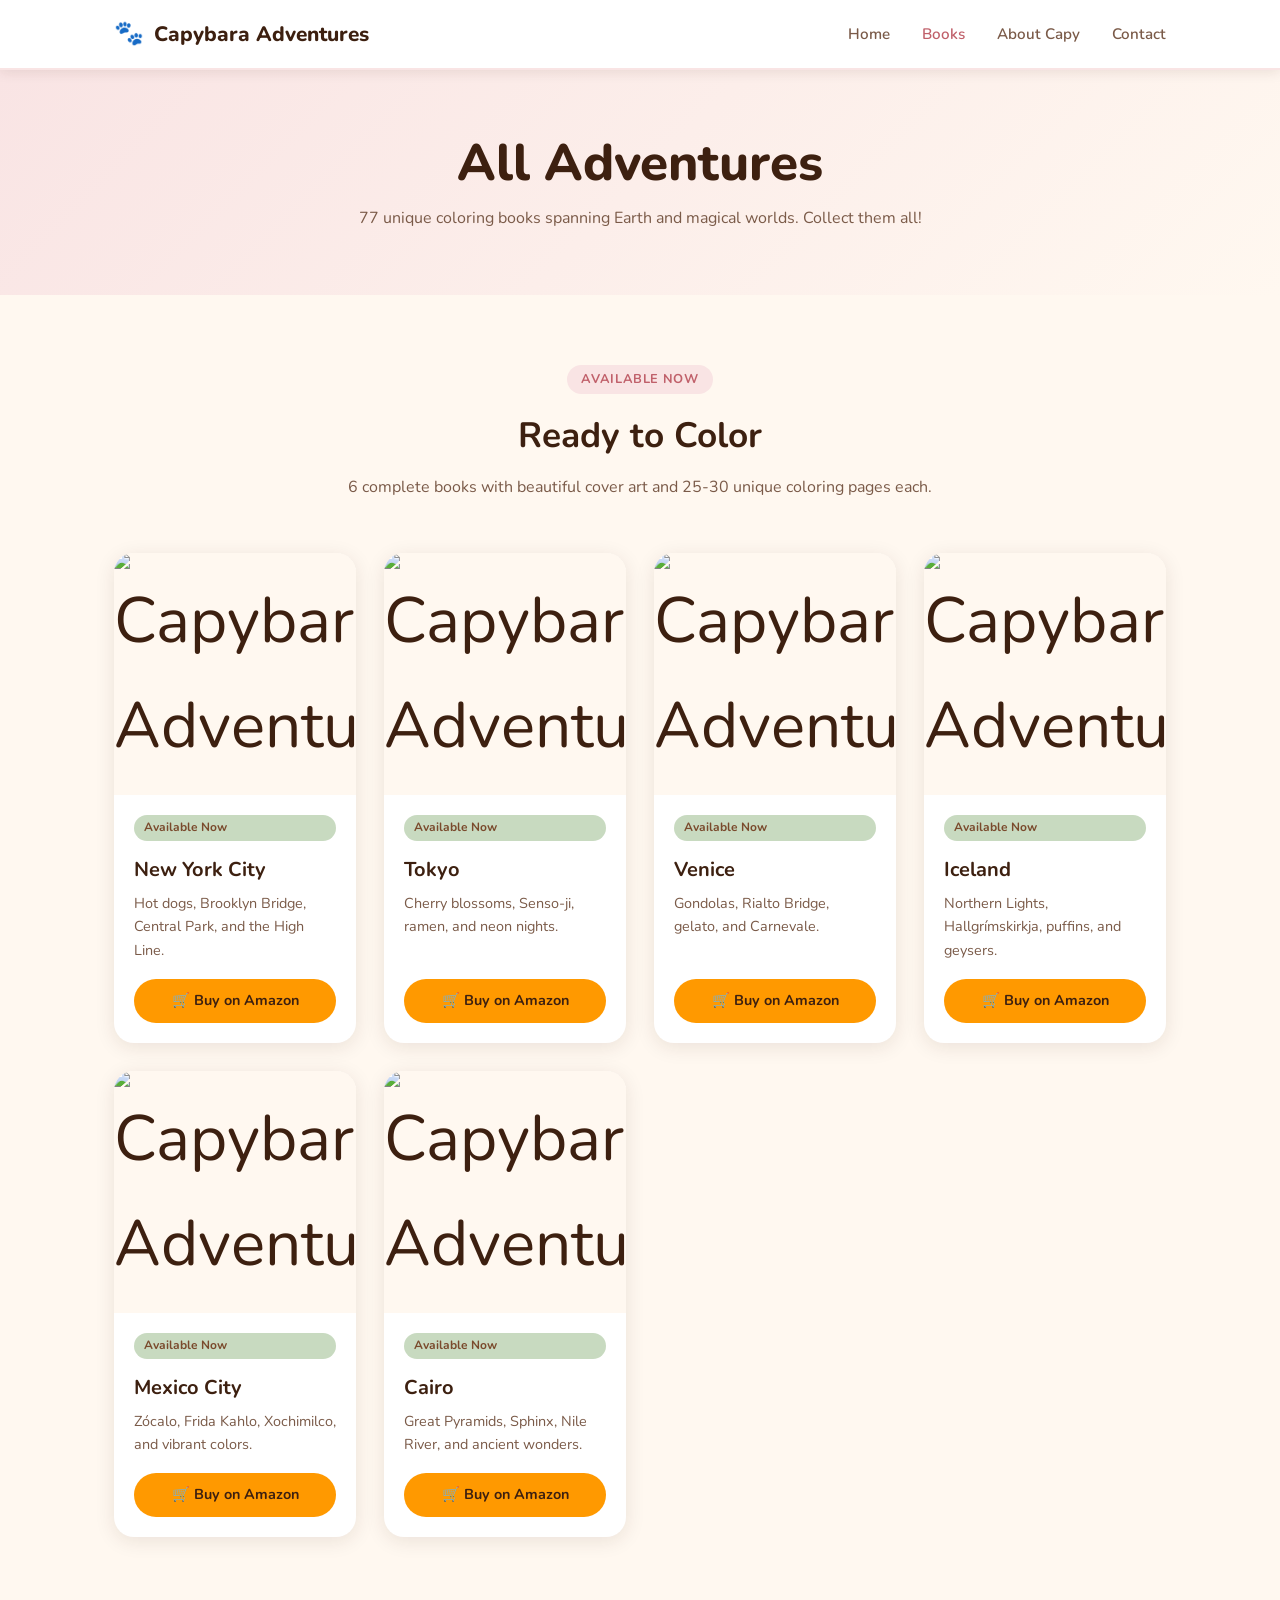
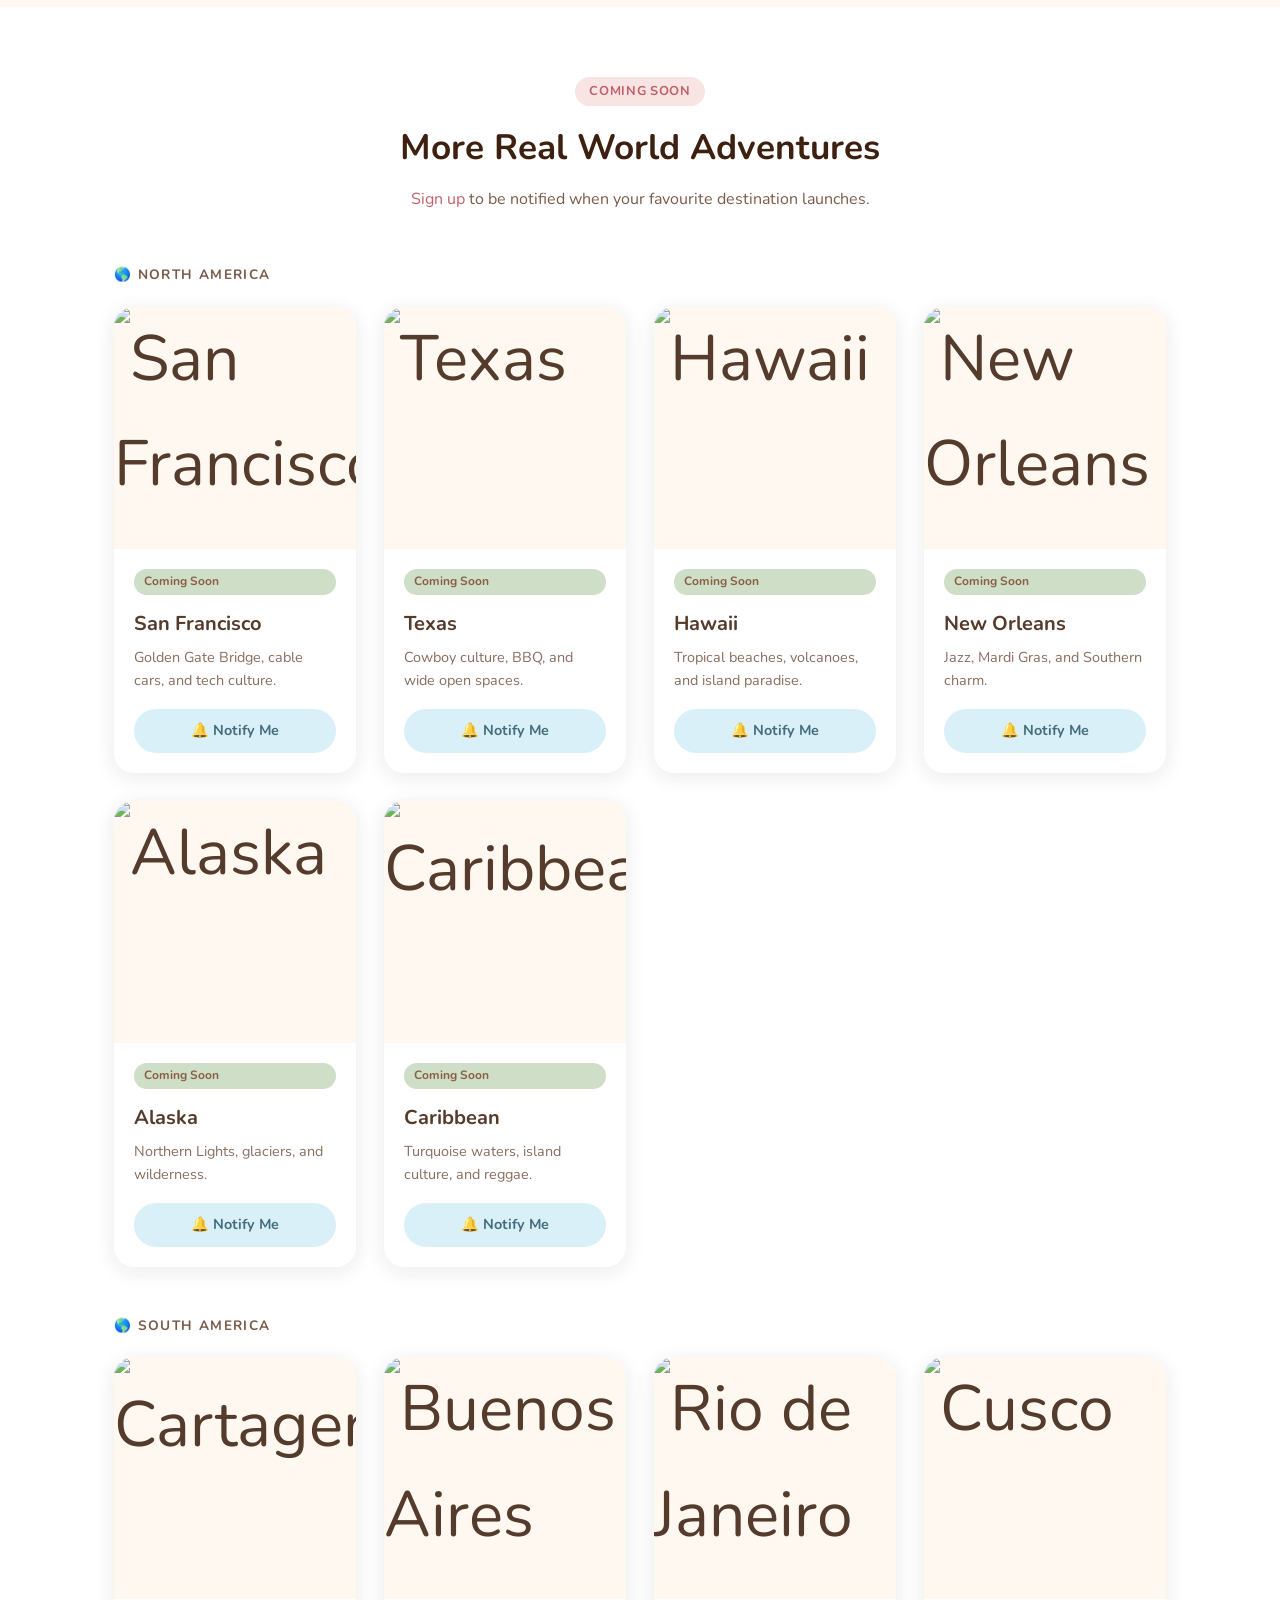
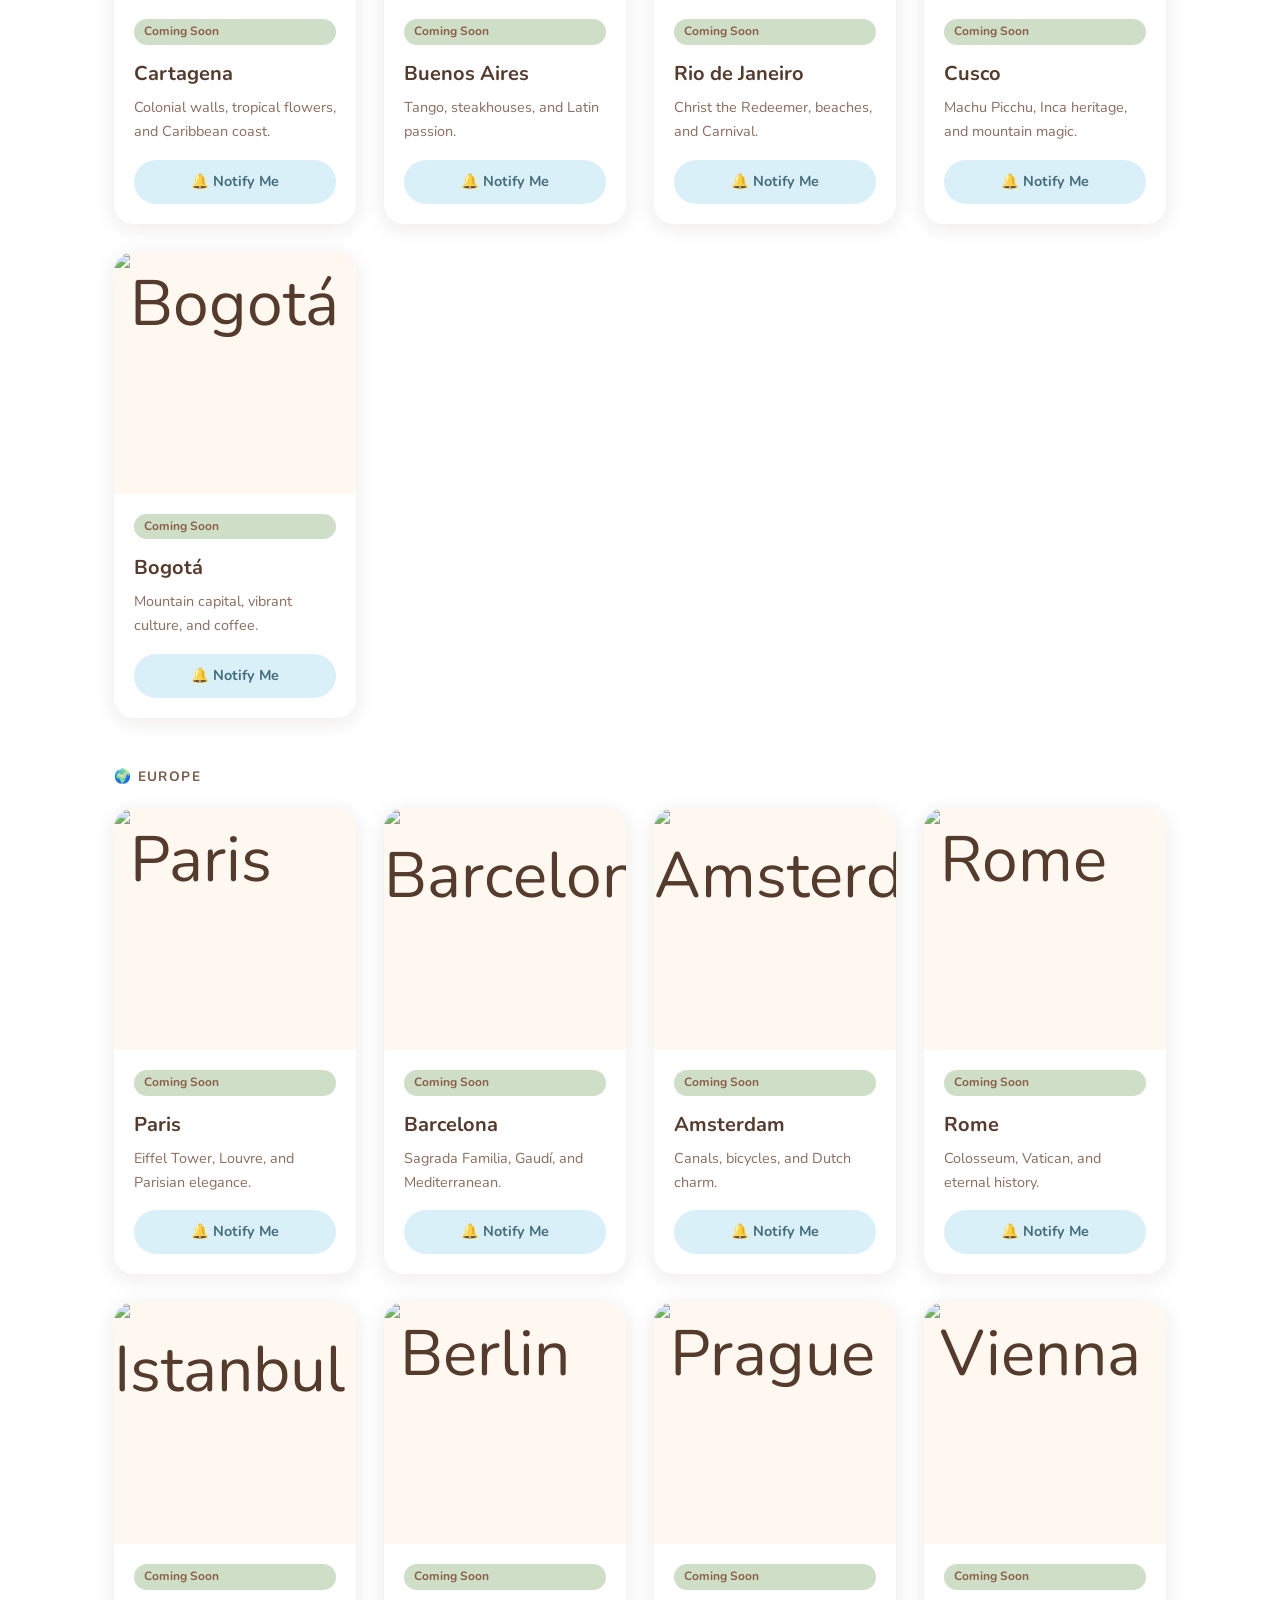
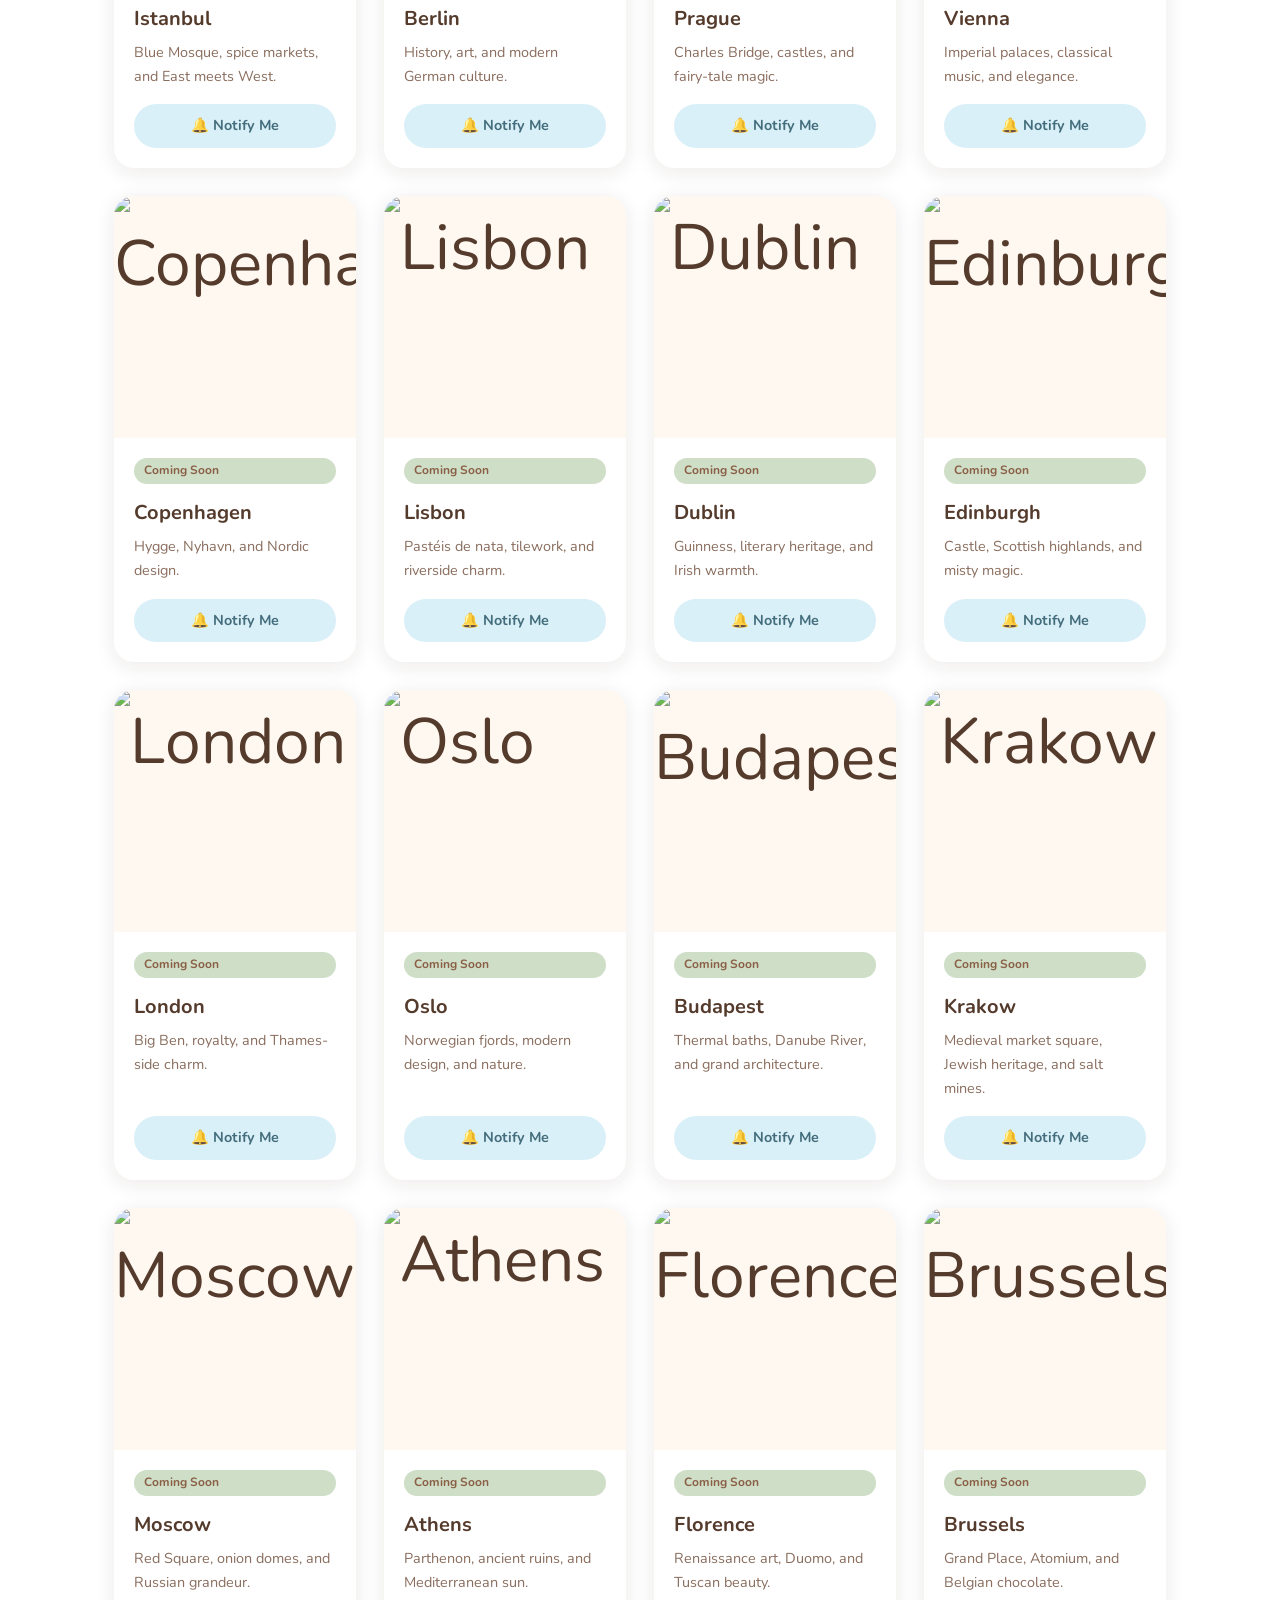
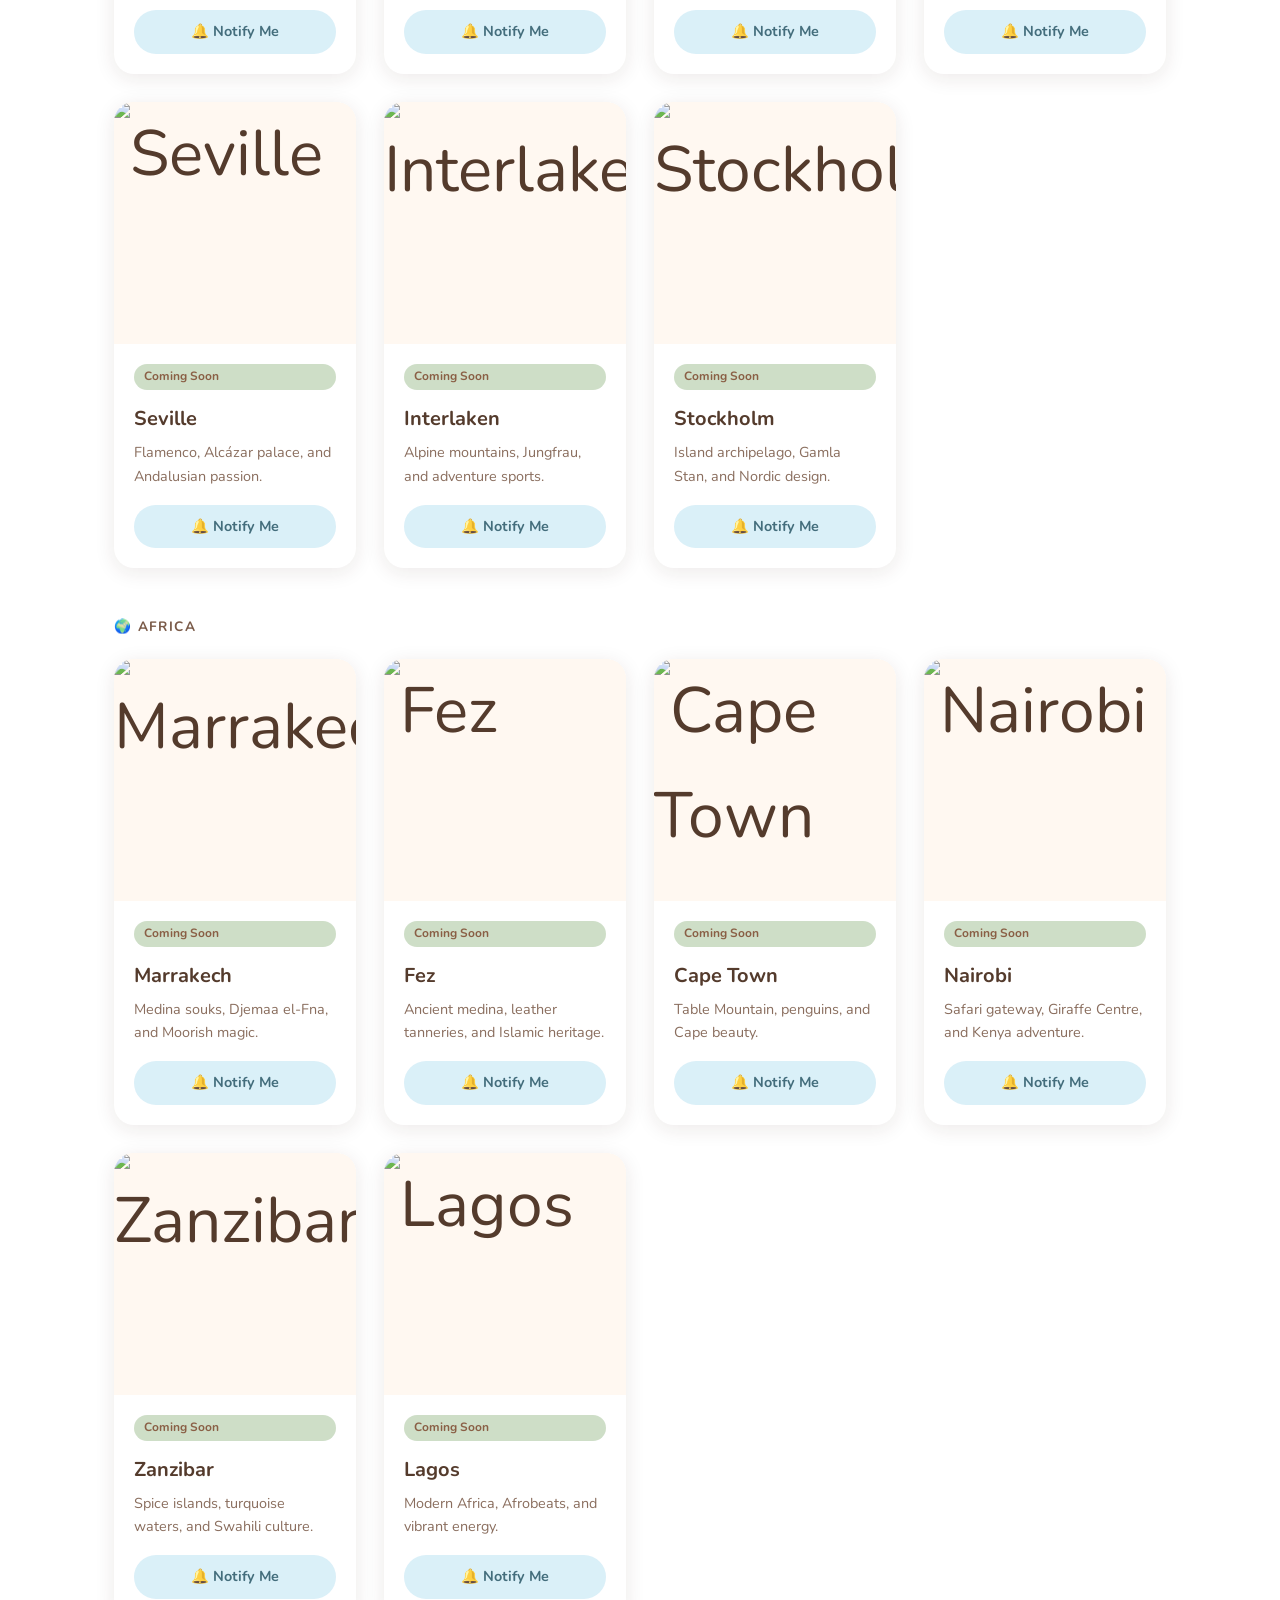
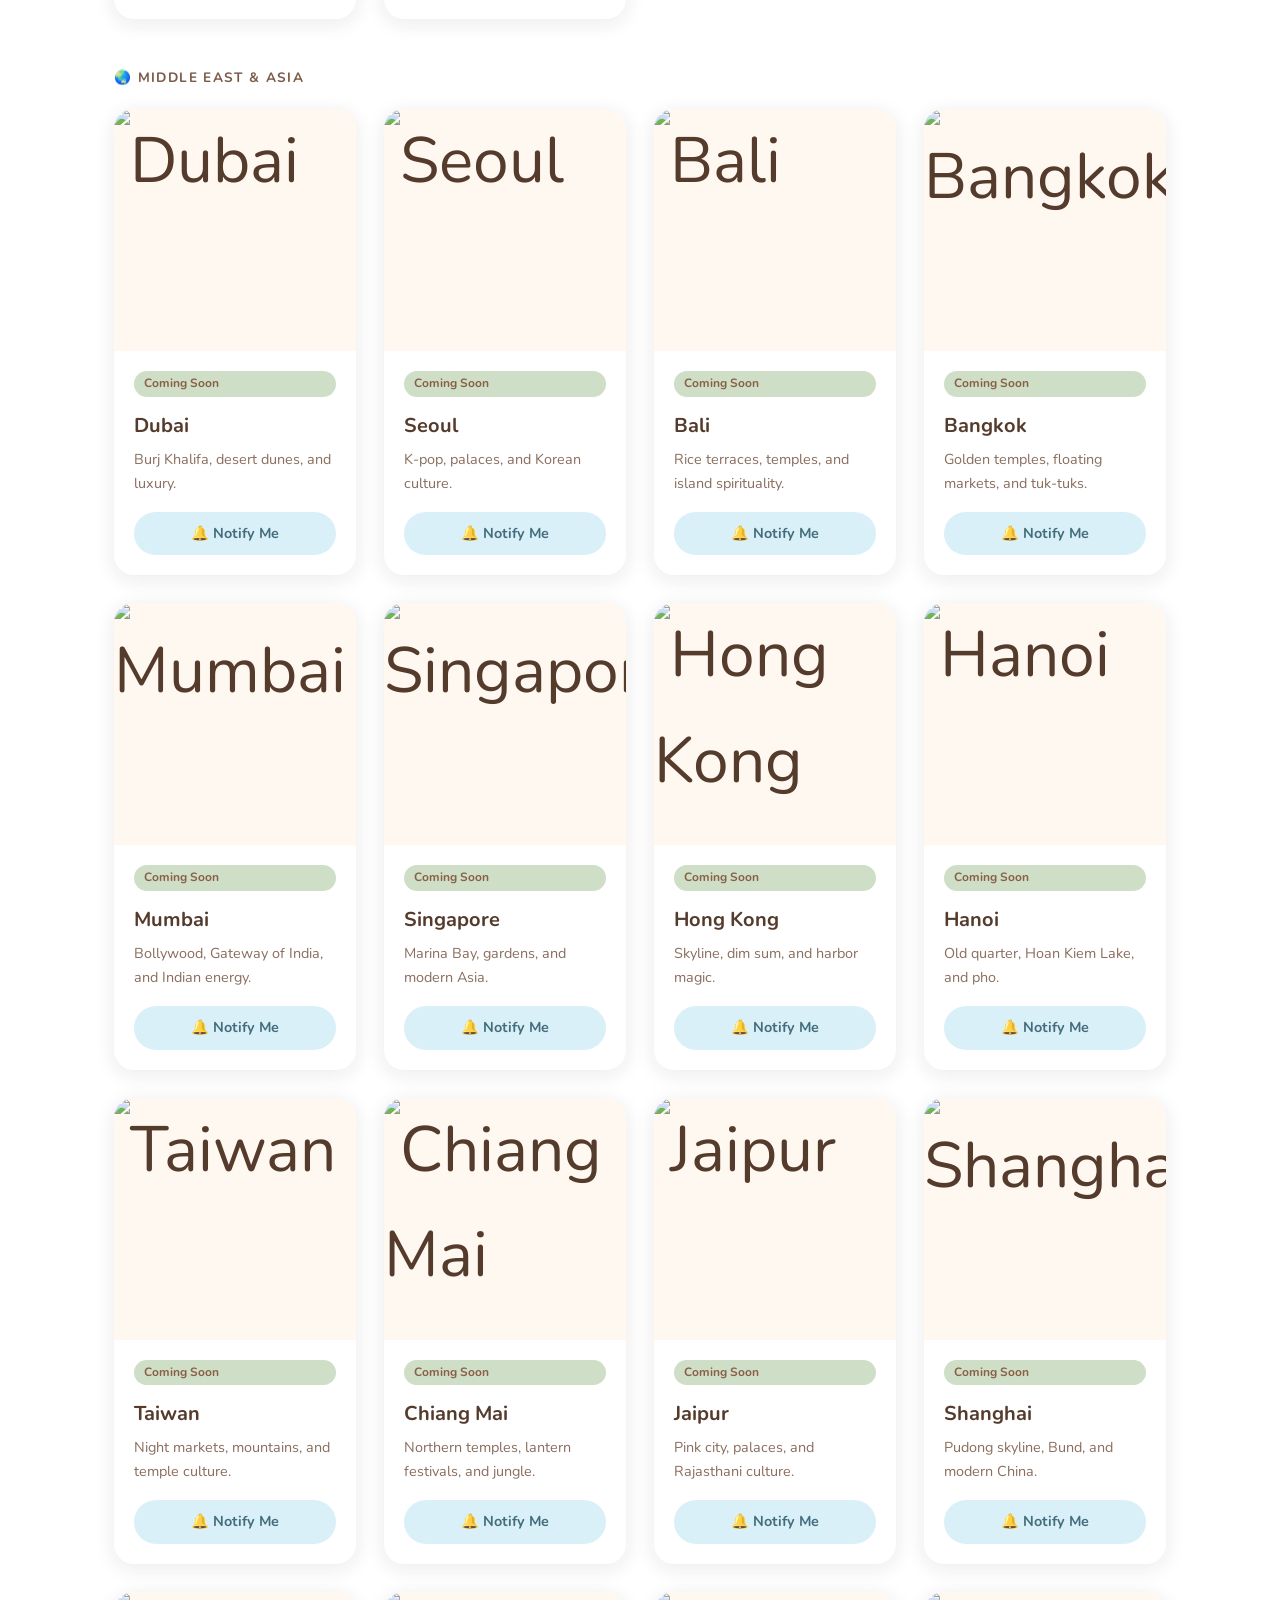
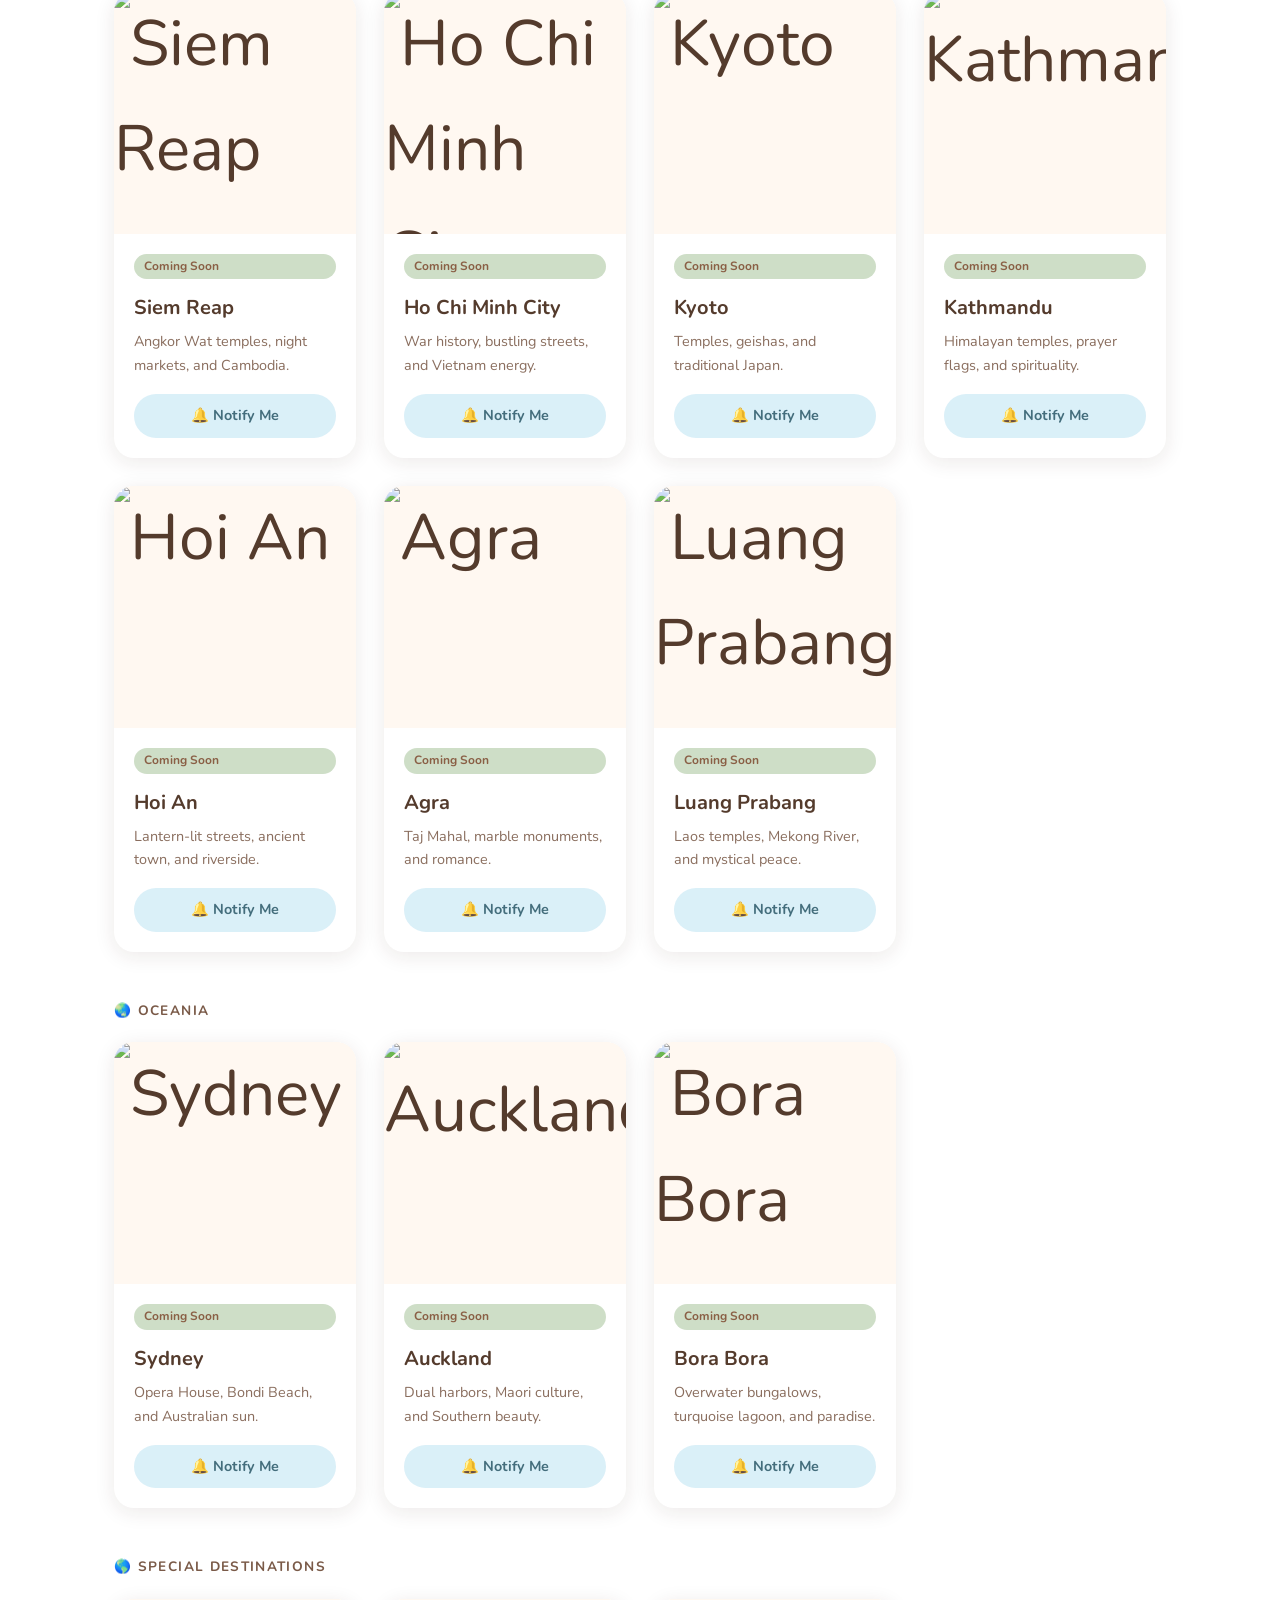
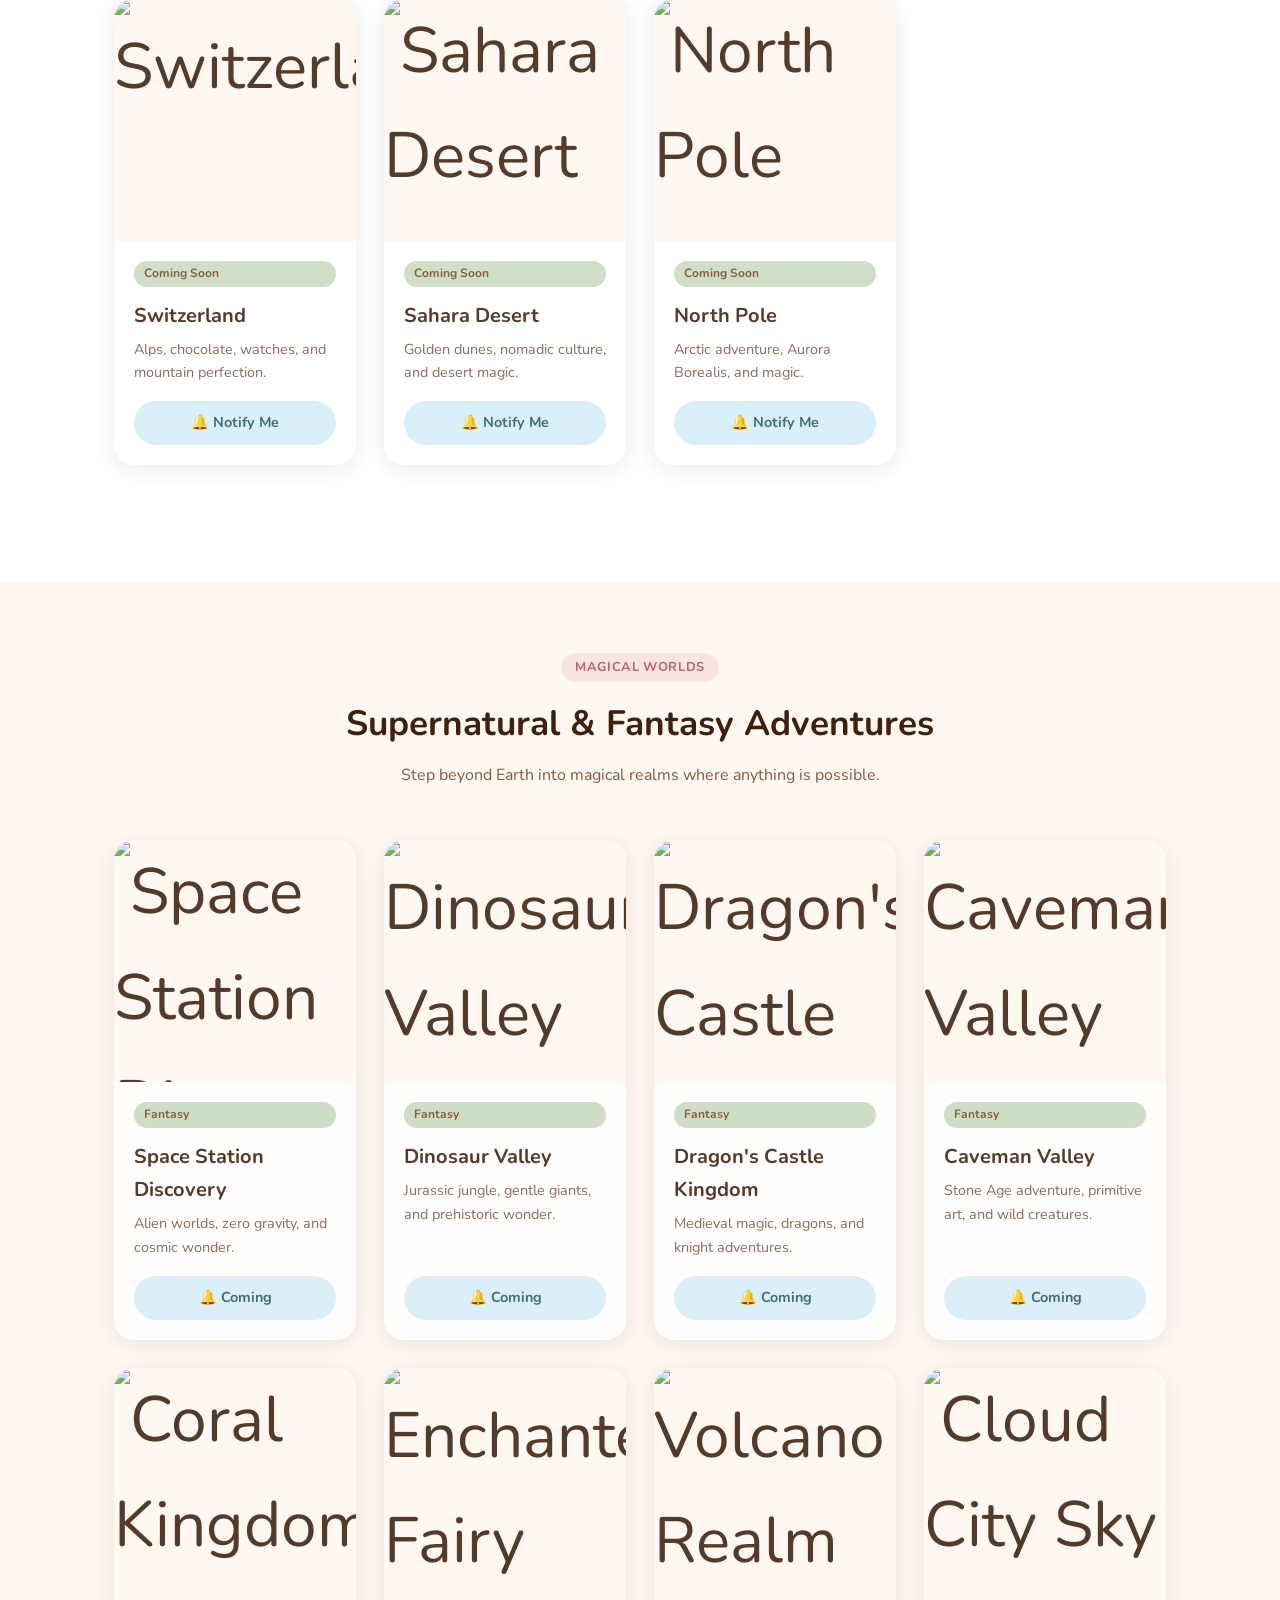
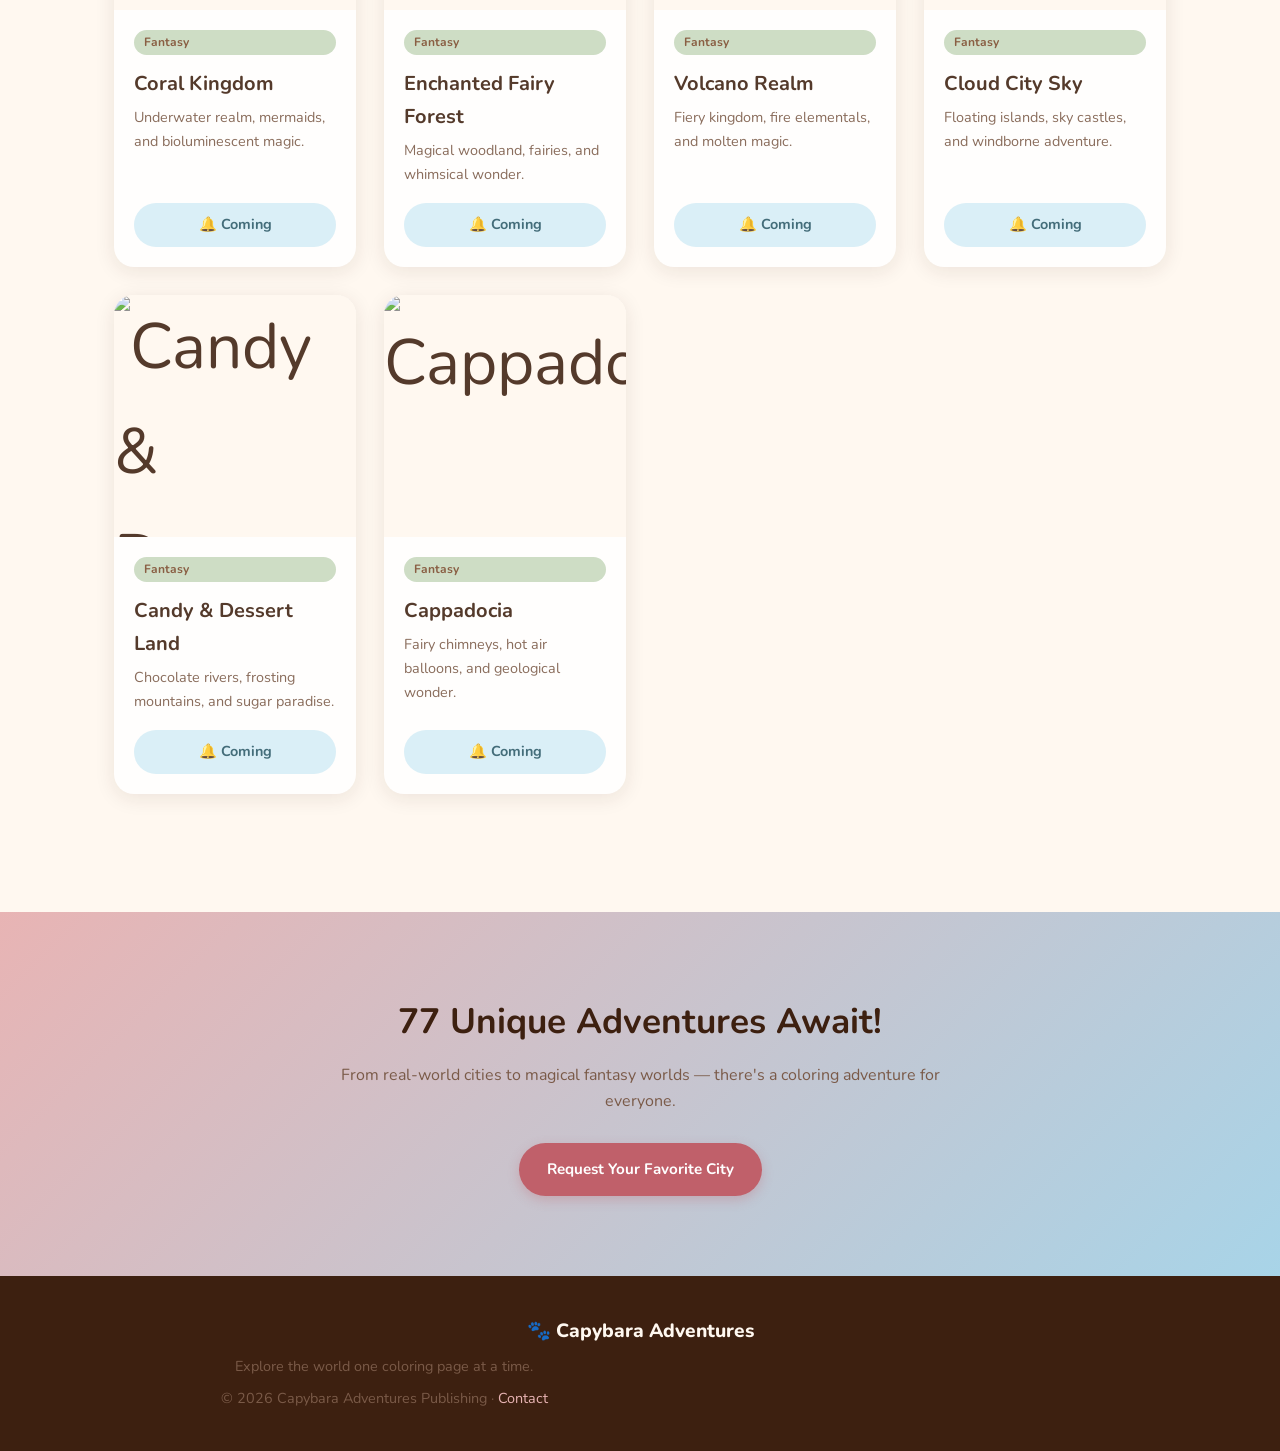
==== books.html @ a0d6f0d2 "Update website with 77 books and all cover images" ====
<!DOCTYPE html>
<html lang="en">
<head>
  <meta charset="UTF-8" />
  <meta name="viewport" content="width=device-width, initial-scale=1.0" />
  <title>All Books — Capybara Adventures Coloring Books</title>
  <meta name="description" content="Browse the full Capybara Adventures coloring book series. Real world destinations and magical fantasy worlds." />
  <link rel="preconnect" href="https://fonts.googleapis.com" />
  <link href="https://fonts.googleapis.com/css2?family=Nunito:wght@400;600;700;800&display=swap" rel="stylesheet" />
  <link rel="stylesheet" href="style.css" />
</head>
<body>

<nav>
  <div class="nav-inner">
    <div class="nav-logo"><span class="paw">🐾</span> Capybara Adventures</div>
    <button class="nav-toggle" onclick="document.querySelector('.nav-links').classList.toggle('open')">☰</button>
    <ul class="nav-links">
      <li><a href="index.html">Home</a></li>
      <li><a href="books.html" class="active">Books</a></li>
      <li><a href="about.html">About Capy</a></li>
      <li><a href="contact.html">Contact</a></li>
    </ul>
  </div>
</nav>

<section class="page-hero">
  <div class="container">
    <h1>All Adventures</h1>
    <p>77 unique coloring books spanning Earth and magical worlds. Collect them all!</p>
  </div>
</section>

<!-- ── AVAILABLE NOW ── -->
<section style="padding:70px 0; background:var(--cream);">
  <div class="container">
    <div class="section-header">
      <span class="pill">Available Now</span>
      <h2>Ready to Color</h2>
      <p>6 complete books with beautiful cover art and 25-30 unique coloring pages each.</p>
    </div>
    <div class="books-grid">
      <div class="book-card">
        <div class="book-cover"><img src="assets/images/nyc-cover.png" alt="Capybara Adventures: New York City" /></div>
        <div class="book-info">
          <span class="book-badge">Available Now</span>
          <h3>New York City</h3>
          <p>Hot dogs, Brooklyn Bridge, Central Park, and the High Line.</p>
          <a href="https://amazon.com" target="_blank" rel="noopener" class="amazon-btn">🛒 Buy on Amazon</a>
        </div>
      </div>
      <div class="book-card">
        <div class="book-cover"><img src="assets/images/tokyo-cover.png" alt="Capybara Adventures: Tokyo" /></div>
        <div class="book-info">
          <span class="book-badge">Available Now</span>
          <h3>Tokyo</h3>
          <p>Cherry blossoms, Senso-ji, ramen, and neon nights.</p>
          <a href="https://amazon.com" target="_blank" rel="noopener" class="amazon-btn">🛒 Buy on Amazon</a>
        </div>
      </div>
      <div class="book-card">
        <div class="book-cover"><img src="assets/images/venice-cover.png" alt="Capybara Adventures: Venice" /></div>
        <div class="book-info">
          <span class="book-badge">Available Now</span>
          <h3>Venice</h3>
          <p>Gondolas, Rialto Bridge, gelato, and Carnevale.</p>
          <a href="https://amazon.com" target="_blank" rel="noopener" class="amazon-btn">🛒 Buy on Amazon</a>
        </div>
      </div>
      <div class="book-card">
        <div class="book-cover"><img src="assets/images/iceland-cover.png" alt="Capybara Adventures: Iceland" /></div>
        <div class="book-info">
          <span class="book-badge">Available Now</span>
          <h3>Iceland</h3>
          <p>Northern Lights, Hallgrímskirkja, puffins, and geysers.</p>
          <a href="https://amazon.com" target="_blank" rel="noopener" class="amazon-btn">🛒 Buy on Amazon</a>
        </div>
      </div>
      <div class="book-card">
        <div class="book-cover"><img src="assets/images/mexico_city_cover.png" alt="Capybara Adventures: Mexico City" /></div>
        <div class="book-info">
          <span class="book-badge">Available Now</span>
          <h3>Mexico City</h3>
          <p>Zócalo, Frida Kahlo, Xochimilco, and vibrant colors.</p>
          <a href="https://amazon.com" target="_blank" rel="noopener" class="amazon-btn">🛒 Buy on Amazon</a>
        </div>
      </div>
      <div class="book-card">
        <div class="book-cover"><img src="assets/images/egypt_cover.png" alt="Capybara Adventures: Cairo" /></div>
        <div class="book-info">
          <span class="book-badge">Available Now</span>
          <h3>Cairo</h3>
          <p>Great Pyramids, Sphinx, Nile River, and ancient wonders.</p>
          <a href="https://amazon.com" target="_blank" rel="noopener" class="amazon-btn">🛒 Buy on Amazon</a>
        </div>
      </div>
    </div>
  </div>
</section>

<!-- ── COMING SOON: REAL WORLD ── -->
<section style="padding:70px 0; background:var(--white);">
  <div class="container">
    <div class="section-header">
      <span class="pill">Coming Soon</span>
      <h2>More Real World Adventures</h2>
      <p><a href="contact.html">Sign up</a> to be notified when your favourite destination launches.</p>
    </div>

    <!-- North America -->
    <h3 style="color:var(--text-mid); font-size:0.85rem; letter-spacing:.1em; text-transform:uppercase; margin-bottom:20px;">🌎 North America</h3>
    <div class="books-grid" style="margin-bottom:48px;">
      <div class="book-card" style="opacity:.88;"><div class="book-cover"><img src="assets/images/SanFrancisco-cover.png" alt="San Francisco" /></div><div class="book-info"><span class="book-badge">Coming Soon</span><h3>San Francisco</h3><p>Golden Gate Bridge, cable cars, and tech culture.</p><a href="contact.html" class="amazon-btn" style="background:var(--sky); color:#2a5a6a;">🔔 Notify Me</a></div></div>
      <div class="book-card" style="opacity:.88;"><div class="book-cover"><img src="assets/images/Texas-cover.png" alt="Texas" /></div><div class="book-info"><span class="book-badge">Coming Soon</span><h3>Texas</h3><p>Cowboy culture, BBQ, and wide open spaces.</p><a href="contact.html" class="amazon-btn" style="background:var(--sky); color:#2a5a6a;">🔔 Notify Me</a></div></div>
      <div class="book-card" style="opacity:.88;"><div class="book-cover"><img src="assets/images/Hawaii-cover.png" alt="Hawaii" /></div><div class="book-info"><span class="book-badge">Coming Soon</span><h3>Hawaii</h3><p>Tropical beaches, volcanoes, and island paradise.</p><a href="contact.html" class="amazon-btn" style="background:var(--sky); color:#2a5a6a;">🔔 Notify Me</a></div></div>
      <div class="book-card" style="opacity:.88;"><div class="book-cover"><img src="assets/images/NewOrleans-cover.png" alt="New Orleans" /></div><div class="book-info"><span class="book-badge">Coming Soon</span><h3>New Orleans</h3><p>Jazz, Mardi Gras, and Southern charm.</p><a href="contact.html" class="amazon-btn" style="background:var(--sky); color:#2a5a6a;">🔔 Notify Me</a></div></div>
      <div class="book-card" style="opacity:.88;"><div class="book-cover"><img src="assets/images/Alaska-cover.png" alt="Alaska" /></div><div class="book-info"><span class="book-badge">Coming Soon</span><h3>Alaska</h3><p>Northern Lights, glaciers, and wilderness.</p><a href="contact.html" class="amazon-btn" style="background:var(--sky); color:#2a5a6a;">🔔 Notify Me</a></div></div>
      <div class="book-card" style="opacity:.88;"><div class="book-cover"><img src="assets/images/Caribbean-cover.png" alt="Caribbean" /></div><div class="book-info"><span class="book-badge">Coming Soon</span><h3>Caribbean</h3><p>Turquoise waters, island culture, and reggae.</p><a href="contact.html" class="amazon-btn" style="background:var(--sky); color:#2a5a6a;">🔔 Notify Me</a></div></div>
    </div>

    <!-- South America -->
    <h3 style="color:var(--text-mid); font-size:0.85rem; letter-spacing:.1em; text-transform:uppercase; margin-bottom:20px;">🌎 South America</h3>
    <div class="books-grid" style="margin-bottom:48px;">
      <div class="book-card" style="opacity:.88;"><div class="book-cover"><img src="assets/images/Cartagena-cover.png" alt="Cartagena" /></div><div class="book-info"><span class="book-badge">Coming Soon</span><h3>Cartagena</h3><p>Colonial walls, tropical flowers, and Caribbean coast.</p><a href="contact.html" class="amazon-btn" style="background:var(--sky); color:#2a5a6a;">🔔 Notify Me</a></div></div>
      <div class="book-card" style="opacity:.88;"><div class="book-cover"><img src="assets/images/BuenosAires-cover.png" alt="Buenos Aires" /></div><div class="book-info"><span class="book-badge">Coming Soon</span><h3>Buenos Aires</h3><p>Tango, steakhouses, and Latin passion.</p><a href="contact.html" class="amazon-btn" style="background:var(--sky); color:#2a5a6a;">🔔 Notify Me</a></div></div>
      <div class="book-card" style="opacity:.88;"><div class="book-cover"><img src="assets/images/RiodeJaneiro-cover.png" alt="Rio de Janeiro" /></div><div class="book-info"><span class="book-badge">Coming Soon</span><h3>Rio de Janeiro</h3><p>Christ the Redeemer, beaches, and Carnival.</p><a href="contact.html" class="amazon-btn" style="background:var(--sky); color:#2a5a6a;">🔔 Notify Me</a></div></div>
      <div class="book-card" style="opacity:.88;"><div class="book-cover"><img src="assets/images/Cusco-cover.png" alt="Cusco" /></div><div class="book-info"><span class="book-badge">Coming Soon</span><h3>Cusco</h3><p>Machu Picchu, Inca heritage, and mountain magic.</p><a href="contact.html" class="amazon-btn" style="background:var(--sky); color:#2a5a6a;">🔔 Notify Me</a></div></div>
      <div class="book-card" style="opacity:.88;"><div class="book-cover"><img src="assets/images/Bogota-cover.png" alt="Bogotá" /></div><div class="book-info"><span class="book-badge">Coming Soon</span><h3>Bogotá</h3><p>Mountain capital, vibrant culture, and coffee.</p><a href="contact.html" class="amazon-btn" style="background:var(--sky); color:#2a5a6a;">🔔 Notify Me</a></div></div>
    </div>

    <!-- Europe -->
    <h3 style="color:var(--text-mid); font-size:0.85rem; letter-spacing:.1em; text-transform:uppercase; margin-bottom:20px;">🌍 Europe</h3>
    <div class="books-grid" style="margin-bottom:48px;">
      <div class="book-card" style="opacity:.88;"><div class="book-cover"><img src="assets/images/Paris-cover.png" alt="Paris" /></div><div class="book-info"><span class="book-badge">Coming Soon</span><h3>Paris</h3><p>Eiffel Tower, Louvre, and Parisian elegance.</p><a href="contact.html" class="amazon-btn" style="background:var(--sky); color:#2a5a6a;">🔔 Notify Me</a></div></div>
      <div class="book-card" style="opacity:.88;"><div class="book-cover"><img src="assets/images/Barcelona-cover.png" alt="Barcelona" /></div><div class="book-info"><span class="book-badge">Coming Soon</span><h3>Barcelona</h3><p>Sagrada Familia, Gaudí, and Mediterranean.</p><a href="contact.html" class="amazon-btn" style="background:var(--sky); color:#2a5a6a;">🔔 Notify Me</a></div></div>
      <div class="book-card" style="opacity:.88;"><div class="book-cover"><img src="assets/images/Amsterdam-cover.png" alt="Amsterdam" /></div><div class="book-info"><span class="book-badge">Coming Soon</span><h3>Amsterdam</h3><p>Canals, bicycles, and Dutch charm.</p><a href="contact.html" class="amazon-btn" style="background:var(--sky); color:#2a5a6a;">🔔 Notify Me</a></div></div>
      <div class="book-card" style="opacity:.88;"><div class="book-cover"><img src="assets/images/Rome-cover.png" alt="Rome" /></div><div class="book-info"><span class="book-badge">Coming Soon</span><h3>Rome</h3><p>Colosseum, Vatican, and eternal history.</p><a href="contact.html" class="amazon-btn" style="background:var(--sky); color:#2a5a6a;">🔔 Notify Me</a></div></div>
      <div class="book-card" style="opacity:.88;"><div class="book-cover"><img src="assets/images/Instanbul-cover.png" alt="Istanbul" /></div><div class="book-info"><span class="book-badge">Coming Soon</span><h3>Istanbul</h3><p>Blue Mosque, spice markets, and East meets West.</p><a href="contact.html" class="amazon-btn" style="background:var(--sky); color:#2a5a6a;">🔔 Notify Me</a></div></div>
      <div class="book-card" style="opacity:.88;"><div class="book-cover"><img src="assets/images/Berlin-cover.png" alt="Berlin" /></div><div class="book-info"><span class="book-badge">Coming Soon</span><h3>Berlin</h3><p>History, art, and modern German culture.</p><a href="contact.html" class="amazon-btn" style="background:var(--sky); color:#2a5a6a;">🔔 Notify Me</a></div></div>
      <div class="book-card" style="opacity:.88;"><div class="book-cover"><img src="assets/images/Prague-cover.png" alt="Prague" /></div><div class="book-info"><span class="book-badge">Coming Soon</span><h3>Prague</h3><p>Charles Bridge, castles, and fairy-tale magic.</p><a href="contact.html" class="amazon-btn" style="background:var(--sky); color:#2a5a6a;">🔔 Notify Me</a></div></div>
      <div class="book-card" style="opacity:.88;"><div class="book-cover"><img src="assets/images/Vienna-cover.png" alt="Vienna" /></div><div class="book-info"><span class="book-badge">Coming Soon</span><h3>Vienna</h3><p>Imperial palaces, classical music, and elegance.</p><a href="contact.html" class="amazon-btn" style="background:var(--sky); color:#2a5a6a;">🔔 Notify Me</a></div></div>
      <div class="book-card" style="opacity:.88;"><div class="book-cover"><img src="assets/images/Copenhagen-cover.png" alt="Copenhagen" /></div><div class="book-info"><span class="book-badge">Coming Soon</span><h3>Copenhagen</h3><p>Hygge, Nyhavn, and Nordic design.</p><a href="contact.html" class="amazon-btn" style="background:var(--sky); color:#2a5a6a;">🔔 Notify Me</a></div></div>
      <div class="book-card" style="opacity:.88;"><div class="book-cover"><img src="assets/images/Lisbon-cover.png" alt="Lisbon" /></div><div class="book-info"><span class="book-badge">Coming Soon</span><h3>Lisbon</h3><p>Pastéis de nata, tilework, and riverside charm.</p><a href="contact.html" class="amazon-btn" style="background:var(--sky); color:#2a5a6a;">🔔 Notify Me</a></div></div>
      <div class="book-card" style="opacity:.88;"><div class="book-cover"><img src="assets/images/Dublin-cover.png" alt="Dublin" /></div><div class="book-info"><span class="book-badge">Coming Soon</span><h3>Dublin</h3><p>Guinness, literary heritage, and Irish warmth.</p><a href="contact.html" class="amazon-btn" style="background:var(--sky); color:#2a5a6a;">🔔 Notify Me</a></div></div>
      <div class="book-card" style="opacity:.88;"><div class="book-cover"><img src="assets/images/Edinburgh-cover.png" alt="Edinburgh" /></div><div class="book-info"><span class="book-badge">Coming Soon</span><h3>Edinburgh</h3><p>Castle, Scottish highlands, and misty magic.</p><a href="contact.html" class="amazon-btn" style="background:var(--sky); color:#2a5a6a;">🔔 Notify Me</a></div></div>
      <div class="book-card" style="opacity:.88;"><div class="book-cover"><img src="assets/images/London-cover.png" alt="London" /></div><div class="book-info"><span class="book-badge">Coming Soon</span><h3>London</h3><p>Big Ben, royalty, and Thames-side charm.</p><a href="contact.html" class="amazon-btn" style="background:var(--sky); color:#2a5a6a;">🔔 Notify Me</a></div></div>
      <div class="book-card" style="opacity:.88;"><div class="book-cover"><img src="assets/images/Oslo-cover.png" alt="Oslo" /></div><div class="book-info"><span class="book-badge">Coming Soon</span><h3>Oslo</h3><p>Norwegian fjords, modern design, and nature.</p><a href="contact.html" class="amazon-btn" style="background:var(--sky); color:#2a5a6a;">🔔 Notify Me</a></div></div>
      <div class="book-card" style="opacity:.88;"><div class="book-cover"><img src="assets/images/Budapest-cover.png" alt="Budapest" /></div><div class="book-info"><span class="book-badge">Coming Soon</span><h3>Budapest</h3><p>Thermal baths, Danube River, and grand architecture.</p><a href="contact.html" class="amazon-btn" style="background:var(--sky); color:#2a5a6a;">🔔 Notify Me</a></div></div>
      <div class="book-card" style="opacity:.88;"><div class="book-cover"><img src="assets/images/Krakow-cover.png" alt="Krakow" /></div><div class="book-info"><span class="book-badge">Coming Soon</span><h3>Krakow</h3><p>Medieval market square, Jewish heritage, and salt mines.</p><a href="contact.html" class="amazon-btn" style="background:var(--sky); color:#2a5a6a;">🔔 Notify Me</a></div></div>
      <div class="book-card" style="opacity:.88;"><div class="book-cover"><img src="assets/images/Moscow-cover.png" alt="Moscow" /></div><div class="book-info"><span class="book-badge">Coming Soon</span><h3>Moscow</h3><p>Red Square, onion domes, and Russian grandeur.</p><a href="contact.html" class="amazon-btn" style="background:var(--sky); color:#2a5a6a;">🔔 Notify Me</a></div></div>
      <div class="book-card" style="opacity:.88;"><div class="book-cover"><img src="assets/images/Athens-cover.png" alt="Athens" /></div><div class="book-info"><span class="book-badge">Coming Soon</span><h3>Athens</h3><p>Parthenon, ancient ruins, and Mediterranean sun.</p><a href="contact.html" class="amazon-btn" style="background:var(--sky); color:#2a5a6a;">🔔 Notify Me</a></div></div>
      <div class="book-card" style="opacity:.88;"><div class="book-cover"><img src="assets/images/Florence-cover.png" alt="Florence" /></div><div class="book-info"><span class="book-badge">Coming Soon</span><h3>Florence</h3><p>Renaissance art, Duomo, and Tuscan beauty.</p><a href="contact.html" class="amazon-btn" style="background:var(--sky); color:#2a5a6a;">🔔 Notify Me</a></div></div>
      <div class="book-card" style="opacity:.88;"><div class="book-cover"><img src="assets/images/Brussels-cover.png" alt="Brussels" /></div><div class="book-info"><span class="book-badge">Coming Soon</span><h3>Brussels</h3><p>Grand Place, Atomium, and Belgian chocolate.</p><a href="contact.html" class="amazon-btn" style="background:var(--sky); color:#2a5a6a;">🔔 Notify Me</a></div></div>
      <div class="book-card" style="opacity:.88;"><div class="book-cover"><img src="assets/images/Seville-cover.png" alt="Seville" /></div><div class="book-info"><span class="book-badge">Coming Soon</span><h3>Seville</h3><p>Flamenco, Alcázar palace, and Andalusian passion.</p><a href="contact.html" class="amazon-btn" style="background:var(--sky); color:#2a5a6a;">🔔 Notify Me</a></div></div>
      <div class="book-card" style="opacity:.88;"><div class="book-cover"><img src="assets/images/Interlaken-cover.png" alt="Interlaken" /></div><div class="book-info"><span class="book-badge">Coming Soon</span><h3>Interlaken</h3><p>Alpine mountains, Jungfrau, and adventure sports.</p><a href="contact.html" class="amazon-btn" style="background:var(--sky); color:#2a5a6a;">🔔 Notify Me</a></div></div>
      <div class="book-card" style="opacity:.88;"><div class="book-cover"><img src="assets/images/Stockholm-cover.png" alt="Stockholm" /></div><div class="book-info"><span class="book-badge">Coming Soon</span><h3>Stockholm</h3><p>Island archipelago, Gamla Stan, and Nordic design.</p><a href="contact.html" class="amazon-btn" style="background:var(--sky); color:#2a5a6a;">🔔 Notify Me</a></div></div>
    </div>

    <!-- Africa -->
    <h3 style="color:var(--text-mid); font-size:0.85rem; letter-spacing:.1em; text-transform:uppercase; margin-bottom:20px;">🌍 Africa</h3>
    <div class="books-grid" style="margin-bottom:48px;">
      <div class="book-card" style="opacity:.88;"><div class="book-cover"><img src="assets/images/Marrakech-cover.png" alt="Marrakech" /></div><div class="book-info"><span class="book-badge">Coming Soon</span><h3>Marrakech</h3><p>Medina souks, Djemaa el-Fna, and Moorish magic.</p><a href="contact.html" class="amazon-btn" style="background:var(--sky); color:#2a5a6a;">🔔 Notify Me</a></div></div>
      <div class="book-card" style="opacity:.88;"><div class="book-cover"><img src="assets/images/Fez-cover.png" alt="Fez" /></div><div class="book-info"><span class="book-badge">Coming Soon</span><h3>Fez</h3><p>Ancient medina, leather tanneries, and Islamic heritage.</p><a href="contact.html" class="amazon-btn" style="background:var(--sky); color:#2a5a6a;">🔔 Notify Me</a></div></div>
      <div class="book-card" style="opacity:.88;"><div class="book-cover"><img src="assets/images/Capetown-cover.png" alt="Cape Town" /></div><div class="book-info"><span class="book-badge">Coming Soon</span><h3>Cape Town</h3><p>Table Mountain, penguins, and Cape beauty.</p><a href="contact.html" class="amazon-btn" style="background:var(--sky); color:#2a5a6a;">🔔 Notify Me</a></div></div>
      <div class="book-card" style="opacity:.88;"><div class="book-cover"><img src="assets/images/Nairobi-cover.png" alt="Nairobi" /></div><div class="book-info"><span class="book-badge">Coming Soon</span><h3>Nairobi</h3><p>Safari gateway, Giraffe Centre, and Kenya adventure.</p><a href="contact.html" class="amazon-btn" style="background:var(--sky); color:#2a5a6a;">🔔 Notify Me</a></div></div>
      <div class="book-card" style="opacity:.88;"><div class="book-cover"><img src="assets/images/Zanzibar-cover.png" alt="Zanzibar" /></div><div class="book-info"><span class="book-badge">Coming Soon</span><h3>Zanzibar</h3><p>Spice islands, turquoise waters, and Swahili culture.</p><a href="contact.html" class="amazon-btn" style="background:var(--sky); color:#2a5a6a;">🔔 Notify Me</a></div></div>
      <div class="book-card" style="opacity:.88;"><div class="book-cover"><img src="assets/images/Lagos-cover.png" alt="Lagos" /></div><div class="book-info"><span class="book-badge">Coming Soon</span><h3>Lagos</h3><p>Modern Africa, Afrobeats, and vibrant energy.</p><a href="contact.html" class="amazon-btn" style="background:var(--sky); color:#2a5a6a;">🔔 Notify Me</a></div></div>
    </div>

    <!-- Middle East & Asia -->
    <h3 style="color:var(--text-mid); font-size:0.85rem; letter-spacing:.1em; text-transform:uppercase; margin-bottom:20px;">🌏 Middle East & Asia</h3>
    <div class="books-grid" style="margin-bottom:48px;">
      <div class="book-card" style="opacity:.88;"><div class="book-cover"><img src="assets/images/Dubai-cover.png" alt="Dubai" /></div><div class="book-info"><span class="book-badge">Coming Soon</span><h3>Dubai</h3><p>Burj Khalifa, desert dunes, and luxury.</p><a href="contact.html" class="amazon-btn" style="background:var(--sky); color:#2a5a6a;">🔔 Notify Me</a></div></div>
      <div class="book-card" style="opacity:.88;"><div class="book-cover"><img src="assets/images/Seoul-cover.png" alt="Seoul" /></div><div class="book-info"><span class="book-badge">Coming Soon</span><h3>Seoul</h3><p>K-pop, palaces, and Korean culture.</p><a href="contact.html" class="amazon-btn" style="background:var(--sky); color:#2a5a6a;">🔔 Notify Me</a></div></div>
      <div class="book-card" style="opacity:.88;"><div class="book-cover"><img src="assets/images/Bali-cover.png" alt="Bali" /></div><div class="book-info"><span class="book-badge">Coming Soon</span><h3>Bali</h3><p>Rice terraces, temples, and island spirituality.</p><a href="contact.html" class="amazon-btn" style="background:var(--sky); color:#2a5a6a;">🔔 Notify Me</a></div></div>
      <div class="book-card" style="opacity:.88;"><div class="book-cover"><img src="assets/images/Bangkok-cover.png" alt="Bangkok" /></div><div class="book-info"><span class="book-badge">Coming Soon</span><h3>Bangkok</h3><p>Golden temples, floating markets, and tuk-tuks.</p><a href="contact.html" class="amazon-btn" style="background:var(--sky); color:#2a5a6a;">🔔 Notify Me</a></div></div>
      <div class="book-card" style="opacity:.88;"><div class="book-cover"><img src="assets/images/Mumbai-cover.png" alt="Mumbai" /></div><div class="book-info"><span class="book-badge">Coming Soon</span><h3>Mumbai</h3><p>Bollywood, Gateway of India, and Indian energy.</p><a href="contact.html" class="amazon-btn" style="background:var(--sky); color:#2a5a6a;">🔔 Notify Me</a></div></div>
      <div class="book-card" style="opacity:.88;"><div class="book-cover"><img src="assets/images/Singapore-cover.png" alt="Singapore" /></div><div class="book-info"><span class="book-badge">Coming Soon</span><h3>Singapore</h3><p>Marina Bay, gardens, and modern Asia.</p><a href="contact.html" class="amazon-btn" style="background:var(--sky); color:#2a5a6a;">🔔 Notify Me</a></div></div>
      <div class="book-card" style="opacity:.88;"><div class="book-cover"><img src="assets/images/HongKong-cover.png" alt="Hong Kong" /></div><div class="book-info"><span class="book-badge">Coming Soon</span><h3>Hong Kong</h3><p>Skyline, dim sum, and harbor magic.</p><a href="contact.html" class="amazon-btn" style="background:var(--sky); color:#2a5a6a;">🔔 Notify Me</a></div></div>
      <div class="book-card" style="opacity:.88;"><div class="book-cover"><img src="assets/images/Hanoi-cover.png" alt="Hanoi" /></div><div class="book-info"><span class="book-badge">Coming Soon</span><h3>Hanoi</h3><p>Old quarter, Hoan Kiem Lake, and pho.</p><a href="contact.html" class="amazon-btn" style="background:var(--sky); color:#2a5a6a;">🔔 Notify Me</a></div></div>
      <div class="book-card" style="opacity:.88;"><div class="book-cover"><img src="assets/images/Taiwan-cover.png" alt="Taiwan" /></div><div class="book-info"><span class="book-badge">Coming Soon</span><h3>Taiwan</h3><p>Night markets, mountains, and temple culture.</p><a href="contact.html" class="amazon-btn" style="background:var(--sky); color:#2a5a6a;">🔔 Notify Me</a></div></div>
      <div class="book-card" style="opacity:.88;"><div class="book-cover"><img src="assets/images/ChiangMai-cover.png" alt="Chiang Mai" /></div><div class="book-info"><span class="book-badge">Coming Soon</span><h3>Chiang Mai</h3><p>Northern temples, lantern festivals, and jungle.</p><a href="contact.html" class="amazon-btn" style="background:var(--sky); color:#2a5a6a;">🔔 Notify Me</a></div></div>
      <div class="book-card" style="opacity:.88;"><div class="book-cover"><img src="assets/images/Jaipur-cover.png" alt="Jaipur" /></div><div class="book-info"><span class="book-badge">Coming Soon</span><h3>Jaipur</h3><p>Pink city, palaces, and Rajasthani culture.</p><a href="contact.html" class="amazon-btn" style="background:var(--sky); color:#2a5a6a;">🔔 Notify Me</a></div></div>
      <div class="book-card" style="opacity:.88;"><div class="book-cover"><img src="assets/images/Shanghai-cover.png" alt="Shanghai" /></div><div class="book-info"><span class="book-badge">Coming Soon</span><h3>Shanghai</h3><p>Pudong skyline, Bund, and modern China.</p><a href="contact.html" class="amazon-btn" style="background:var(--sky); color:#2a5a6a;">🔔 Notify Me</a></div></div>
      <div class="book-card" style="opacity:.88;"><div class="book-cover"><img src="assets/images/SiemReap-cover.png" alt="Siem Reap" /></div><div class="book-info"><span class="book-badge">Coming Soon</span><h3>Siem Reap</h3><p>Angkor Wat temples, night markets, and Cambodia.</p><a href="contact.html" class="amazon-btn" style="background:var(--sky); color:#2a5a6a;">🔔 Notify Me</a></div></div>
      <div class="book-card" style="opacity:.88;"><div class="book-cover"><img src="assets/images/HoChiMinhCity-cover.png" alt="Ho Chi Minh City" /></div><div class="book-info"><span class="book-badge">Coming Soon</span><h3>Ho Chi Minh City</h3><p>War history, bustling streets, and Vietnam energy.</p><a href="contact.html" class="amazon-btn" style="background:var(--sky); color:#2a5a6a;">🔔 Notify Me</a></div></div>
      <div class="book-card" style="opacity:.88;"><div class="book-cover"><img src="assets/images/Kyoto-cover.png" alt="Kyoto" /></div><div class="book-info"><span class="book-badge">Coming Soon</span><h3>Kyoto</h3><p>Temples, geishas, and traditional Japan.</p><a href="contact.html" class="amazon-btn" style="background:var(--sky); color:#2a5a6a;">🔔 Notify Me</a></div></div>
      <div class="book-card" style="opacity:.88;"><div class="book-cover"><img src="assets/images/Kathmandu-cover.png" alt="Kathmandu" /></div><div class="book-info"><span class="book-badge">Coming Soon</span><h3>Kathmandu</h3><p>Himalayan temples, prayer flags, and spirituality.</p><a href="contact.html" class="amazon-btn" style="background:var(--sky); color:#2a5a6a;">🔔 Notify Me</a></div></div>
      <div class="book-card" style="opacity:.88;"><div class="book-cover"><img src="assets/images/HoiAn-cover.png" alt="Hoi An" /></div><div class="book-info"><span class="book-badge">Coming Soon</span><h3>Hoi An</h3><p>Lantern-lit streets, ancient town, and riverside.</p><a href="contact.html" class="amazon-btn" style="background:var(--sky); color:#2a5a6a;">🔔 Notify Me</a></div></div>
      <div class="book-card" style="opacity:.88;"><div class="book-cover"><img src="assets/images/Agra-cover.png" alt="Agra" /></div><div class="book-info"><span class="book-badge">Coming Soon</span><h3>Agra</h3><p>Taj Mahal, marble monuments, and romance.</p><a href="contact.html" class="amazon-btn" style="background:var(--sky); color:#2a5a6a;">🔔 Notify Me</a></div></div>
      <div class="book-card" style="opacity:.88;"><div class="book-cover"><img src="assets/images/LuangPrabang-cover.png" alt="Luang Prabang" /></div><div class="book-info"><span class="book-badge">Coming Soon</span><h3>Luang Prabang</h3><p>Laos temples, Mekong River, and mystical peace.</p><a href="contact.html" class="amazon-btn" style="background:var(--sky); color:#2a5a6a;">🔔 Notify Me</a></div></div>
    </div>

    <!-- Oceania -->
    <h3 style="color:var(--text-mid); font-size:0.85rem; letter-spacing:.1em; text-transform:uppercase; margin-bottom:20px;">🌏 Oceania</h3>
    <div class="books-grid" style="margin-bottom:48px;">
      <div class="book-card" style="opacity:.88;"><div class="book-cover"><img src="assets/images/Sydney-cover.png" alt="Sydney" /></div><div class="book-info"><span class="book-badge">Coming Soon</span><h3>Sydney</h3><p>Opera House, Bondi Beach, and Australian sun.</p><a href="contact.html" class="amazon-btn" style="background:var(--sky); color:#2a5a6a;">🔔 Notify Me</a></div></div>
      <div class="book-card" style="opacity:.88;"><div class="book-cover"><img src="assets/images/Auckland-cover.png" alt="Auckland" /></div><div class="book-info"><span class="book-badge">Coming Soon</span><h3>Auckland</h3><p>Dual harbors, Maori culture, and Southern beauty.</p><a href="contact.html" class="amazon-btn" style="background:var(--sky); color:#2a5a6a;">🔔 Notify Me</a></div></div>
      <div class="book-card" style="opacity:.88;"><div class="book-cover"><img src="assets/images/BoraBora-cover.png" alt="Bora Bora" /></div><div class="book-info"><span class="book-badge">Coming Soon</span><h3>Bora Bora</h3><p>Overwater bungalows, turquoise lagoon, and paradise.</p><a href="contact.html" class="amazon-btn" style="background:var(--sky); color:#2a5a6a;">🔔 Notify Me</a></div></div>
    </div>

    <!-- Special Locations -->
    <h3 style="color:var(--text-mid); font-size:0.85rem; letter-spacing:.1em; text-transform:uppercase; margin-bottom:20px;">🌎 Special Destinations</h3>
    <div class="books-grid" style="margin-bottom:48px;">
      <div class="book-card" style="opacity:.88;"><div class="book-cover"><img src="assets/images/Switzerland-cover.png" alt="Switzerland" /></div><div class="book-info"><span class="book-badge">Coming Soon</span><h3>Switzerland</h3><p>Alps, chocolate, watches, and mountain perfection.</p><a href="contact.html" class="amazon-btn" style="background:var(--sky); color:#2a5a6a;">🔔 Notify Me</a></div></div>
      <div class="book-card" style="opacity:.88;"><div class="book-cover"><img src="assets/images/SaharaDesert-cover.png" alt="Sahara Desert" /></div><div class="book-info"><span class="book-badge">Coming Soon</span><h3>Sahara Desert</h3><p>Golden dunes, nomadic culture, and desert magic.</p><a href="contact.html" class="amazon-btn" style="background:var(--sky); color:#2a5a6a;">🔔 Notify Me</a></div></div>
      <div class="book-card" style="opacity:.88;"><div class="book-cover"><img src="assets/images/NorthPole-cover.png" alt="North Pole" /></div><div class="book-info"><span class="book-badge">Coming Soon</span><h3>North Pole</h3><p>Arctic adventure, Aurora Borealis, and magic.</p><a href="contact.html" class="amazon-btn" style="background:var(--sky); color:#2a5a6a;">🔔 Notify Me</a></div></div>
    </div>
  </div>
</section>

<!-- ── FANTASY WORLDS ── -->
<section style="padding:70px 0; background:var(--cream);">
  <div class="container">
    <div class="section-header">
      <span class="pill">Magical Worlds</span>
      <h2>Supernatural & Fantasy Adventures</h2>
      <p>Step beyond Earth into magical realms where anything is possible.</p>
    </div>

    <div class="books-grid" style="margin-bottom:48px;">
      <div class="book-card" style="opacity:.88;"><div class="book-cover"><img src="assets/images/Space-cover.png" alt="Space Station Discovery" /></div><div class="book-info"><span class="book-badge">Fantasy</span><h3>Space Station Discovery</h3><p>Alien worlds, zero gravity, and cosmic wonder.</p><a href="contact.html" class="amazon-btn" style="background:var(--sky); color:#2a5a6a;">🔔 Coming</a></div></div>
      <div class="book-card" style="opacity:.88;"><div class="book-cover"><img src="assets/images/Dinosaur-cover.png" alt="Dinosaur Valley" /></div><div class="book-info"><span class="book-badge">Fantasy</span><h3>Dinosaur Valley</h3><p>Jurassic jungle, gentle giants, and prehistoric wonder.</p><a href="contact.html" class="amazon-btn" style="background:var(--sky); color:#2a5a6a;">🔔 Coming</a></div></div>
      <div class="book-card" style="opacity:.88;"><div class="book-cover"><img src="assets/images/Dragon-cover.png" alt="Dragon's Castle Kingdom" /></div><div class="book-info"><span class="book-badge">Fantasy</span><h3>Dragon's Castle Kingdom</h3><p>Medieval magic, dragons, and knight adventures.</p><a href="contact.html" class="amazon-btn" style="background:var(--sky); color:#2a5a6a;">🔔 Coming</a></div></div>
      <div class="book-card" style="opacity:.88;"><div class="book-cover"><img src="assets/images/Caveman-cover.png" alt="Caveman Valley" /></div><div class="book-info"><span class="book-badge">Fantasy</span><h3>Caveman Valley</h3><p>Stone Age adventure, primitive art, and wild creatures.</p><a href="contact.html" class="amazon-btn" style="background:var(--sky); color:#2a5a6a;">🔔 Coming</a></div></div>
      <div class="book-card" style="opacity:.88;"><div class="book-cover"><img src="assets/images/CoralKingdom-cover.png" alt="Coral Kingdom" /></div><div class="book-info"><span class="book-badge">Fantasy</span><h3>Coral Kingdom</h3><p>Underwater realm, mermaids, and bioluminescent magic.</p><a href="contact.html" class="amazon-btn" style="background:var(--sky); color:#2a5a6a;">🔔 Coming</a></div></div>
      <div class="book-card" style="opacity:.88;"><div class="book-cover"><img src="assets/images/EnchantedForest-cover.png" alt="Enchanted Fairy Forest" /></div><div class="book-info"><span class="book-badge">Fantasy</span><h3>Enchanted Fairy Forest</h3><p>Magical woodland, fairies, and whimsical wonder.</p><a href="contact.html" class="amazon-btn" style="background:var(--sky); color:#2a5a6a;">🔔 Coming</a></div></div>
      <div class="book-card" style="opacity:.88;"><div class="book-cover"><img src="assets/images/Volcano-cover.png" alt="Volcano Realm" /></div><div class="book-info"><span class="book-badge">Fantasy</span><h3>Volcano Realm</h3><p>Fiery kingdom, fire elementals, and molten magic.</p><a href="contact.html" class="amazon-btn" style="background:var(--sky); color:#2a5a6a;">🔔 Coming</a></div></div>
      <div class="book-card" style="opacity:.88;"><div class="book-cover"><img src="assets/images/CloudCity-cover.png" alt="Cloud City Sky" /></div><div class="book-info"><span class="book-badge">Fantasy</span><h3>Cloud City Sky</h3><p>Floating islands, sky castles, and windborne adventure.</p><a href="contact.html" class="amazon-btn" style="background:var(--sky); color:#2a5a6a;">🔔 Coming</a></div></div>
      <div class="book-card" style="opacity:.88;"><div class="book-cover"><img src="assets/images/Candy-cover.png" alt="Candy & Dessert Land" /></div><div class="book-info"><span class="book-badge">Fantasy</span><h3>Candy & Dessert Land</h3><p>Chocolate rivers, frosting mountains, and sugar paradise.</p><a href="contact.html" class="amazon-btn" style="background:var(--sky); color:#2a5a6a;">🔔 Coming</a></div></div>
      <div class="book-card" style="opacity:.88;"><div class="book-cover"><img src="assets/images/Cappadocia-cover.png" alt="Cappadocia" /></div><div class="book-info"><span class="book-badge">Fantasy</span><h3>Cappadocia</h3><p>Fairy chimneys, hot air balloons, and geological wonder.</p><a href="contact.html" class="amazon-btn" style="background:var(--sky); color:#2a5a6a;">🔔 Coming</a></div></div>
    </div>
  </div>
</section>

<section class="cta-section">
  <div class="container">
    <h2>77 Unique Adventures Await!</h2>
    <p>From real-world cities to magical fantasy worlds — there's a coloring adventure for everyone.</p>
    <a href="contact.html" class="btn btn-primary">Request Your Favorite City</a>
  </div>
</section>

<footer>
  <div class="container">
    <div class="footer-logo">🐾 Capybara Adventures</div>
    <p>Explore the world one coloring page at a time.</p>
    <p style="margin-top:8px;">© 2026 Capybara Adventures Publishing · <a href="contact.html">Contact</a></p>
  </div>
</footer>

</body>
</html>
---- style.css ----
/* Capybara Adventures — Global Styles */

:root {
  --cream: #FFF8F0;
  --soft-pink: #F9E4E4;
  --dusty-pink: #E8B4B4;
  --rose: #C0606A;
  --sky: #D6EEF8;
  --soft-blue: #A8D4E8;
  --sage: #C8DAC0;
  --warm-brown: #7A4A2C;
  --dark-brown: #3D2010;
  --text: #3D2010;
  --text-mid: #7A5A48;
  --text-light: #B09080;
  --white: #FFFFFF;
  --shadow: rgba(61,32,16,0.10);
  --radius: 20px;
  --radius-sm: 10px;
}

* { box-sizing: border-box; margin: 0; padding: 0; }

html { scroll-behavior: smooth; }

body {
  font-family: 'Nunito', 'Segoe UI', Tahoma, sans-serif;
  background: var(--cream);
  color: var(--text);
  line-height: 1.65;
  font-size: 16px;
}

/* ── Typography ─────────────────────────────────────── */

h1 { font-size: clamp(2rem, 5vw, 3.2rem); font-weight: 800; line-height: 1.15; }
h2 { font-size: clamp(1.5rem, 3.5vw, 2.2rem); font-weight: 700; }
h3 { font-size: 1.25rem; font-weight: 700; }
p  { color: var(--text-mid); max-width: 60ch; }

a { color: var(--rose); text-decoration: none; }
a:hover { text-decoration: underline; }

/* ── Layout ──────────────────────────────────────────── */

.container { max-width: 1100px; margin: 0 auto; padding: 0 24px; }

section { padding: 80px 0; }

/* ── Navigation ──────────────────────────────────────── */

nav {
  background: var(--white);
  border-bottom: 2px solid var(--soft-pink);
  position: sticky; top: 0; z-index: 100;
  box-shadow: 0 2px 12px var(--shadow);
}

.nav-inner {
  max-width: 1100px; margin: 0 auto; padding: 0 24px;
  display: flex; align-items: center; justify-content: space-between;
  height: 68px;
}

.nav-logo {
  font-size: 1.3rem; font-weight: 800; color: var(--dark-brown);
  display: flex; align-items: center; gap: 10px;
}

.nav-logo .paw { font-size: 1.5rem; }

.nav-links { display: flex; gap: 32px; list-style: none; }
.nav-links a { color: var(--text-mid); font-weight: 600; font-size: 0.95rem; transition: color .2s; }
.nav-links a:hover, .nav-links a.active { color: var(--rose); text-decoration: none; }

.nav-toggle { display: none; background: none; border: none; cursor: pointer; font-size: 1.5rem; }

@media (max-width: 640px) {
  .nav-links { display: none; flex-direction: column; position: absolute; top: 68px; left: 0; right: 0;
    background: var(--white); border-bottom: 2px solid var(--soft-pink); padding: 20px 24px; gap: 16px; }
  .nav-links.open { display: flex; }
  .nav-toggle { display: block; }
}

/* ── Buttons ─────────────────────────────────────────── */

.btn {
  display: inline-block; padding: 14px 28px; border-radius: 50px;
  font-weight: 700; font-size: 0.95rem; cursor: pointer; transition: all .2s;
  border: none;
}

.btn-primary {
  background: var(--rose); color: var(--white);
  box-shadow: 0 4px 12px rgba(192,96,106,0.30);
}
.btn-primary:hover { background: #a84f58; transform: translateY(-2px); text-decoration: none; }

.btn-outline {
  background: transparent; color: var(--rose);
  border: 2px solid var(--rose);
}
.btn-outline:hover { background: var(--rose); color: var(--white); text-decoration: none; }

/* ── Hero ────────────────────────────────────────────── */

.hero {
  background: linear-gradient(135deg, var(--soft-pink) 0%, var(--cream) 60%, var(--sky) 100%);
  padding: 100px 0 80px;
  text-align: center;
  position: relative; overflow: hidden;
}

.hero-emoji { font-size: 5rem; margin-bottom: 20px; display: block; animation: float 3s ease-in-out infinite; }

@keyframes float { 0%,100% { transform: translateY(0); } 50% { transform: translateY(-12px); } }

.hero h1 { color: var(--dark-brown); margin-bottom: 16px; }

.hero .tagline {
  font-size: 1.25rem; color: var(--text-mid); margin: 0 auto 36px; max-width: 50ch;
}

.hero-dots {
  display: flex; justify-content: center; gap: 12px; margin-top: 40px;
}
.hero-dots span { width: 10px; height: 10px; border-radius: 50%; background: var(--dusty-pink); }
.hero-dots span:nth-child(2) { background: var(--soft-blue); }
.hero-dots span:nth-child(3) { background: var(--sage); }

/* ── Section headers ─────────────────────────────────── */

.section-header { text-align: center; margin-bottom: 52px; }
.section-header h2 { color: var(--dark-brown); margin-bottom: 10px; }
.section-header p { margin: 0 auto; }
.pill {
  display: inline-block; background: var(--soft-pink); color: var(--rose);
  padding: 4px 14px; border-radius: 50px; font-size: 0.8rem; font-weight: 700;
  letter-spacing: .05em; text-transform: uppercase; margin-bottom: 12px;
}

/* ── Book grid ───────────────────────────────────────── */

.books-grid {
  display: grid;
  grid-template-columns: repeat(auto-fill, minmax(240px, 1fr));
  gap: 28px;
}

.book-card {
  background: var(--white); border-radius: var(--radius);
  overflow: hidden; box-shadow: 0 4px 20px var(--shadow);
  transition: transform .2s, box-shadow .2s;
  display: flex; flex-direction: column;
}

.book-card:hover { transform: translateY(-6px); box-shadow: 0 10px 32px var(--shadow); }

.book-cover {
  width: 100%;
  aspect-ratio: 1 / 1;
  background: var(--cream);
  display: flex; align-items: center; justify-content: center;
  font-size: 4rem;
  overflow: hidden;
}

.book-cover img {
  width: 100%;
  height: 100%;
  object-fit: contain;   /* show full cover without cropping */
  background: var(--cream);
}

.book-info { padding: 20px; flex: 1; display: flex; flex-direction: column; }
.book-info h3 { color: var(--dark-brown); margin-bottom: 6px; }
.book-info p { font-size: 0.9rem; margin-bottom: 16px; flex: 1; }

.book-badge {
  display: inline-block; background: var(--sage); color: var(--warm-brown);
  padding: 3px 10px; border-radius: 50px; font-size: 0.75rem; font-weight: 700;
  margin-bottom: 12px;
}

.amazon-btn {
  display: flex; align-items: center; justify-content: center; gap: 8px;
  background: #FF9900; color: var(--dark-brown); padding: 10px 20px;
  border-radius: 50px; font-weight: 700; font-size: 0.9rem;
  transition: background .2s; text-decoration: none;
}
.amazon-btn:hover { background: #e68900; text-decoration: none; }

/* ── Feature strip ───────────────────────────────────── */

.features {
  background: var(--white);
  padding: 60px 0;
}

.features-grid {
  display: grid;
  grid-template-columns: repeat(auto-fit, minmax(200px, 1fr));
  gap: 32px; text-align: center;
}

.feature-item { padding: 20px; }
.feature-icon { font-size: 2.5rem; margin-bottom: 12px; display: block; }
.feature-item h3 { color: var(--dark-brown); margin-bottom: 8px; }
.feature-item p { font-size: 0.9rem; margin: 0 auto; }

/* ── About ───────────────────────────────────────────── */

.about-layout {
  display: grid; grid-template-columns: 1fr 1fr; gap: 60px; align-items: center;
}

@media (max-width: 768px) { .about-layout { grid-template-columns: 1fr; } }

.about-visual {
  background: linear-gradient(135deg, var(--soft-pink), var(--sky));
  border-radius: var(--radius); aspect-ratio: 1/1;
  display: flex; align-items: center; justify-content: center;
  font-size: 8rem;
}

.about-text h2 { color: var(--dark-brown); margin-bottom: 16px; }
.about-text p { margin-bottom: 16px; }

/* ── Newsletter / CTA ────────────────────────────────── */

.cta-section {
  background: linear-gradient(135deg, var(--dusty-pink), var(--soft-blue));
  text-align: center; padding: 80px 0;
}

.cta-section h2 { color: var(--dark-brown); margin-bottom: 12px; }
.cta-section p { margin: 0 auto 28px; }

/* ── Contact form ────────────────────────────────────── */

.contact-layout {
  display: grid; grid-template-columns: 1fr 1fr; gap: 60px;
}
@media (max-width: 768px) { .contact-layout { grid-template-columns: 1fr; } }

.form-group { margin-bottom: 20px; }
.form-group label { display: block; font-weight: 600; margin-bottom: 6px; font-size: 0.9rem; color: var(--text-mid); }
.form-group input, .form-group textarea, .form-group select {
  width: 100%; padding: 12px 16px; border: 2px solid var(--soft-pink);
  border-radius: var(--radius-sm); font-size: 0.95rem; font-family: inherit;
  background: var(--white); color: var(--text); transition: border-color .2s;
  outline: none;
}
.form-group input:focus, .form-group textarea:focus { border-color: var(--rose); }
.form-group textarea { min-height: 140px; resize: vertical; }

.social-links { display: flex; flex-direction: column; gap: 14px; margin-top: 24px; }
.social-link {
  display: flex; align-items: center; gap: 14px;
  padding: 14px 20px; background: var(--white); border-radius: var(--radius-sm);
  border: 2px solid var(--soft-pink); font-weight: 600; color: var(--text-mid);
  transition: border-color .2s, color .2s;
}
.social-link:hover { border-color: var(--rose); color: var(--rose); text-decoration: none; }
.social-link .icon { font-size: 1.4rem; }

/* ── Hero page-specific ──────────────────────────────── */

.page-hero {
  background: linear-gradient(135deg, var(--soft-pink) 0%, var(--cream) 100%);
  padding: 64px 0; text-align: center;
}
.page-hero h1 { color: var(--dark-brown); margin-bottom: 12px; }
.page-hero p { margin: 0 auto; }

/* ── About page capybara intro ───────────────────────── */

.capy-intro {
  background: var(--white); border-radius: var(--radius);
  padding: 40px; box-shadow: 0 4px 20px var(--shadow);
  display: flex; gap: 32px; align-items: flex-start;
}
@media (max-width: 600px) { .capy-intro { flex-direction: column; } }

.capy-avatar { font-size: 5rem; flex-shrink: 0; }

.values-grid {
  display: grid; grid-template-columns: repeat(auto-fit, minmax(180px, 1fr));
  gap: 20px; margin-top: 40px;
}

.value-card {
  background: var(--white); border-radius: var(--radius-sm);
  padding: 24px 20px; text-align: center;
  box-shadow: 0 2px 12px var(--shadow);
}
.value-card .icon { font-size: 2rem; margin-bottom: 10px; display: block; }
.value-card h3 { font-size: 1rem; color: var(--dark-brown); }

/* ── Footer ──────────────────────────────────────────── */

footer {
  background: var(--dark-brown); color: rgba(255,248,240,0.7);
  padding: 40px 0; text-align: center; font-size: 0.9rem;
}
footer a { color: var(--dusty-pink); }
footer .footer-logo { font-size: 1.2rem; font-weight: 800; color: var(--cream); margin-bottom: 8px; }
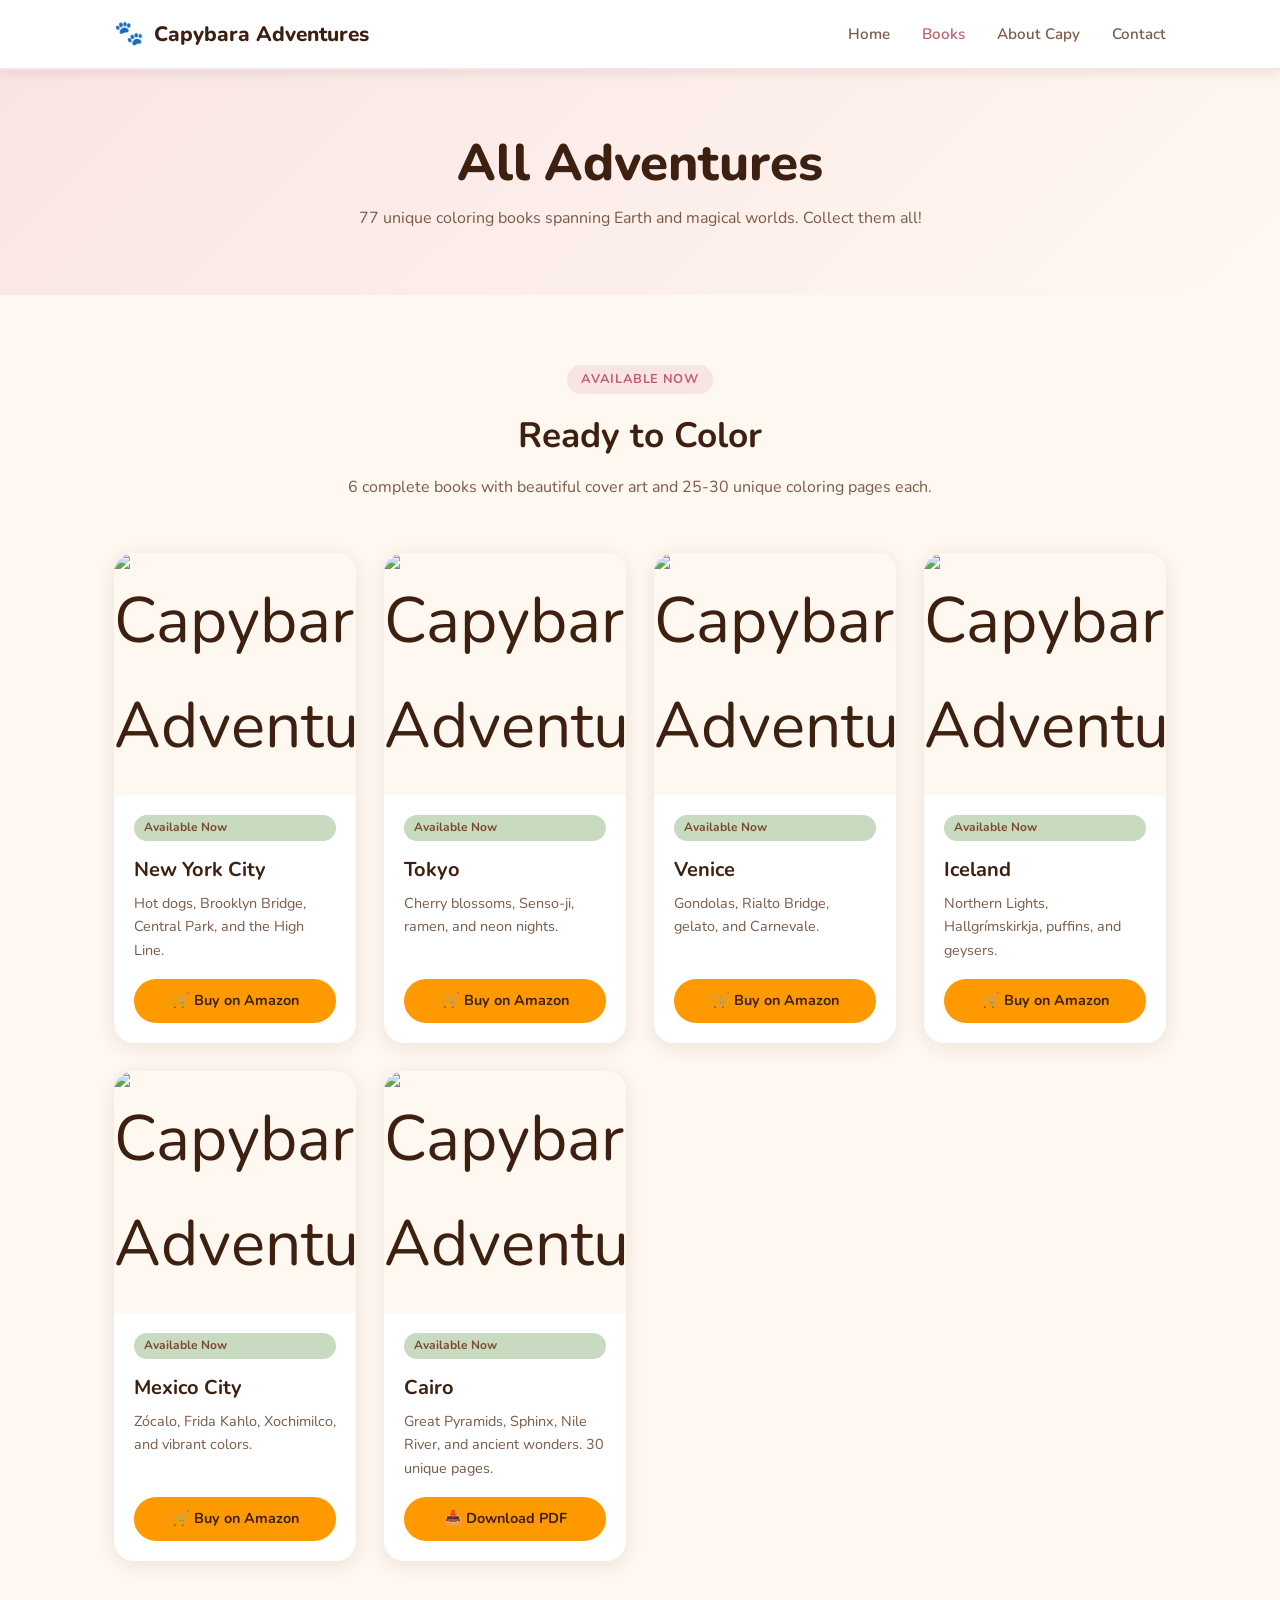
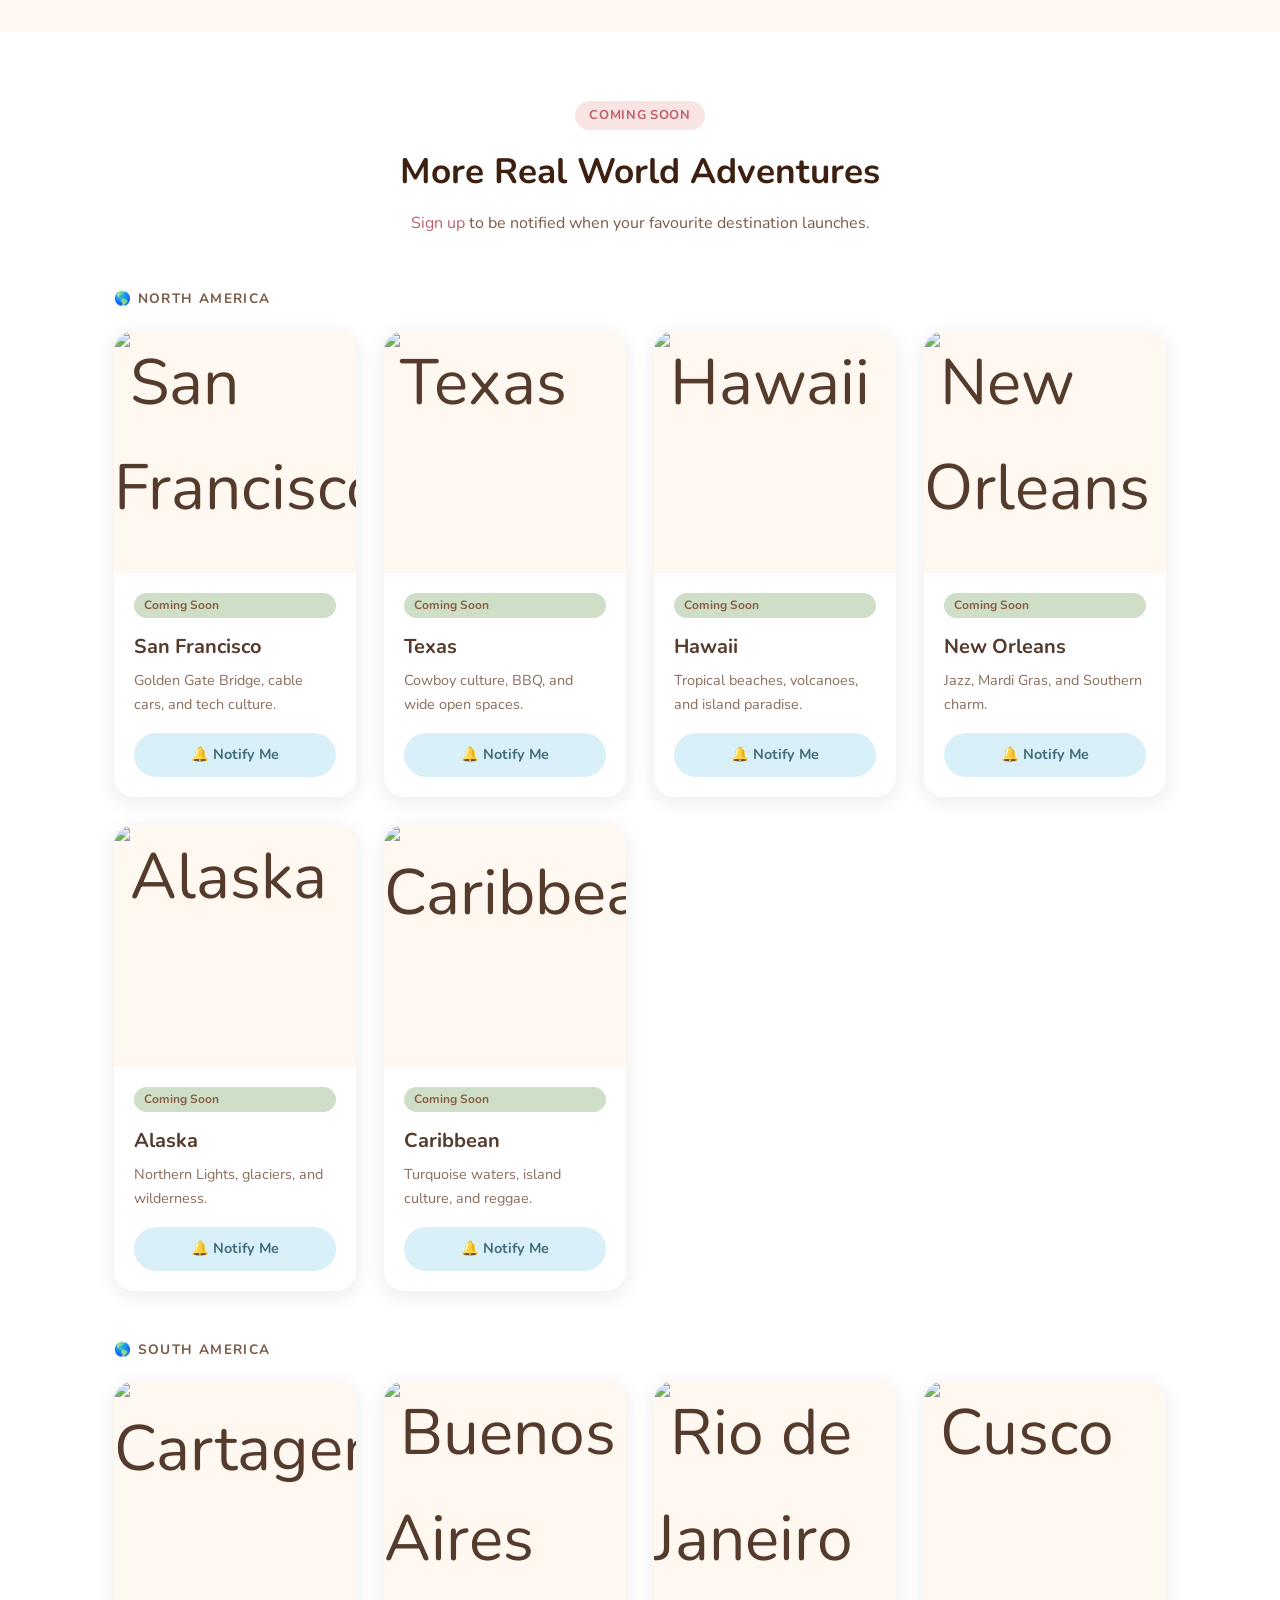
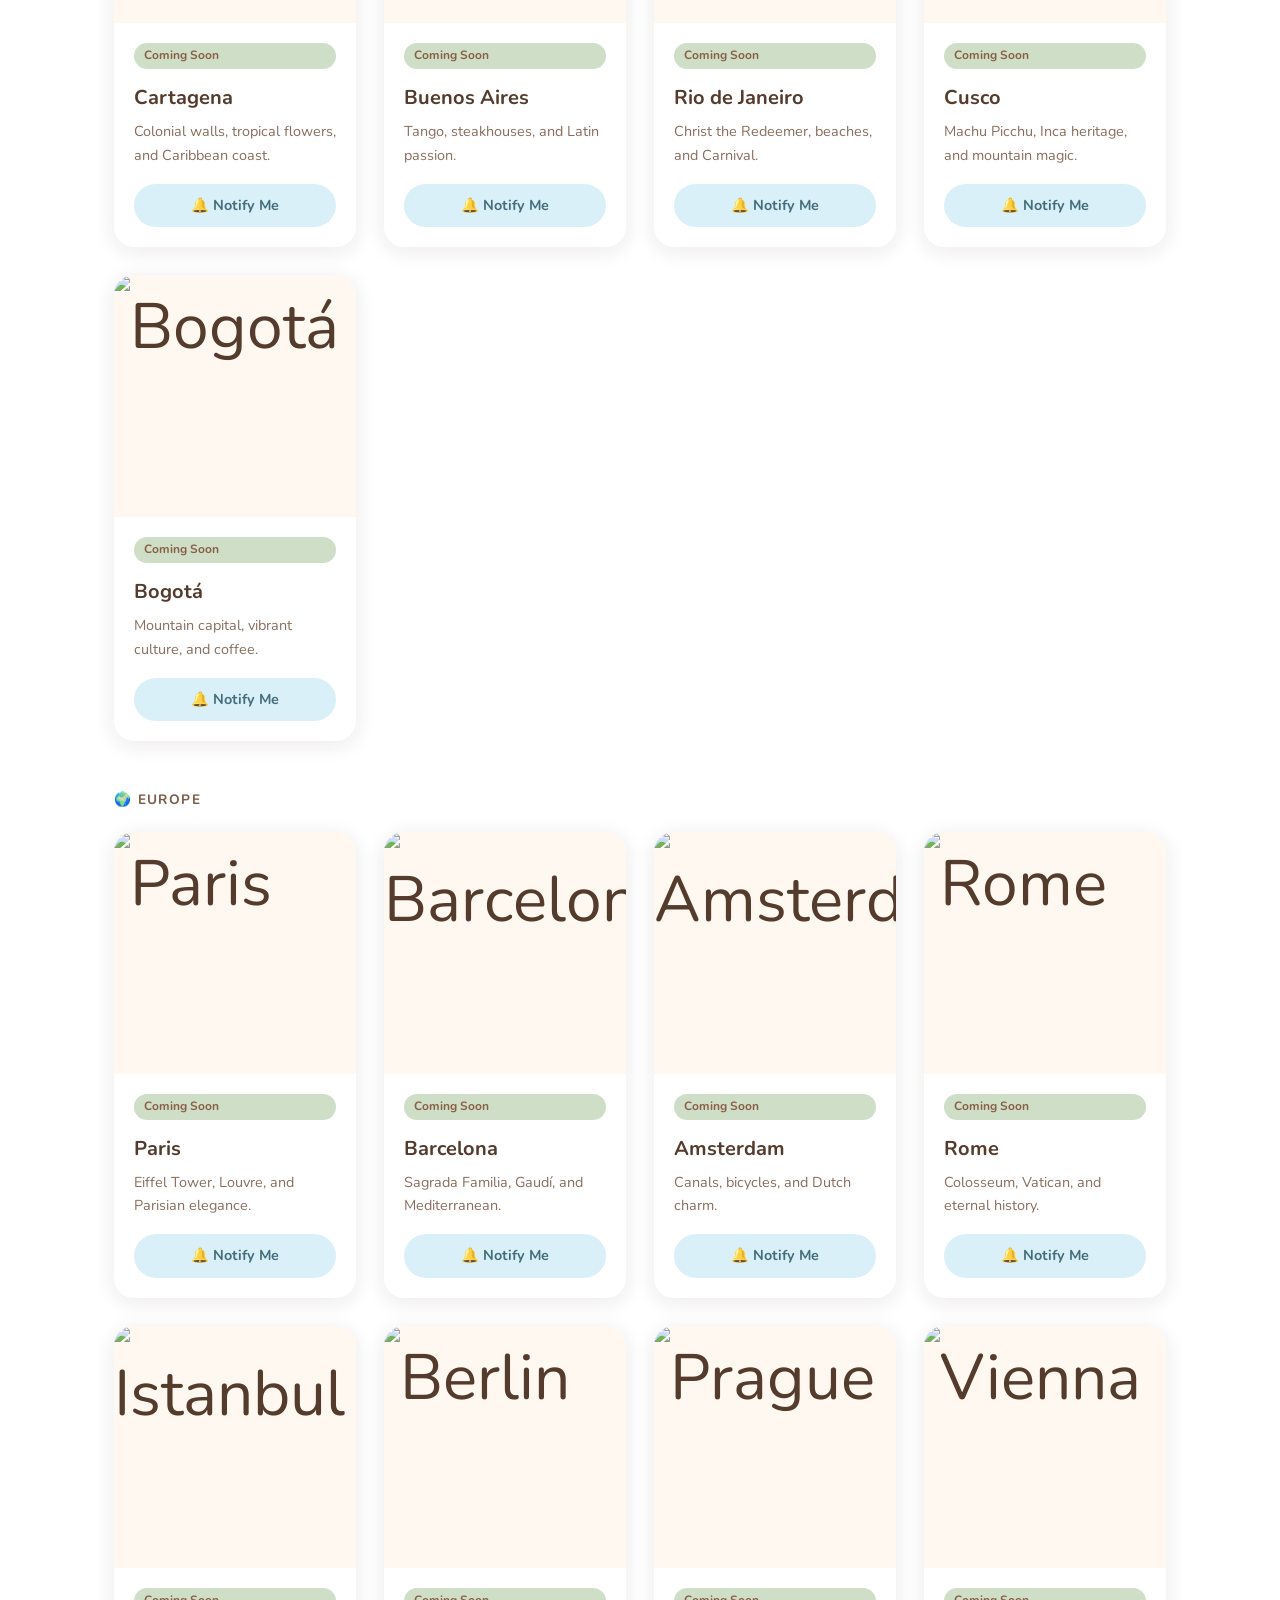
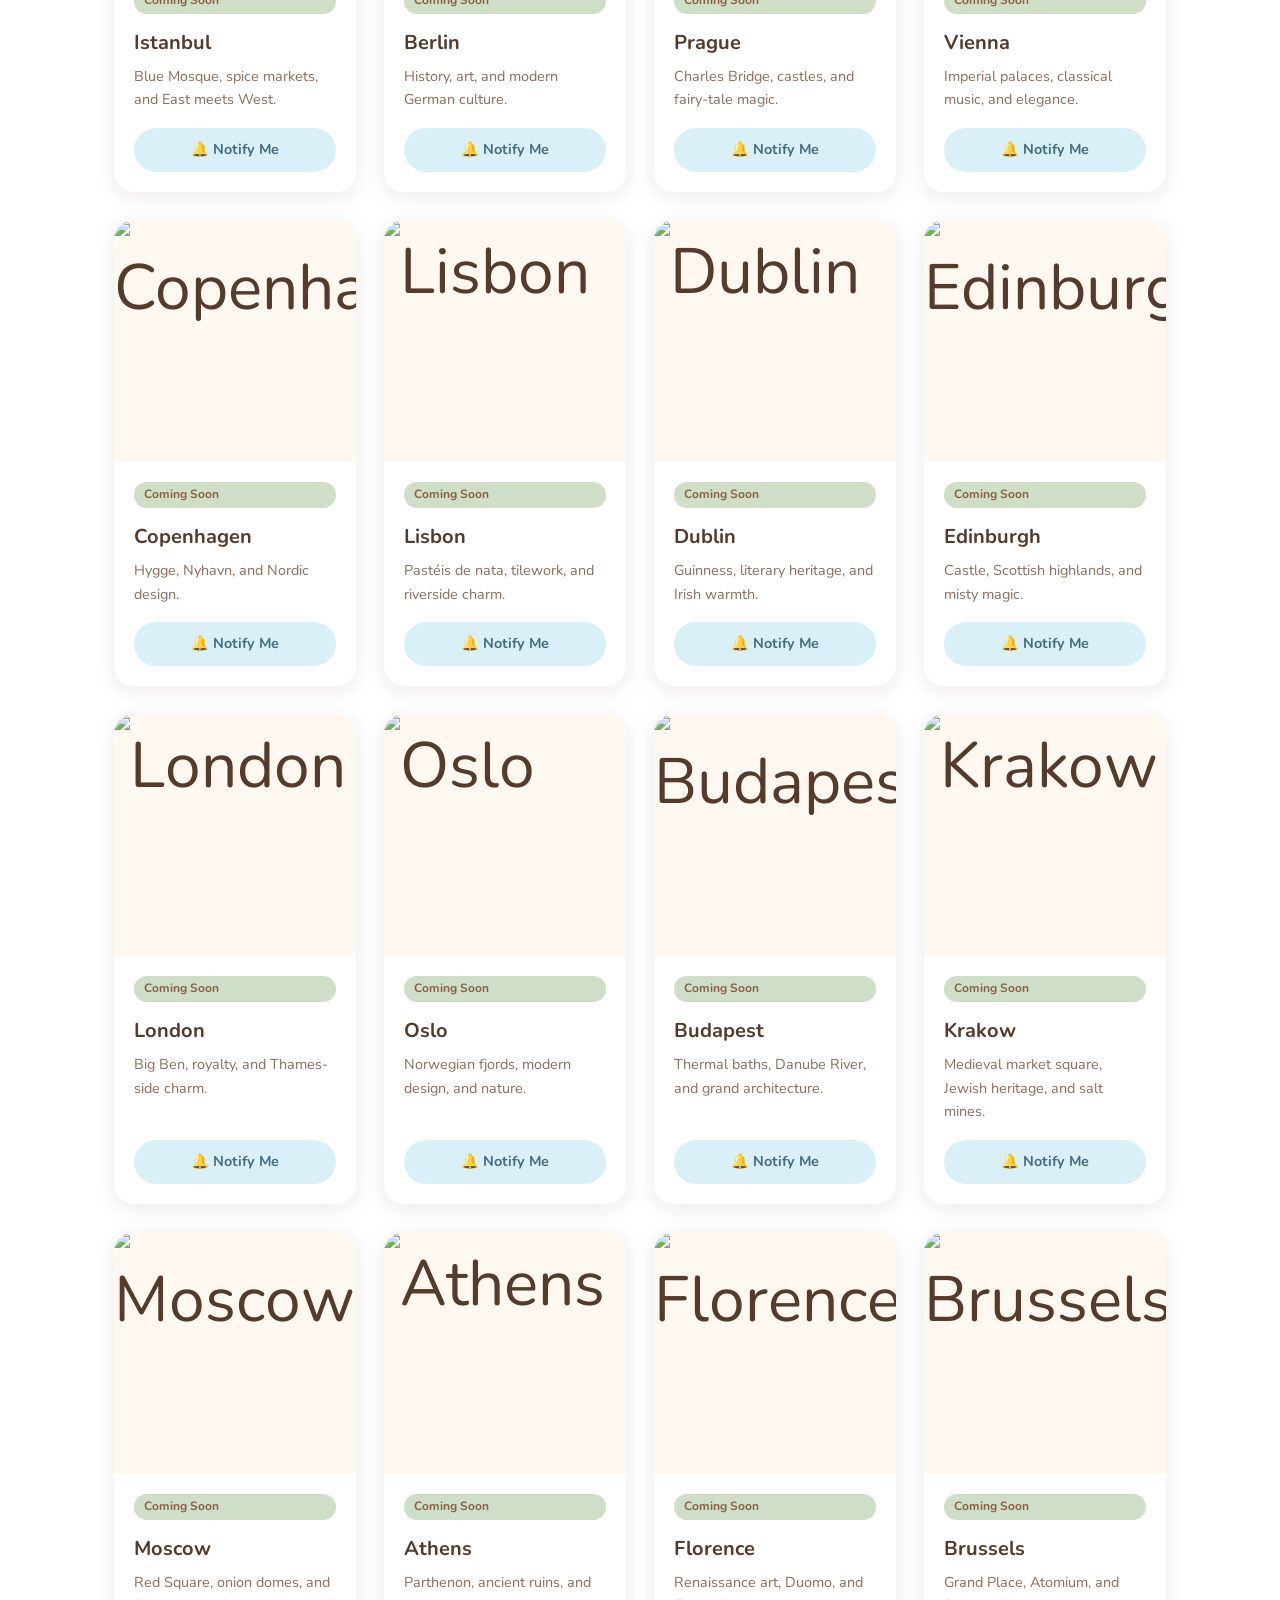
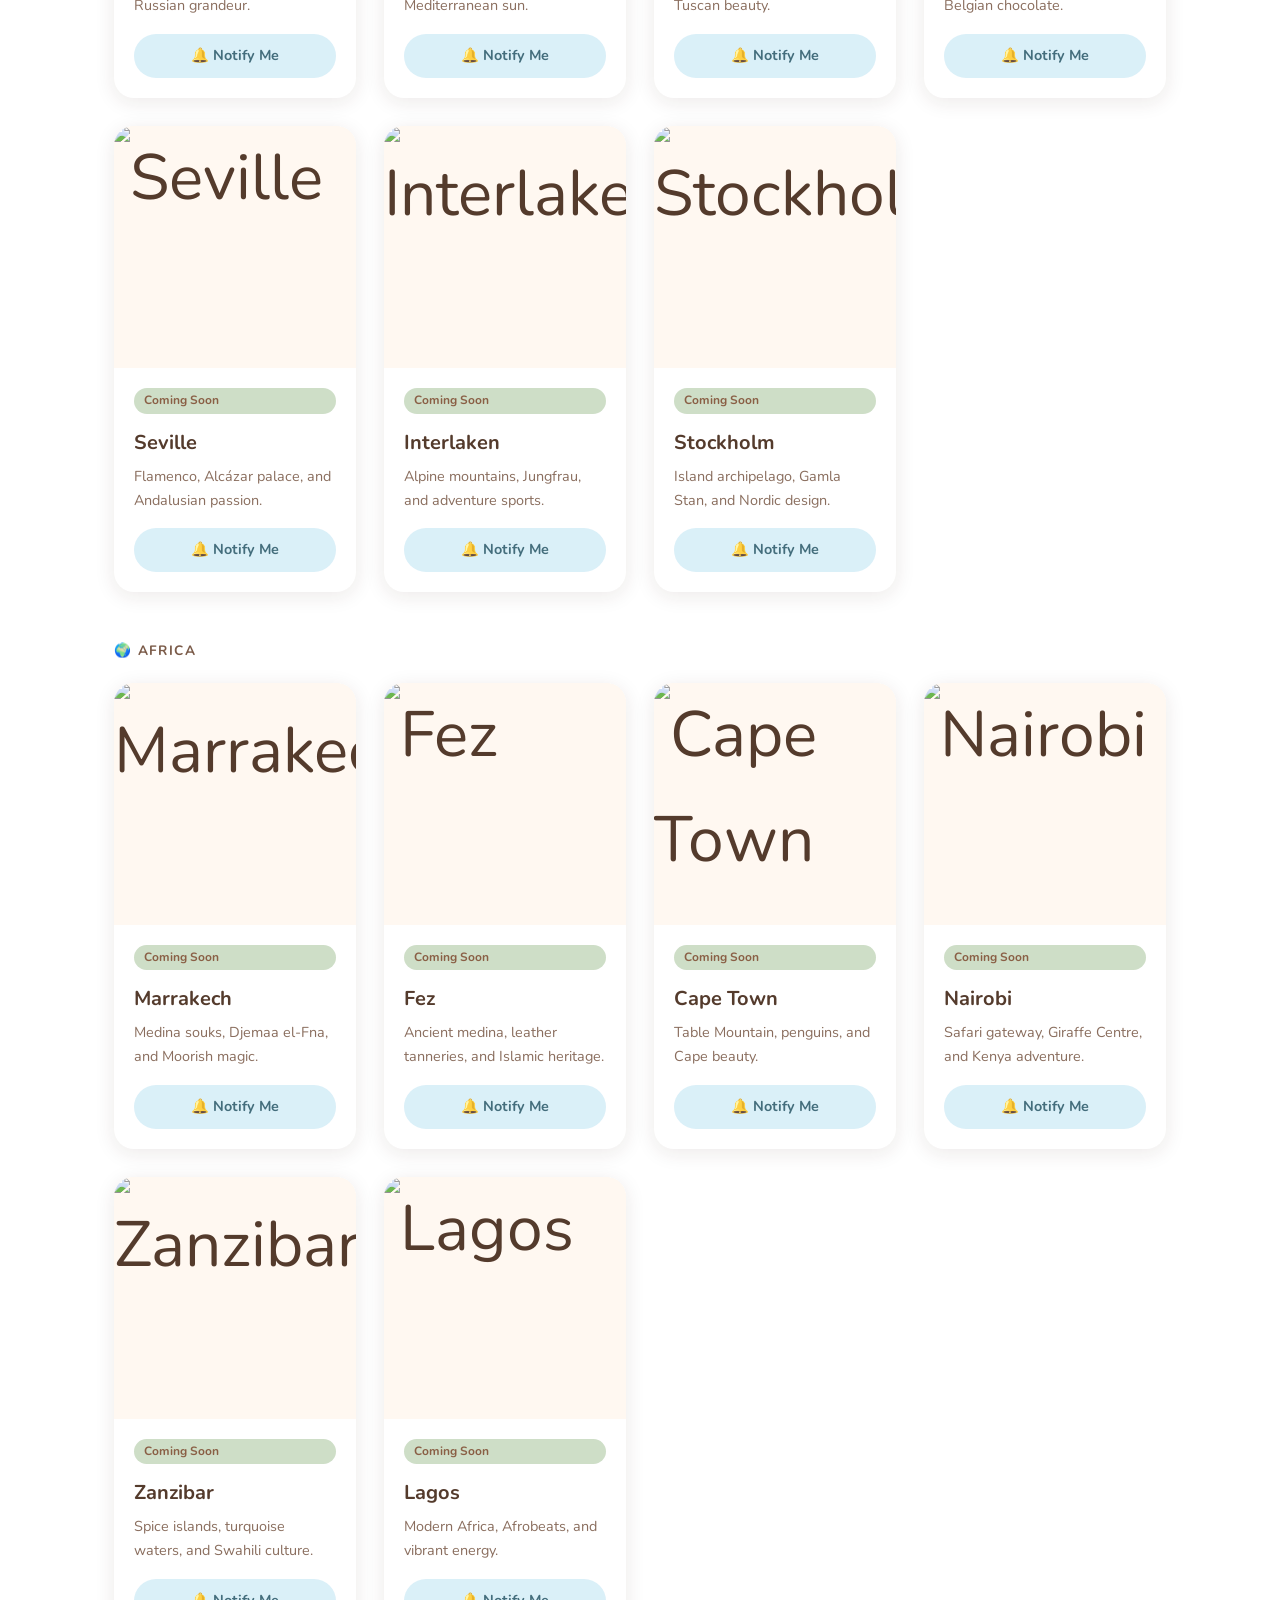
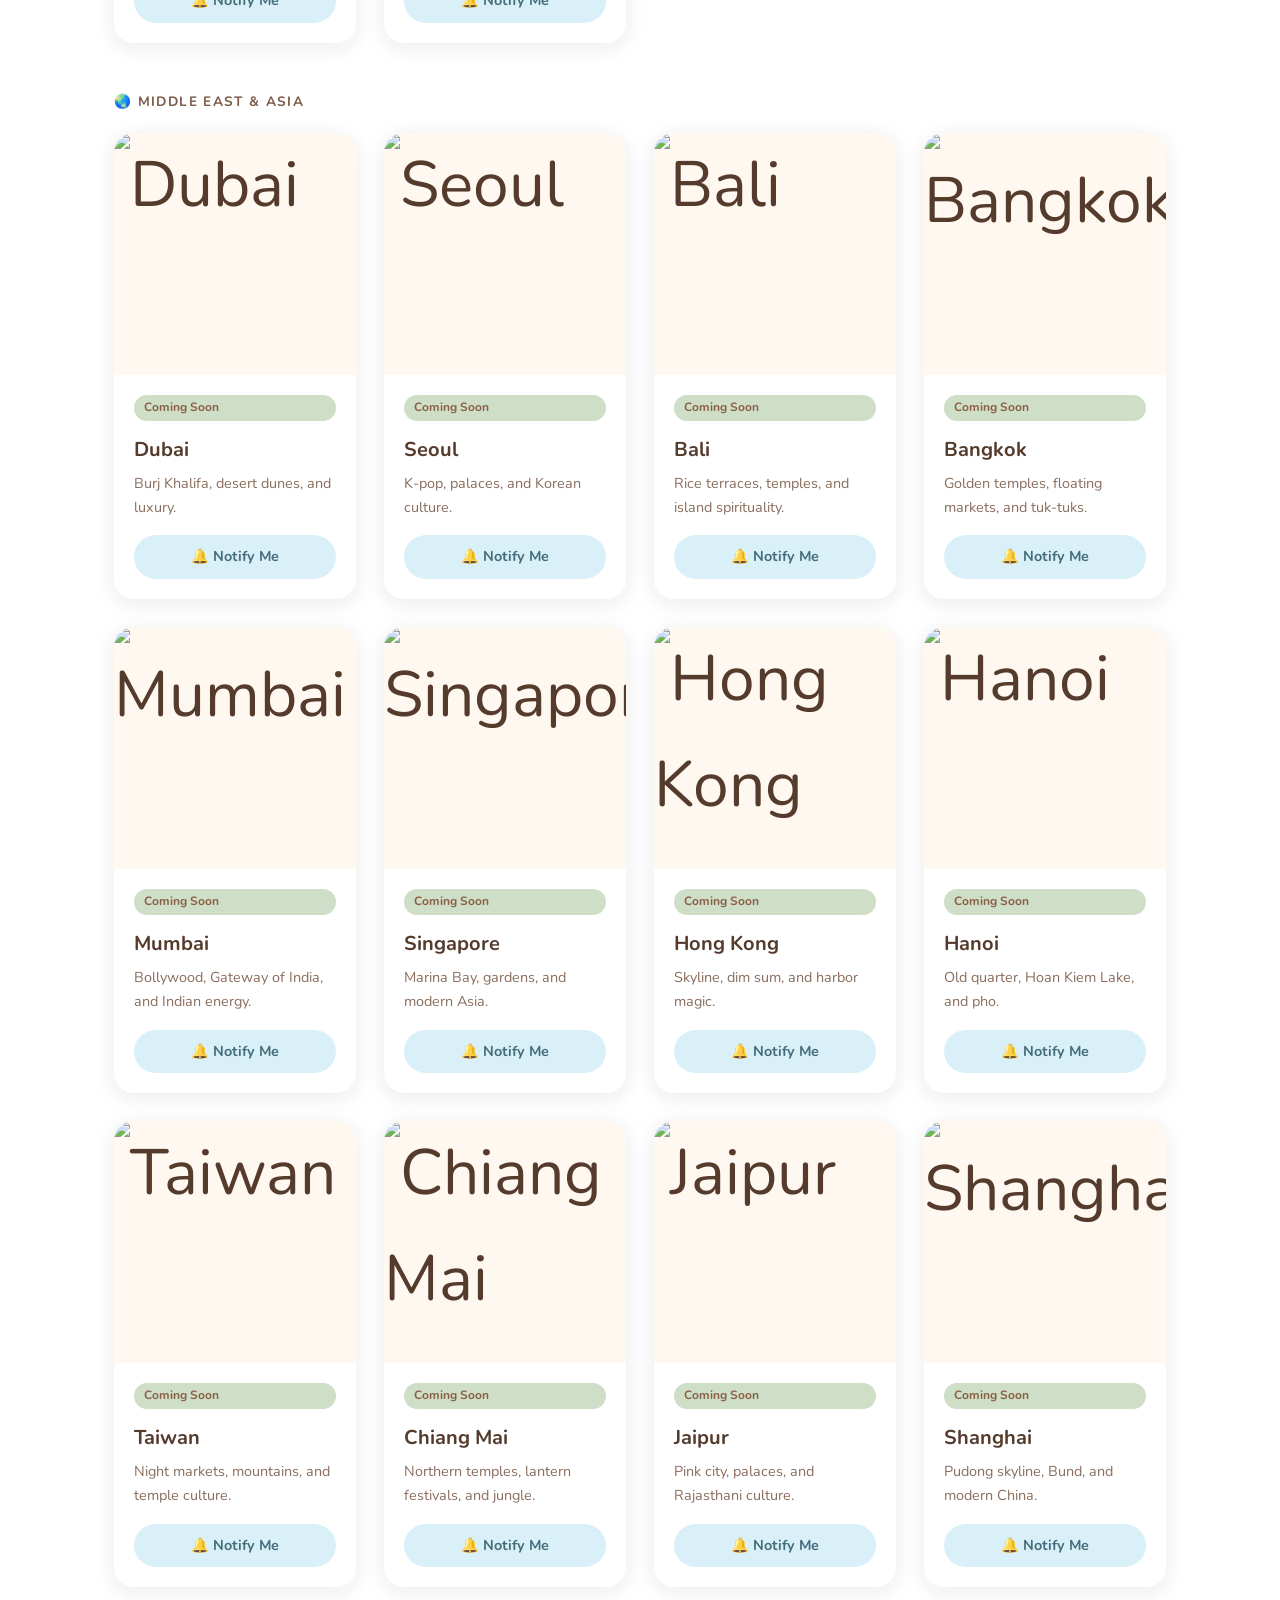
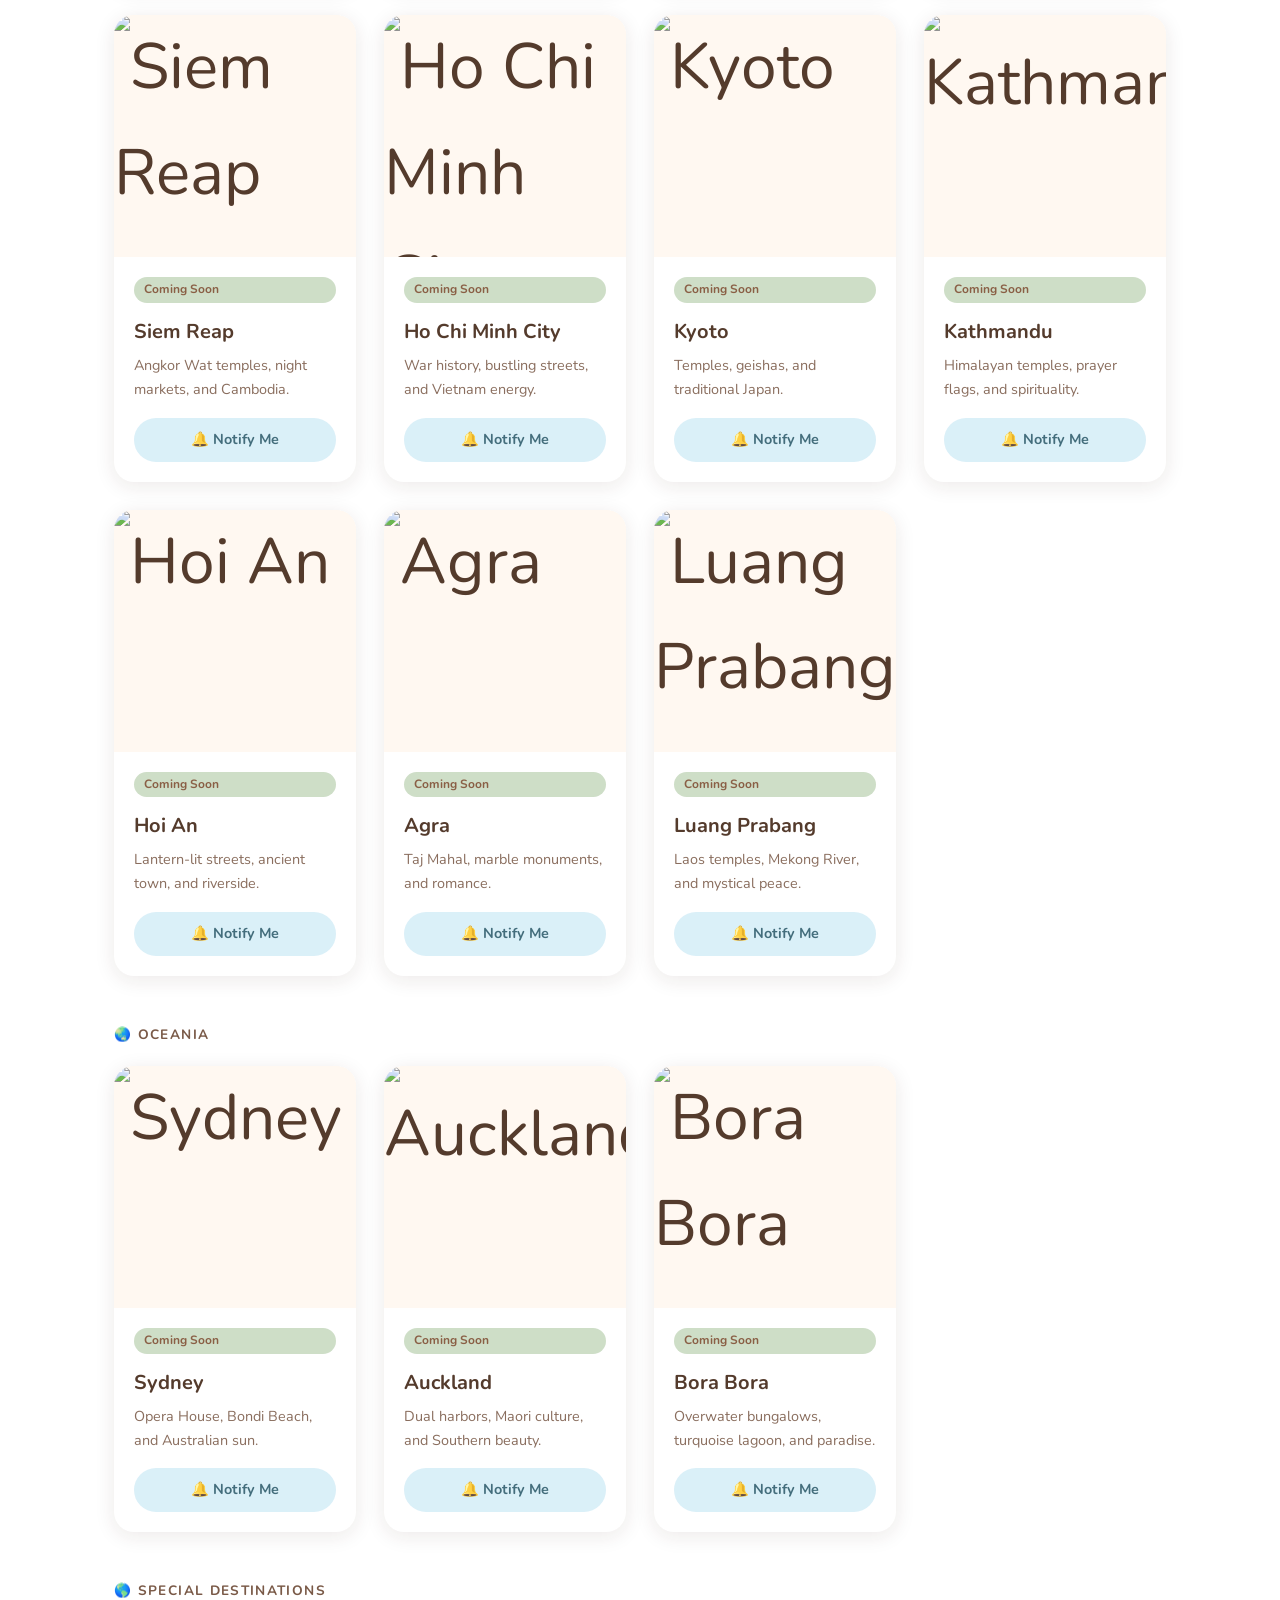
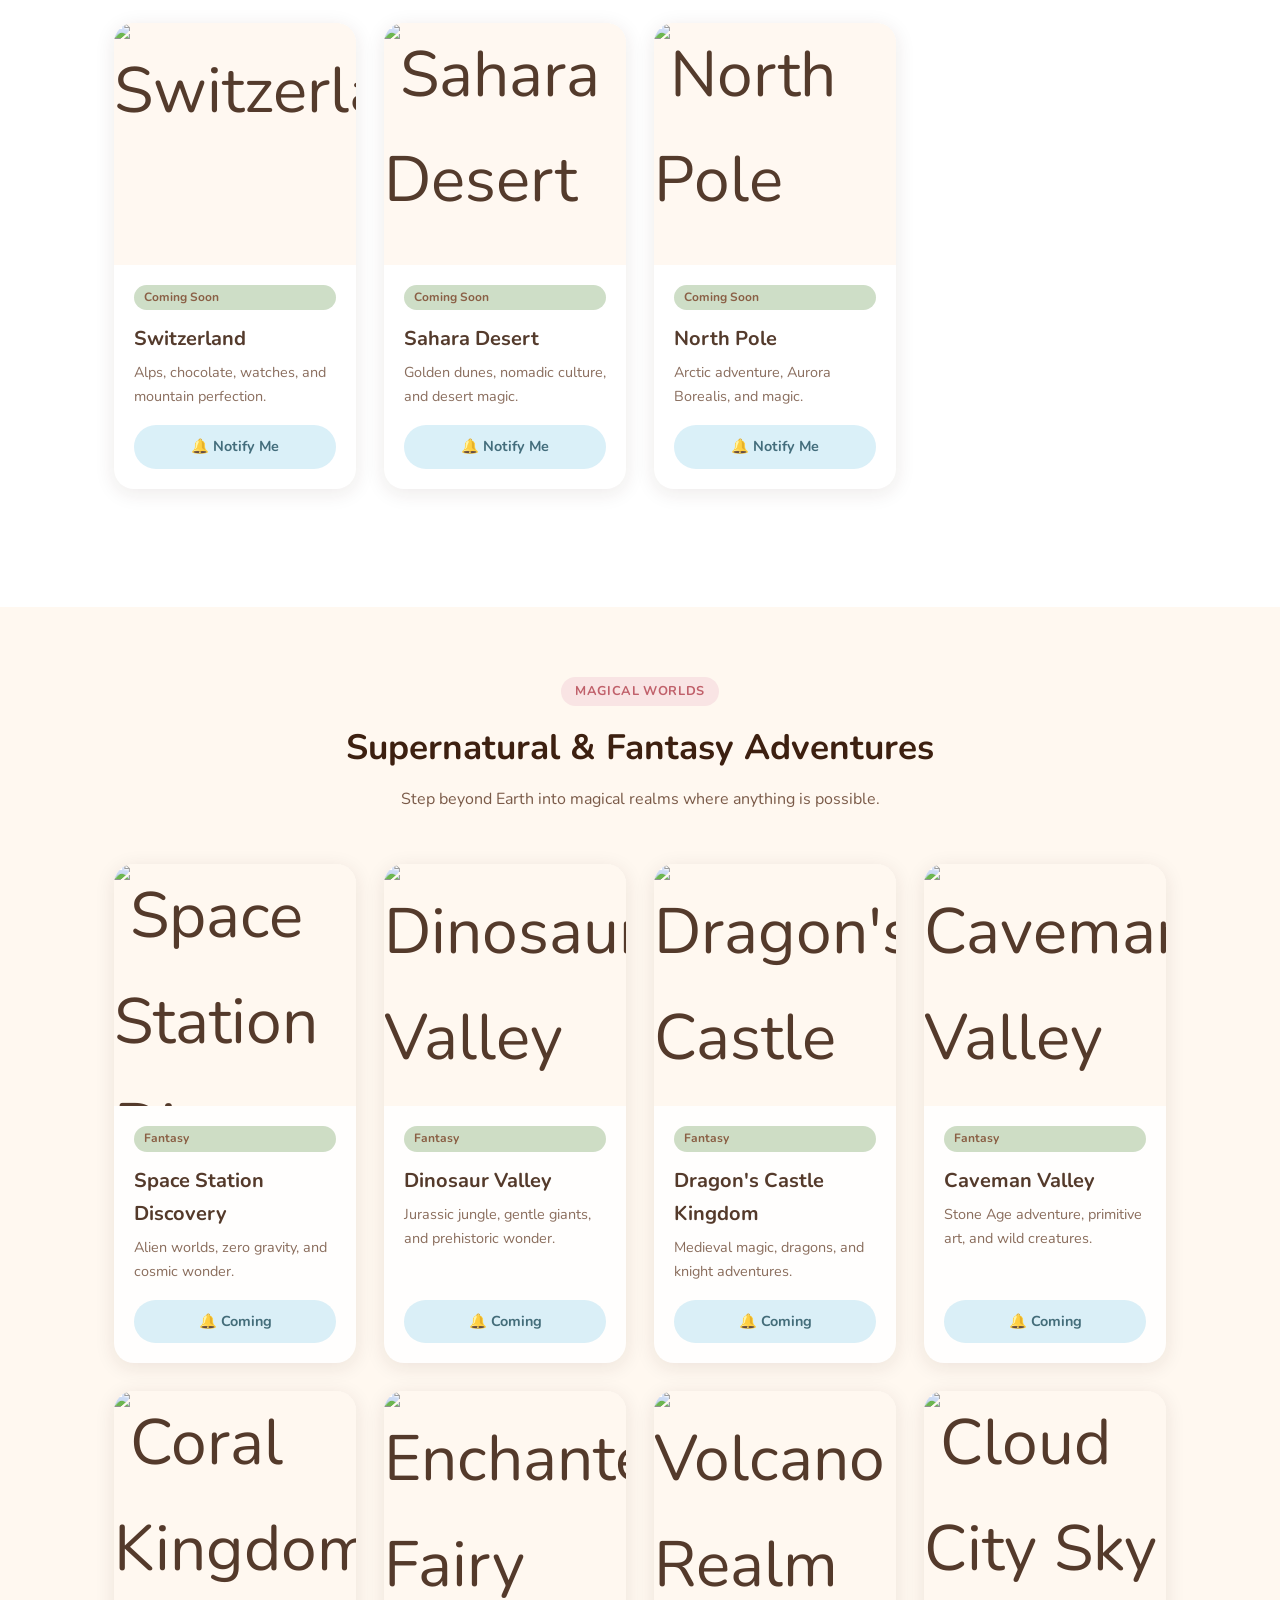
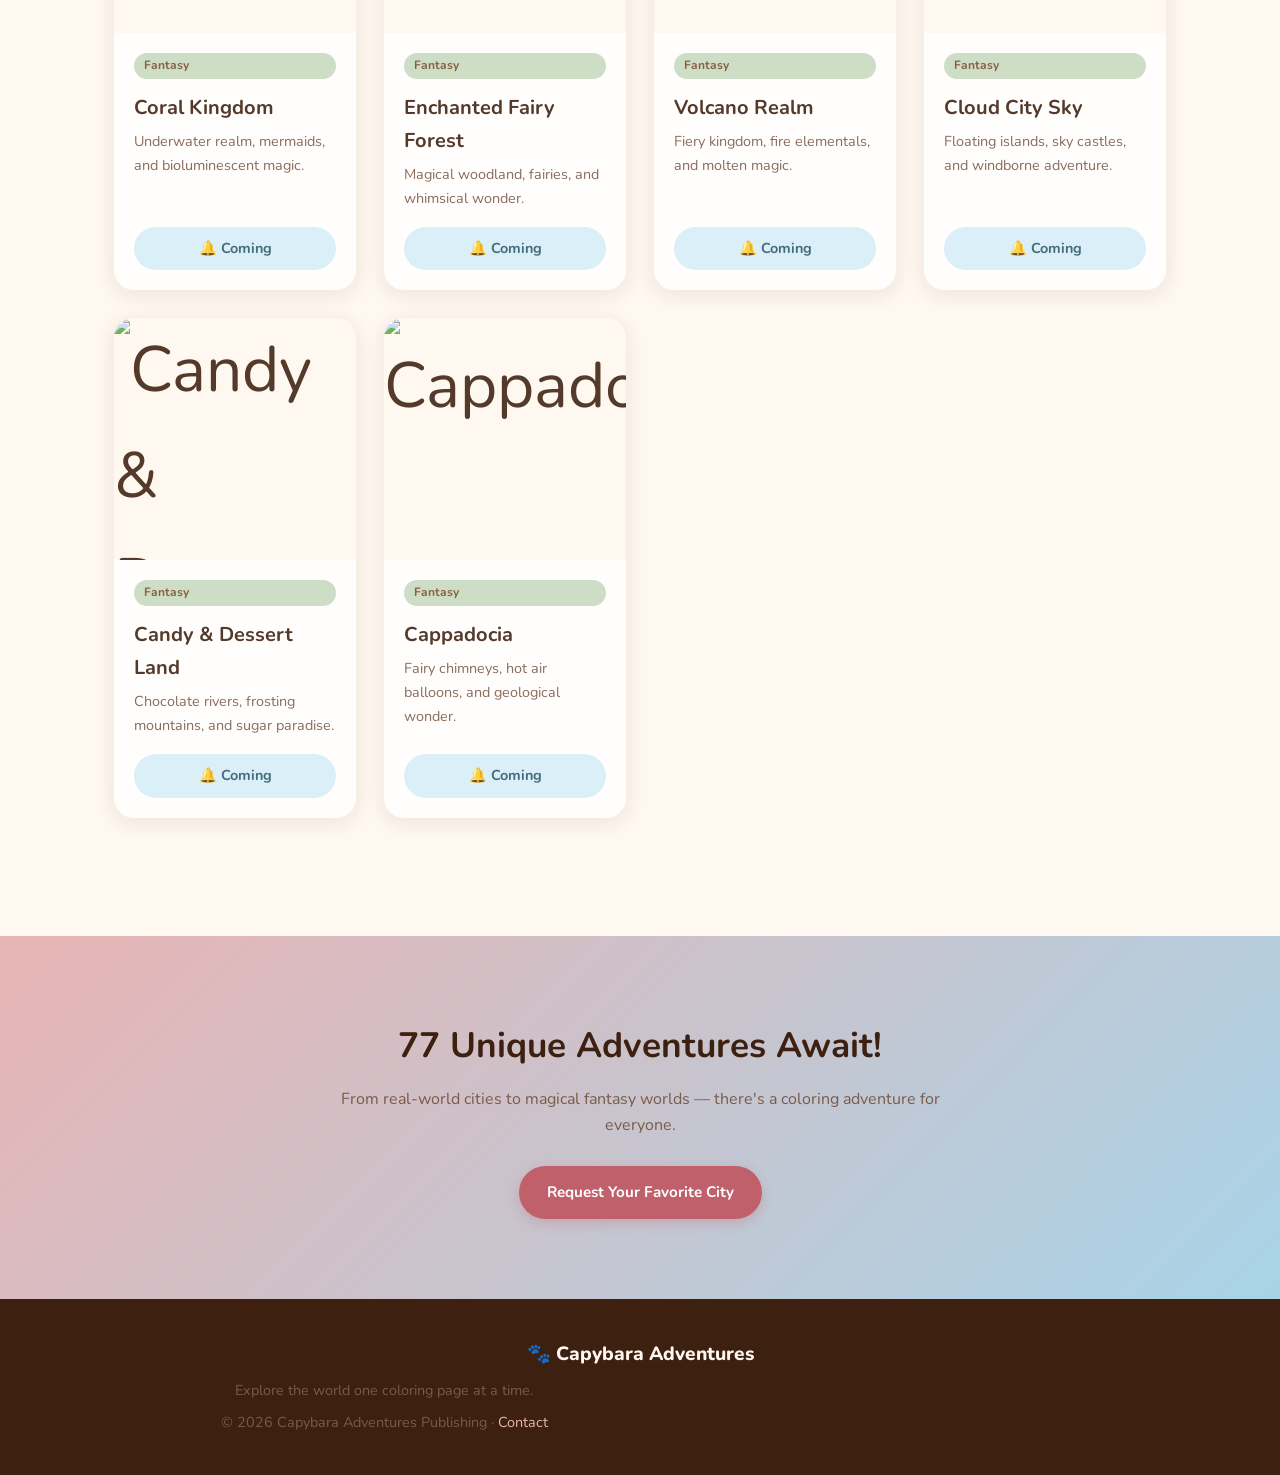
==== commit c7db337a: "Add Egypt PDF download link to Cairo book" ====
--- a/books.html
+++ b/books.html
@@ -90,8 +90,8 @@
         <div class="book-info">
           <span class="book-badge">Available Now</span>
           <h3>Cairo</h3>
-          <p>Great Pyramids, Sphinx, Nile River, and ancient wonders.</p>
-          <a href="https://amazon.com" target="_blank" rel="noopener" class="amazon-btn">🛒 Buy on Amazon</a>
+          <p>Great Pyramids, Sphinx, Nile River, and ancient wonders. 30 unique pages.</p>
+          <a href="output/kdp_ready/egypt/explore_cairo_KDP_READY.pdf" target="_blank" rel="noopener" class="amazon-btn">📥 Download PDF</a>
         </div>
       </div>
     </div>
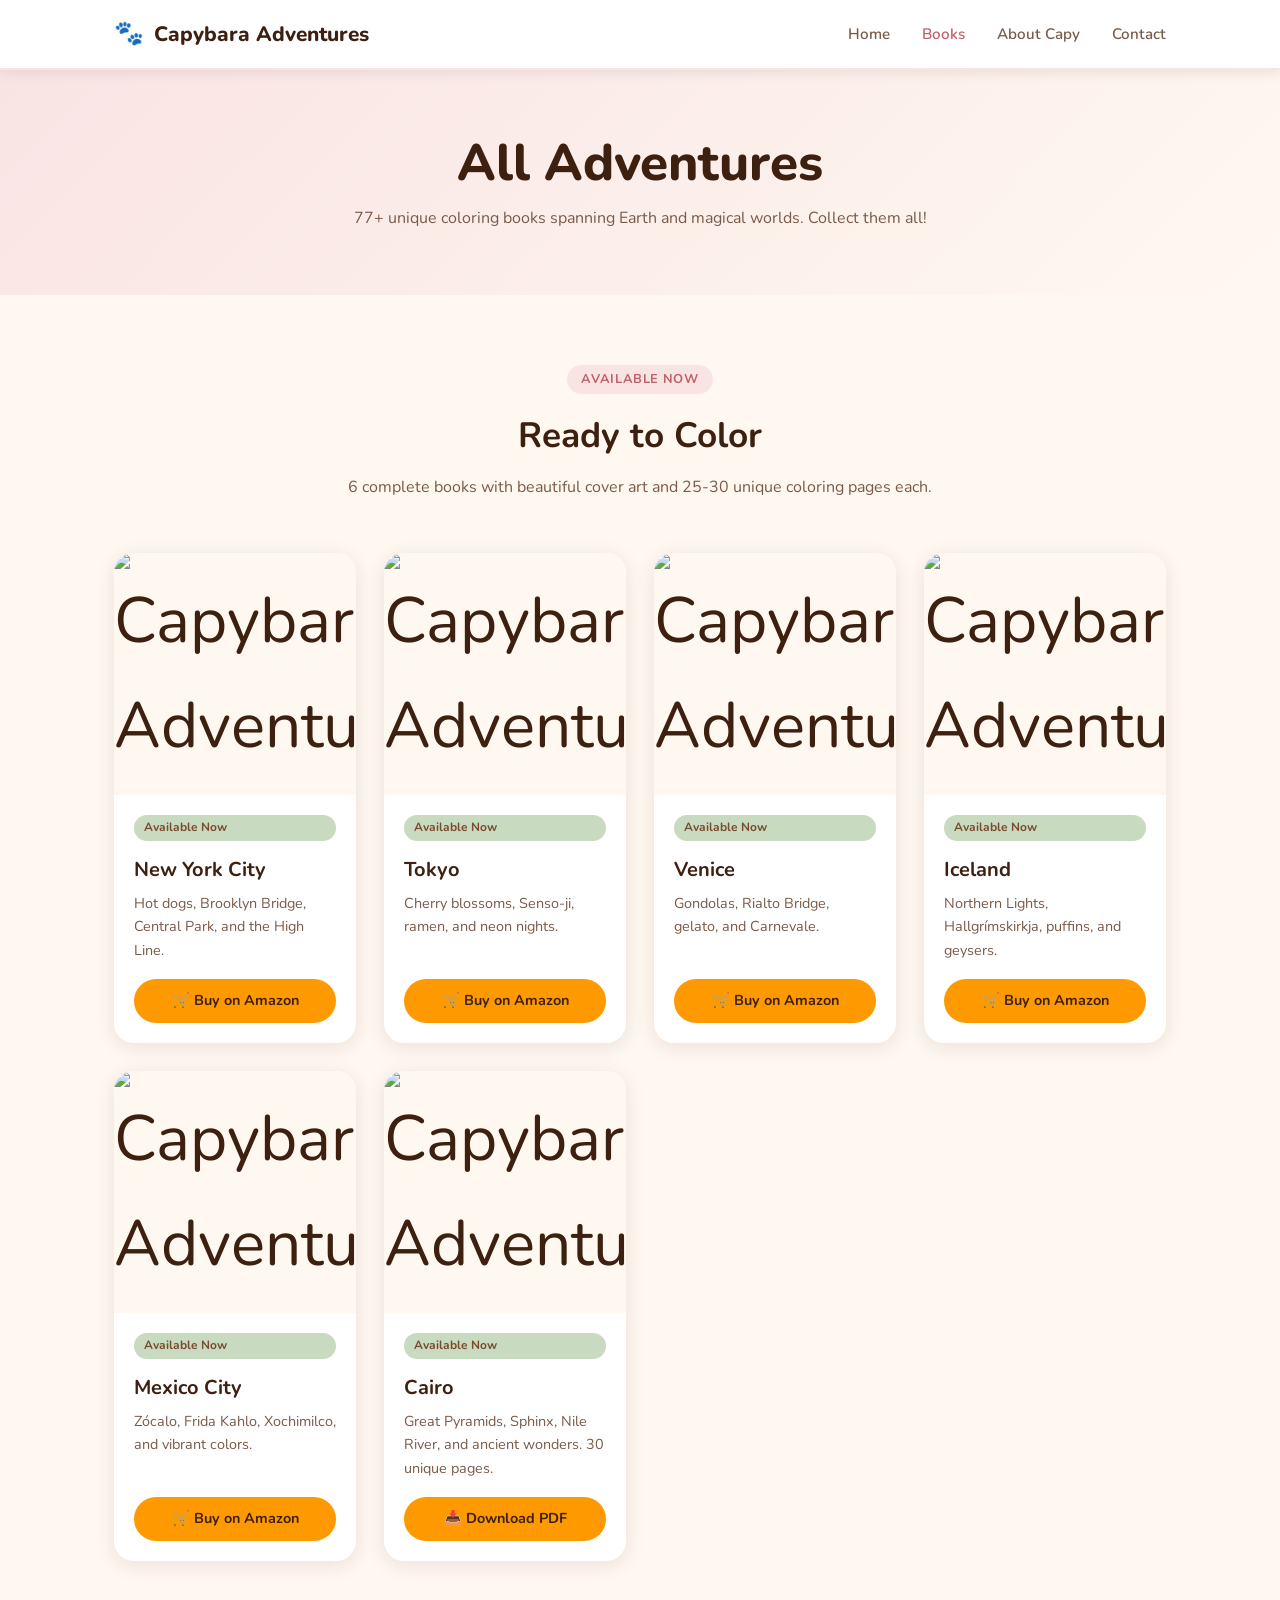
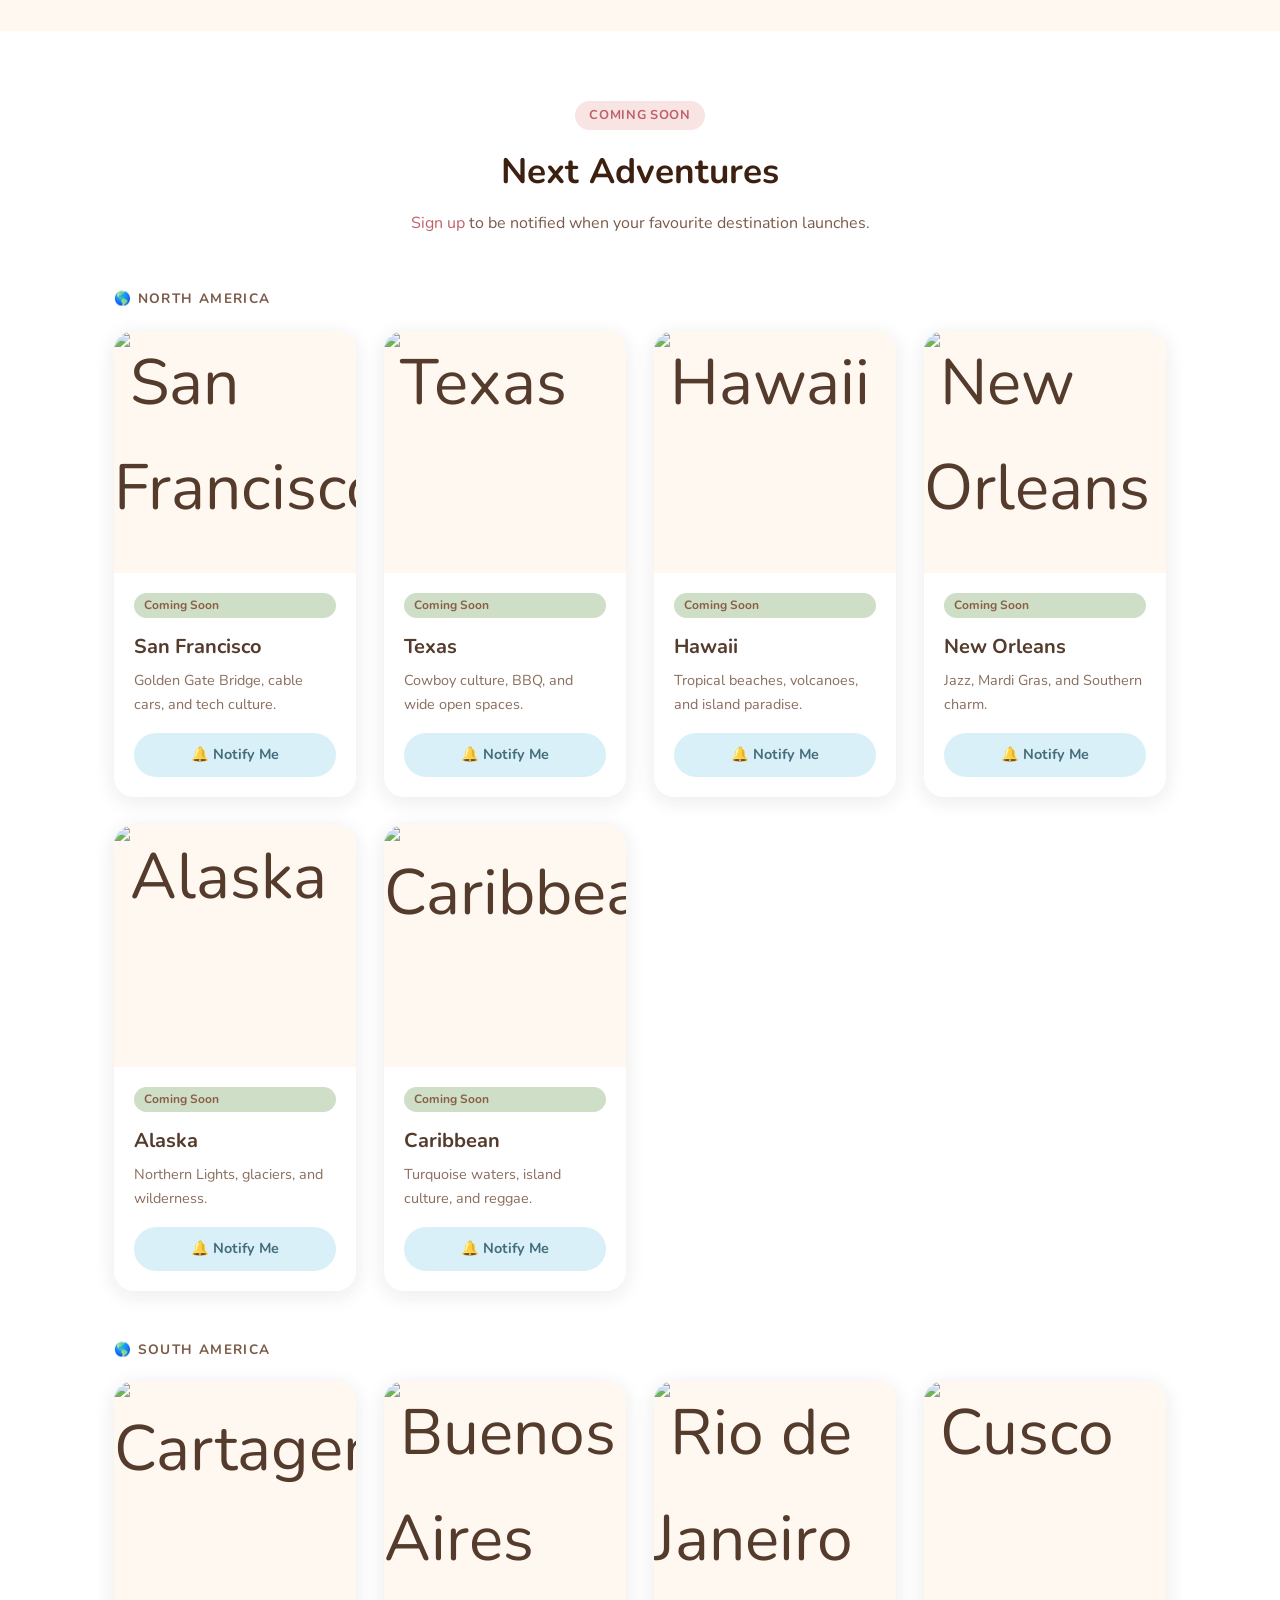
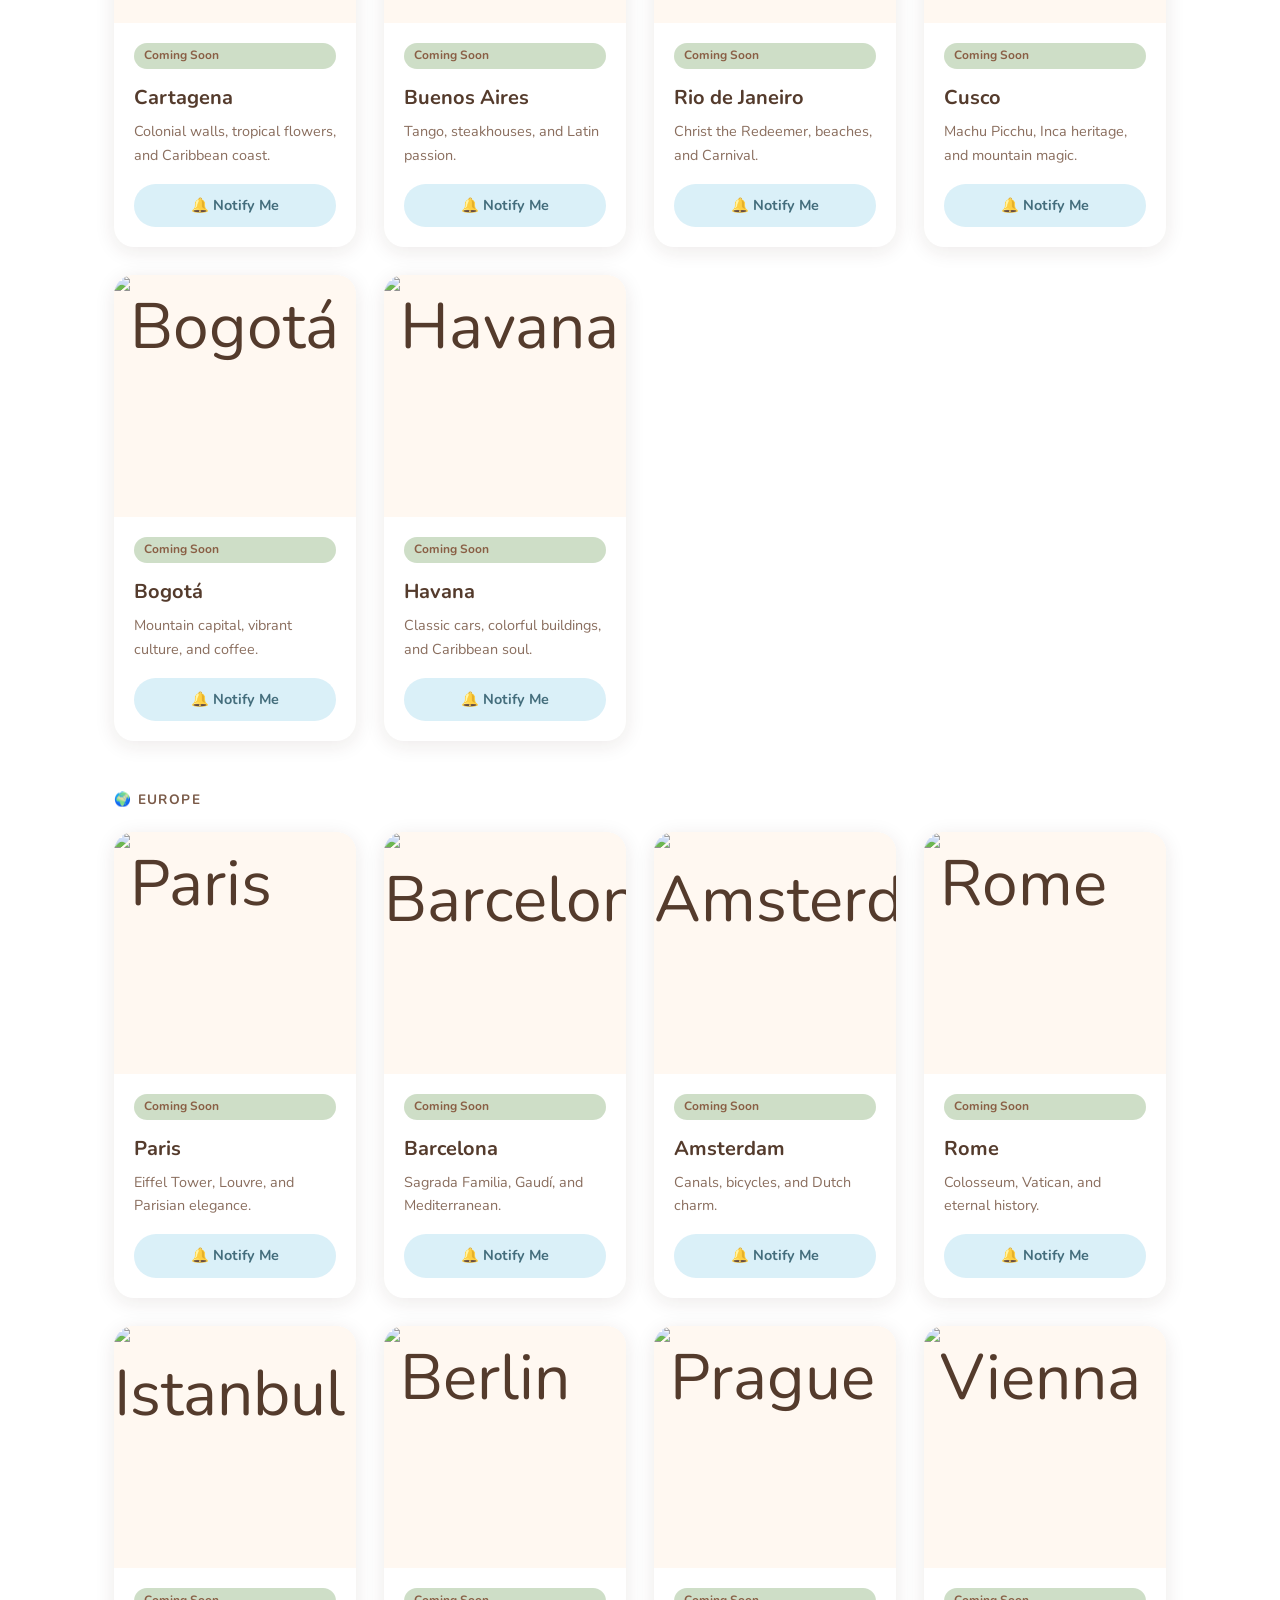
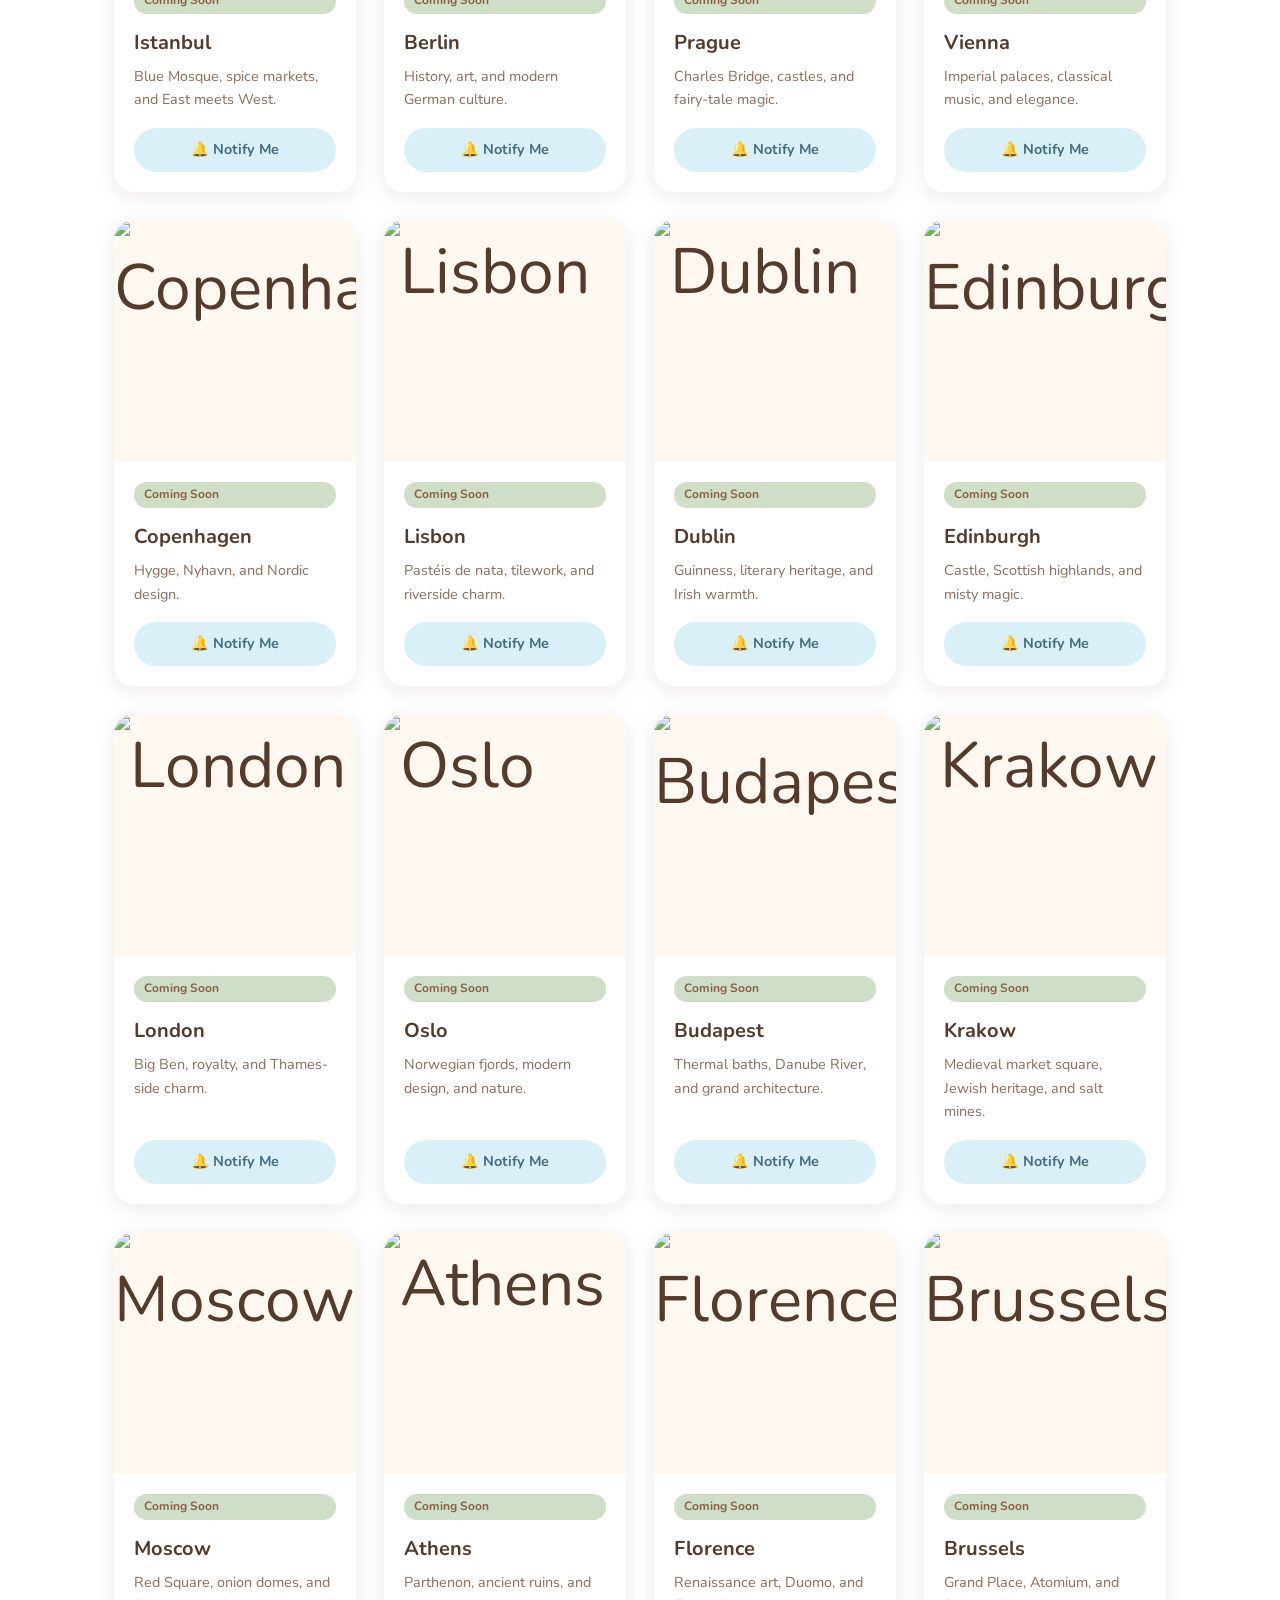
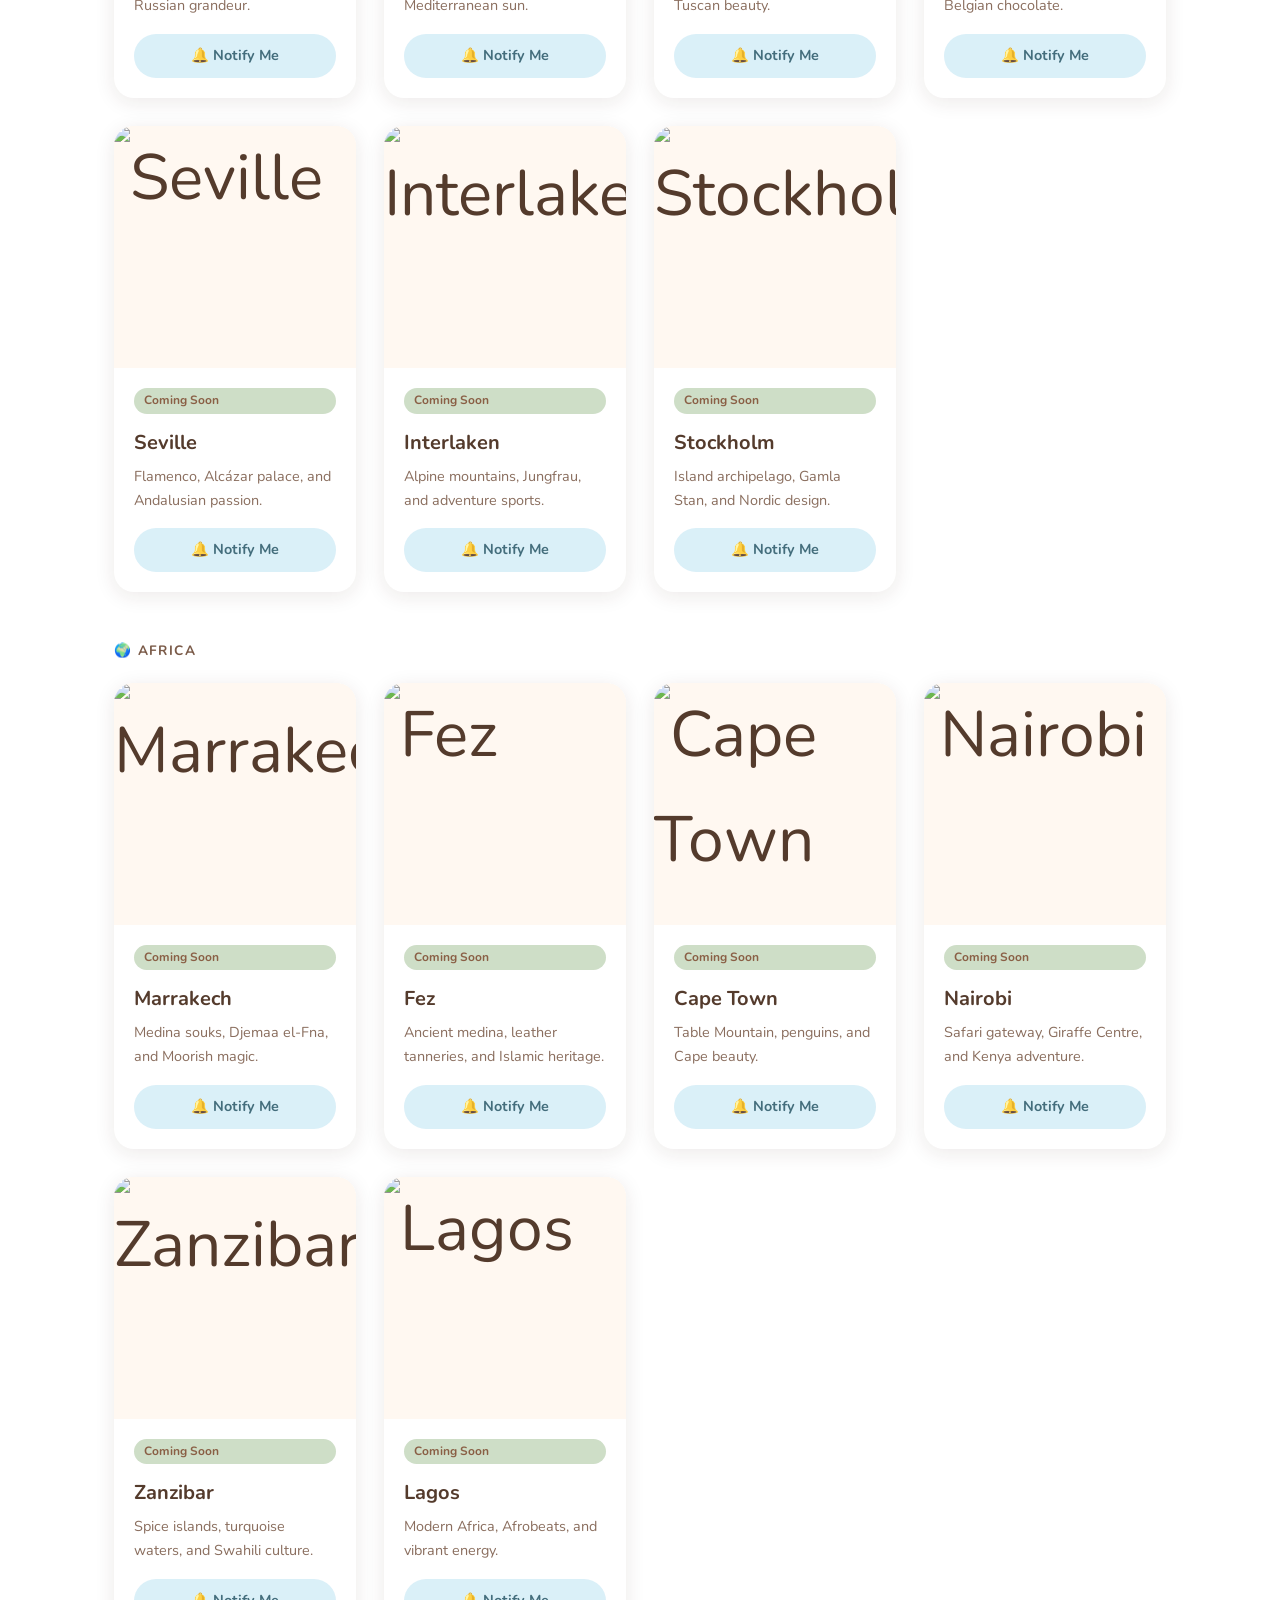
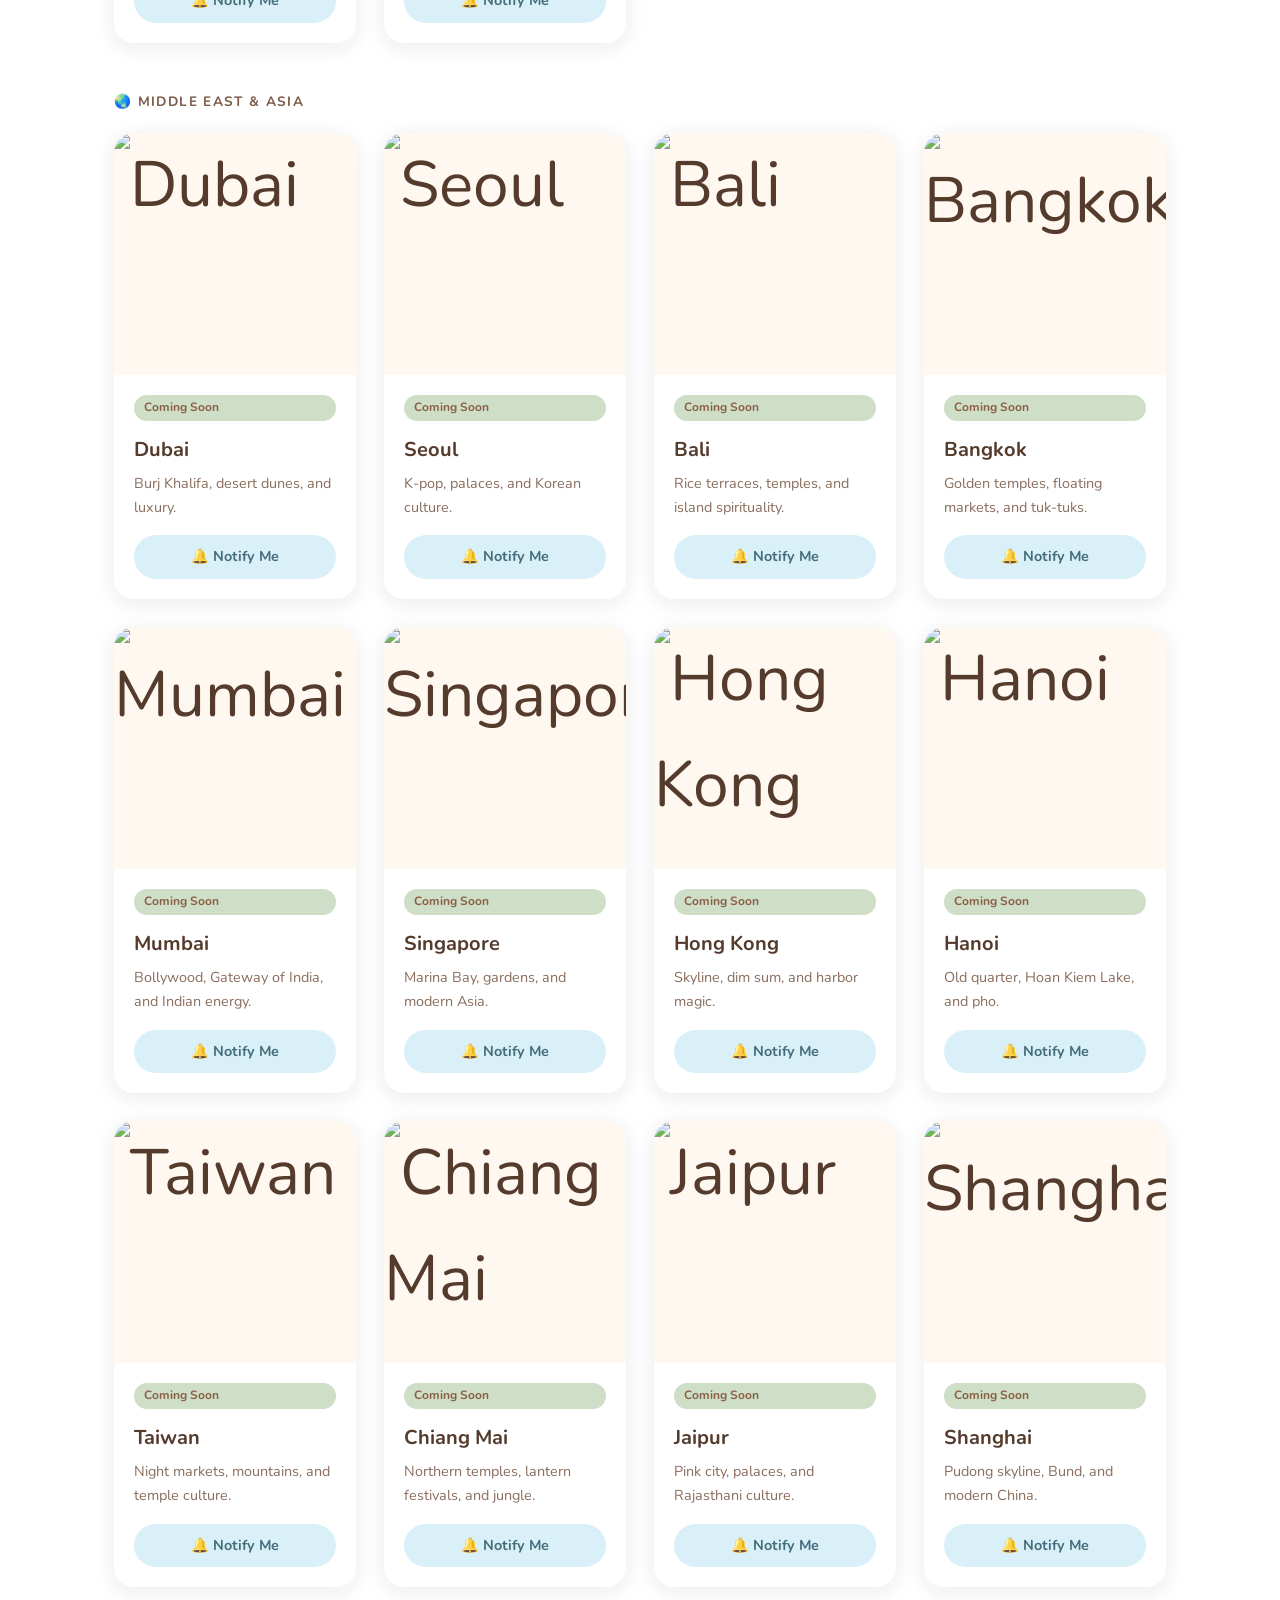
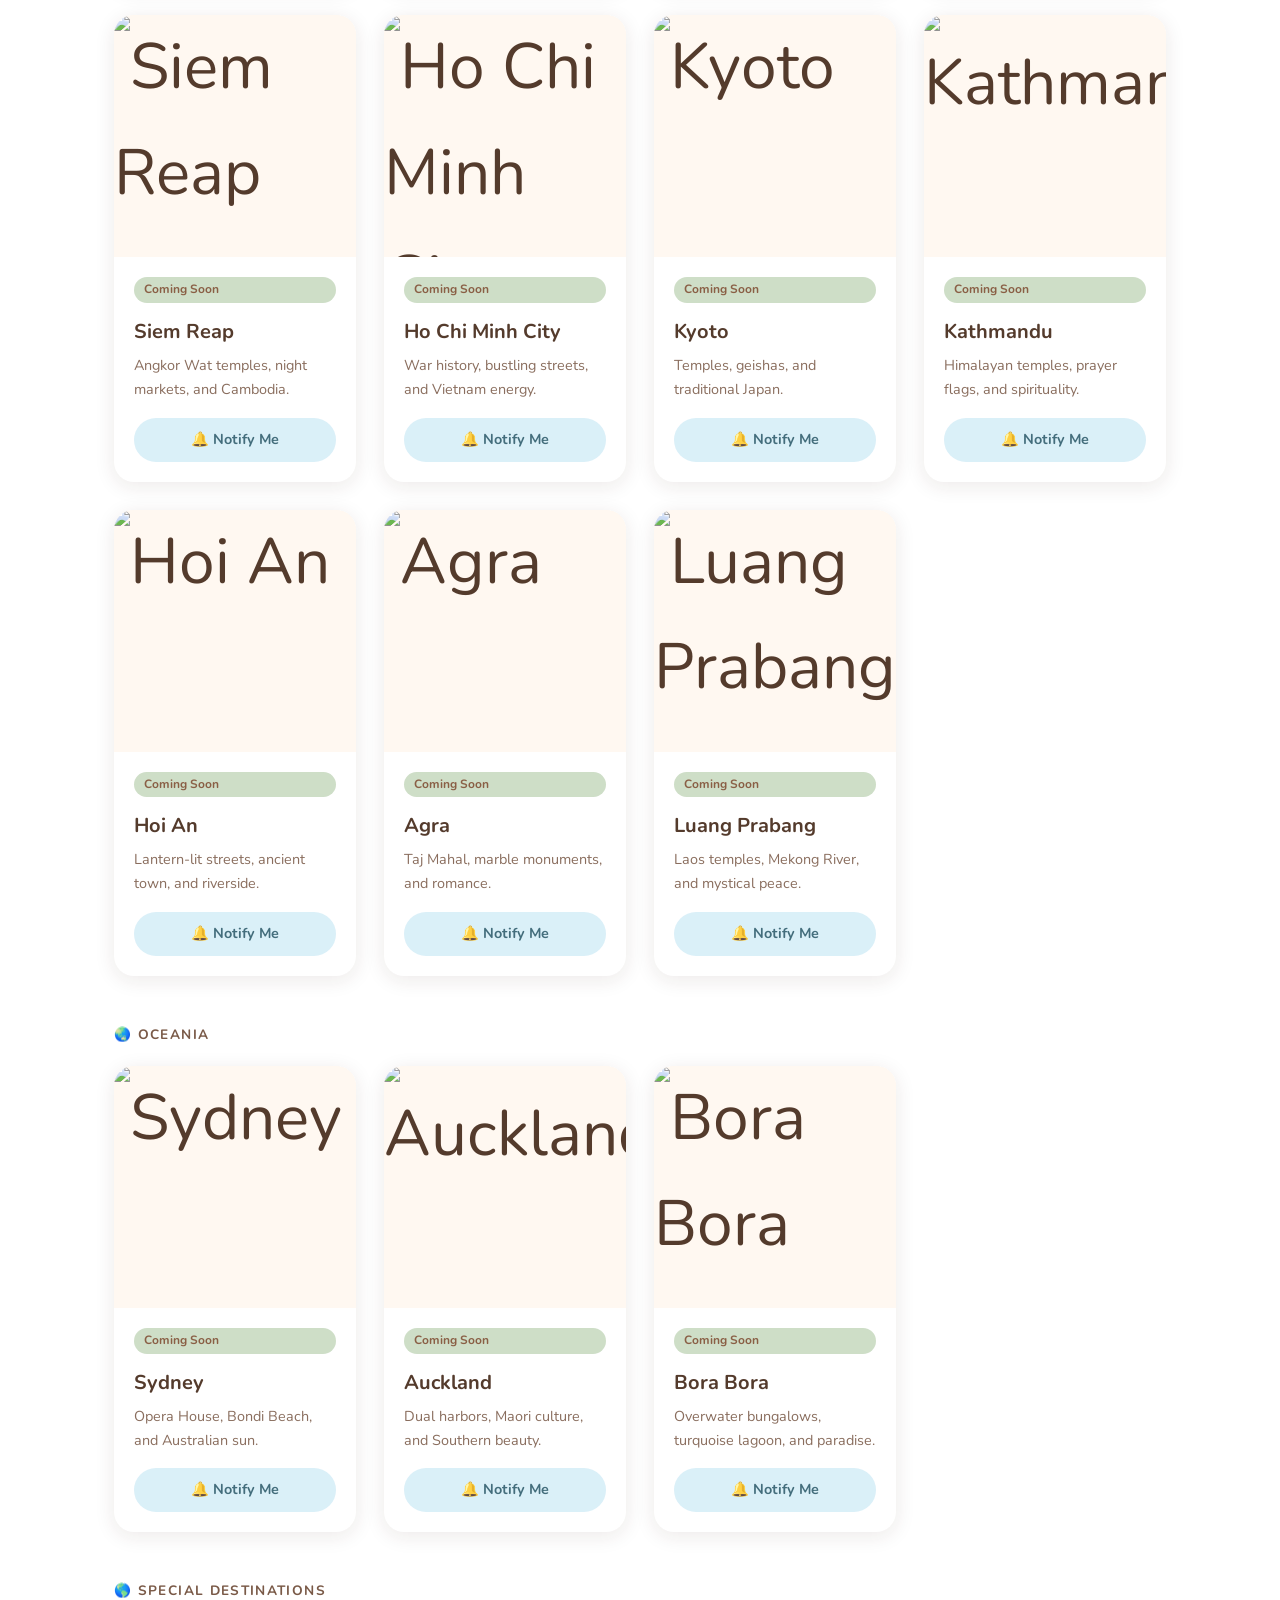
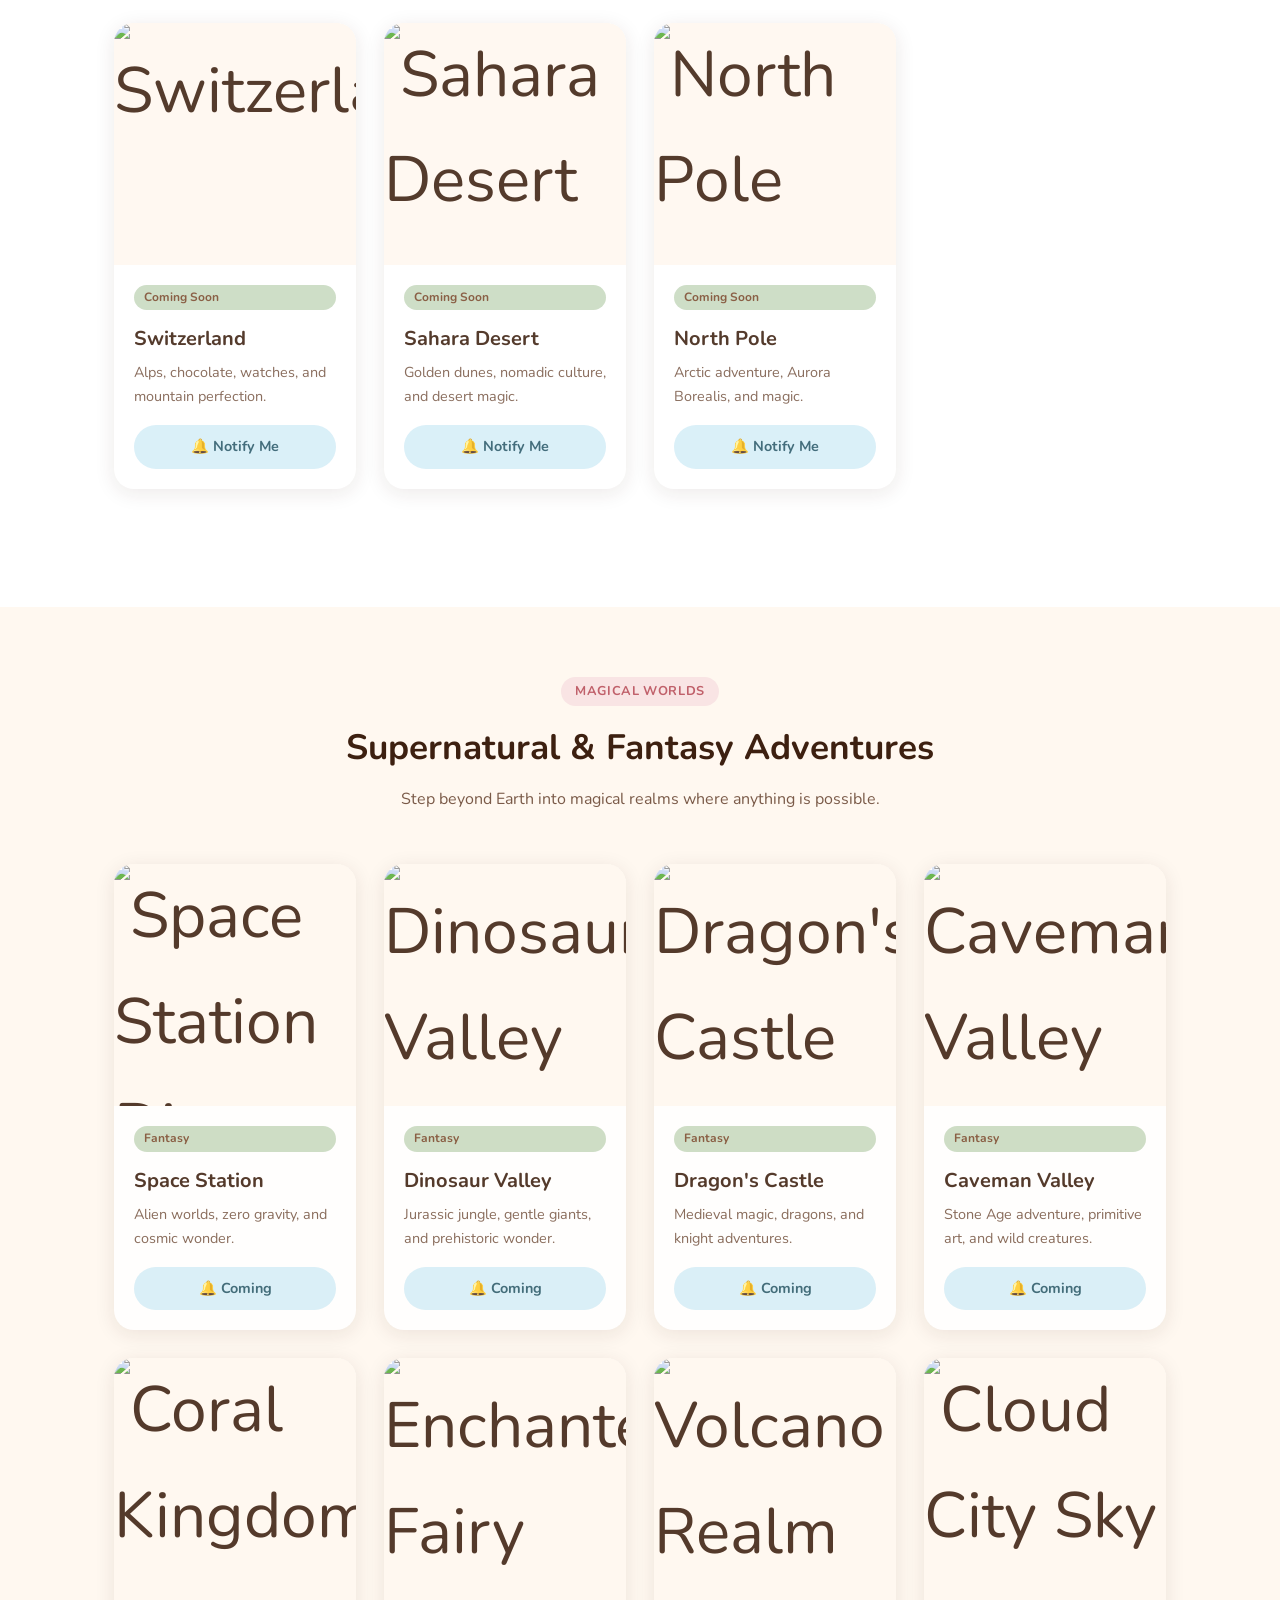
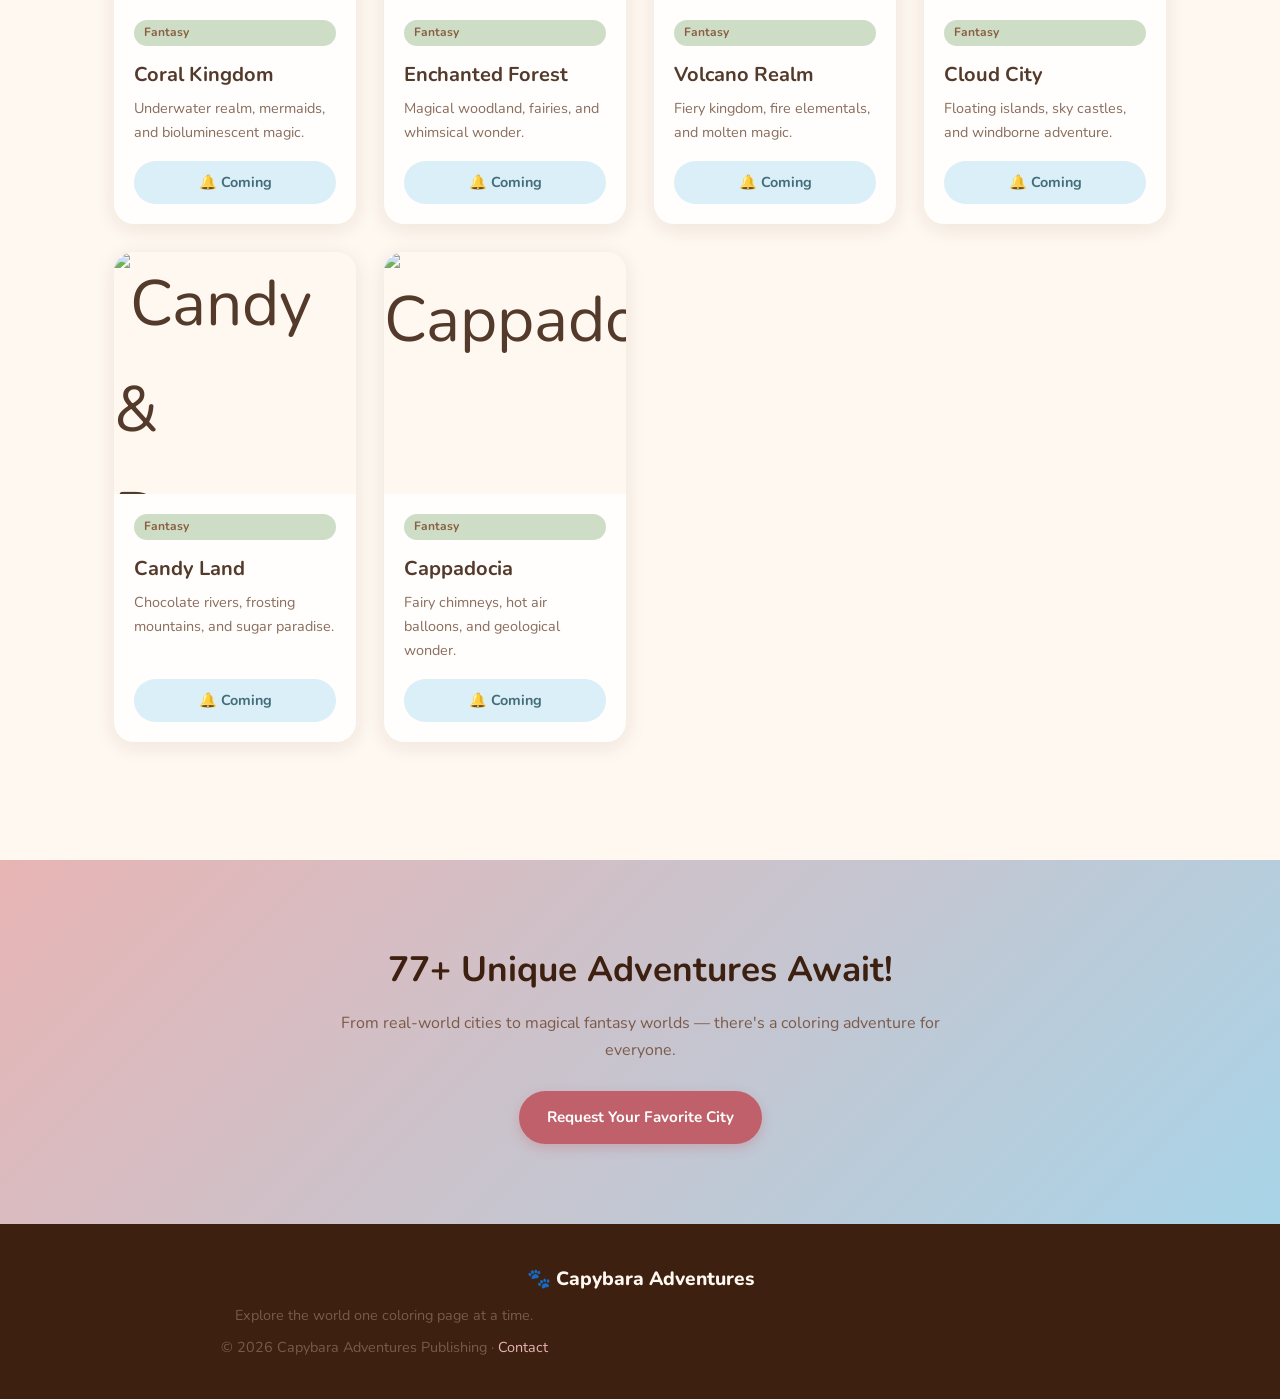
==== commit 312e9ae7: "Update books page with all 77 cover images organized by region" ====
--- a/books.html
+++ b/books.html
@@ -27,7 +27,7 @@
 <section class="page-hero">
   <div class="container">
     <h1>All Adventures</h1>
-    <p>77 unique coloring books spanning Earth and magical worlds. Collect them all!</p>
+    <p>77+ unique coloring books spanning Earth and magical worlds. Collect them all!</p>
   </div>
 </section>
 
@@ -98,113 +98,114 @@
   </div>
 </section>
 
-<!-- ── COMING SOON: REAL WORLD ── -->
+<!-- ── COMING SOON: NEXT ADVENTURES ── -->
 <section style="padding:70px 0; background:var(--white);">
   <div class="container">
     <div class="section-header">
       <span class="pill">Coming Soon</span>
-      <h2>More Real World Adventures</h2>
+      <h2>Next Adventures</h2>
       <p><a href="contact.html">Sign up</a> to be notified when your favourite destination launches.</p>
     </div>
 
     <!-- North America -->
     <h3 style="color:var(--text-mid); font-size:0.85rem; letter-spacing:.1em; text-transform:uppercase; margin-bottom:20px;">🌎 North America</h3>
     <div class="books-grid" style="margin-bottom:48px;">
-      <div class="book-card" style="opacity:.88;"><div class="book-cover"><img src="assets/images/SanFrancisco-cover.png" alt="San Francisco" /></div><div class="book-info"><span class="book-badge">Coming Soon</span><h3>San Francisco</h3><p>Golden Gate Bridge, cable cars, and tech culture.</p><a href="contact.html" class="amazon-btn" style="background:var(--sky); color:#2a5a6a;">🔔 Notify Me</a></div></div>
-      <div class="book-card" style="opacity:.88;"><div class="book-cover"><img src="assets/images/Texas-cover.png" alt="Texas" /></div><div class="book-info"><span class="book-badge">Coming Soon</span><h3>Texas</h3><p>Cowboy culture, BBQ, and wide open spaces.</p><a href="contact.html" class="amazon-btn" style="background:var(--sky); color:#2a5a6a;">🔔 Notify Me</a></div></div>
-      <div class="book-card" style="opacity:.88;"><div class="book-cover"><img src="assets/images/Hawaii-cover.png" alt="Hawaii" /></div><div class="book-info"><span class="book-badge">Coming Soon</span><h3>Hawaii</h3><p>Tropical beaches, volcanoes, and island paradise.</p><a href="contact.html" class="amazon-btn" style="background:var(--sky); color:#2a5a6a;">🔔 Notify Me</a></div></div>
-      <div class="book-card" style="opacity:.88;"><div class="book-cover"><img src="assets/images/NewOrleans-cover.png" alt="New Orleans" /></div><div class="book-info"><span class="book-badge">Coming Soon</span><h3>New Orleans</h3><p>Jazz, Mardi Gras, and Southern charm.</p><a href="contact.html" class="amazon-btn" style="background:var(--sky); color:#2a5a6a;">🔔 Notify Me</a></div></div>
-      <div class="book-card" style="opacity:.88;"><div class="book-cover"><img src="assets/images/Alaska-cover.png" alt="Alaska" /></div><div class="book-info"><span class="book-badge">Coming Soon</span><h3>Alaska</h3><p>Northern Lights, glaciers, and wilderness.</p><a href="contact.html" class="amazon-btn" style="background:var(--sky); color:#2a5a6a;">🔔 Notify Me</a></div></div>
-      <div class="book-card" style="opacity:.88;"><div class="book-cover"><img src="assets/images/Caribbean-cover.png" alt="Caribbean" /></div><div class="book-info"><span class="book-badge">Coming Soon</span><h3>Caribbean</h3><p>Turquoise waters, island culture, and reggae.</p><a href="contact.html" class="amazon-btn" style="background:var(--sky); color:#2a5a6a;">🔔 Notify Me</a></div></div>
+      <div class="book-card" style="opacity:.88;"><div class="book-cover"><img src="assets/images/CapybaraAdventures_SanFrancisco.png" alt="San Francisco" /></div><div class="book-info"><span class="book-badge">Coming Soon</span><h3>San Francisco</h3><p>Golden Gate Bridge, cable cars, and tech culture.</p><a href="contact.html" class="amazon-btn" style="background:var(--sky); color:#2a5a6a;">🔔 Notify Me</a></div></div>
+      <div class="book-card" style="opacity:.88;"><div class="book-cover"><img src="assets/images/CapybaraAdventures_Texas.png" alt="Texas" /></div><div class="book-info"><span class="book-badge">Coming Soon</span><h3>Texas</h3><p>Cowboy culture, BBQ, and wide open spaces.</p><a href="contact.html" class="amazon-btn" style="background:var(--sky); color:#2a5a6a;">🔔 Notify Me</a></div></div>
+      <div class="book-card" style="opacity:.88;"><div class="book-cover"><img src="assets/images/CapybaraAdventures_Hawaii.png" alt="Hawaii" /></div><div class="book-info"><span class="book-badge">Coming Soon</span><h3>Hawaii</h3><p>Tropical beaches, volcanoes, and island paradise.</p><a href="contact.html" class="amazon-btn" style="background:var(--sky); color:#2a5a6a;">🔔 Notify Me</a></div></div>
+      <div class="book-card" style="opacity:.88;"><div class="book-cover"><img src="assets/images/CapybaraAdventures_NewOrleans.png" alt="New Orleans" /></div><div class="book-info"><span class="book-badge">Coming Soon</span><h3>New Orleans</h3><p>Jazz, Mardi Gras, and Southern charm.</p><a href="contact.html" class="amazon-btn" style="background:var(--sky); color:#2a5a6a;">🔔 Notify Me</a></div></div>
+      <div class="book-card" style="opacity:.88;"><div class="book-cover"><img src="assets/images/CapybaraAdventures_Alaska.png" alt="Alaska" /></div><div class="book-info"><span class="book-badge">Coming Soon</span><h3>Alaska</h3><p>Northern Lights, glaciers, and wilderness.</p><a href="contact.html" class="amazon-btn" style="background:var(--sky); color:#2a5a6a;">🔔 Notify Me</a></div></div>
+      <div class="book-card" style="opacity:.88;"><div class="book-cover"><img src="assets/images/CapybaraAdventures_Caribbean.png" alt="Caribbean" /></div><div class="book-info"><span class="book-badge">Coming Soon</span><h3>Caribbean</h3><p>Turquoise waters, island culture, and reggae.</p><a href="contact.html" class="amazon-btn" style="background:var(--sky); color:#2a5a6a;">🔔 Notify Me</a></div></div>
     </div>
 
     <!-- South America -->
     <h3 style="color:var(--text-mid); font-size:0.85rem; letter-spacing:.1em; text-transform:uppercase; margin-bottom:20px;">🌎 South America</h3>
     <div class="books-grid" style="margin-bottom:48px;">
-      <div class="book-card" style="opacity:.88;"><div class="book-cover"><img src="assets/images/Cartagena-cover.png" alt="Cartagena" /></div><div class="book-info"><span class="book-badge">Coming Soon</span><h3>Cartagena</h3><p>Colonial walls, tropical flowers, and Caribbean coast.</p><a href="contact.html" class="amazon-btn" style="background:var(--sky); color:#2a5a6a;">🔔 Notify Me</a></div></div>
-      <div class="book-card" style="opacity:.88;"><div class="book-cover"><img src="assets/images/BuenosAires-cover.png" alt="Buenos Aires" /></div><div class="book-info"><span class="book-badge">Coming Soon</span><h3>Buenos Aires</h3><p>Tango, steakhouses, and Latin passion.</p><a href="contact.html" class="amazon-btn" style="background:var(--sky); color:#2a5a6a;">🔔 Notify Me</a></div></div>
-      <div class="book-card" style="opacity:.88;"><div class="book-cover"><img src="assets/images/RiodeJaneiro-cover.png" alt="Rio de Janeiro" /></div><div class="book-info"><span class="book-badge">Coming Soon</span><h3>Rio de Janeiro</h3><p>Christ the Redeemer, beaches, and Carnival.</p><a href="contact.html" class="amazon-btn" style="background:var(--sky); color:#2a5a6a;">🔔 Notify Me</a></div></div>
-      <div class="book-card" style="opacity:.88;"><div class="book-cover"><img src="assets/images/Cusco-cover.png" alt="Cusco" /></div><div class="book-info"><span class="book-badge">Coming Soon</span><h3>Cusco</h3><p>Machu Picchu, Inca heritage, and mountain magic.</p><a href="contact.html" class="amazon-btn" style="background:var(--sky); color:#2a5a6a;">🔔 Notify Me</a></div></div>
-      <div class="book-card" style="opacity:.88;"><div class="book-cover"><img src="assets/images/Bogota-cover.png" alt="Bogotá" /></div><div class="book-info"><span class="book-badge">Coming Soon</span><h3>Bogotá</h3><p>Mountain capital, vibrant culture, and coffee.</p><a href="contact.html" class="amazon-btn" style="background:var(--sky); color:#2a5a6a;">🔔 Notify Me</a></div></div>
+      <div class="book-card" style="opacity:.88;"><div class="book-cover"><img src="assets/images/CapybaraAdventures_Cartagena.png" alt="Cartagena" /></div><div class="book-info"><span class="book-badge">Coming Soon</span><h3>Cartagena</h3><p>Colonial walls, tropical flowers, and Caribbean coast.</p><a href="contact.html" class="amazon-btn" style="background:var(--sky); color:#2a5a6a;">🔔 Notify Me</a></div></div>
+      <div class="book-card" style="opacity:.88;"><div class="book-cover"><img src="assets/images/CapybaraAdventures_BuenosAires.png" alt="Buenos Aires" /></div><div class="book-info"><span class="book-badge">Coming Soon</span><h3>Buenos Aires</h3><p>Tango, steakhouses, and Latin passion.</p><a href="contact.html" class="amazon-btn" style="background:var(--sky); color:#2a5a6a;">🔔 Notify Me</a></div></div>
+      <div class="book-card" style="opacity:.88;"><div class="book-cover"><img src="assets/images/CapybaraAdventures_RiodeJaneiro.png" alt="Rio de Janeiro" /></div><div class="book-info"><span class="book-badge">Coming Soon</span><h3>Rio de Janeiro</h3><p>Christ the Redeemer, beaches, and Carnival.</p><a href="contact.html" class="amazon-btn" style="background:var(--sky); color:#2a5a6a;">🔔 Notify Me</a></div></div>
+      <div class="book-card" style="opacity:.88;"><div class="book-cover"><img src="assets/images/CapybaraAdventures_Cusco.png" alt="Cusco" /></div><div class="book-info"><span class="book-badge">Coming Soon</span><h3>Cusco</h3><p>Machu Picchu, Inca heritage, and mountain magic.</p><a href="contact.html" class="amazon-btn" style="background:var(--sky); color:#2a5a6a;">🔔 Notify Me</a></div></div>
+      <div class="book-card" style="opacity:.88;"><div class="book-cover"><img src="assets/images/CapybaraAdventures_Bogota.png" alt="Bogotá" /></div><div class="book-info"><span class="book-badge">Coming Soon</span><h3>Bogotá</h3><p>Mountain capital, vibrant culture, and coffee.</p><a href="contact.html" class="amazon-btn" style="background:var(--sky); color:#2a5a6a;">🔔 Notify Me</a></div></div>
+      <div class="book-card" style="opacity:.88;"><div class="book-cover"><img src="assets/images/CapybaraAdventures_Havana.png" alt="Havana" /></div><div class="book-info"><span class="book-badge">Coming Soon</span><h3>Havana</h3><p>Classic cars, colorful buildings, and Caribbean soul.</p><a href="contact.html" class="amazon-btn" style="background:var(--sky); color:#2a5a6a;">🔔 Notify Me</a></div></div>
     </div>
 
     <!-- Europe -->
     <h3 style="color:var(--text-mid); font-size:0.85rem; letter-spacing:.1em; text-transform:uppercase; margin-bottom:20px;">🌍 Europe</h3>
     <div class="books-grid" style="margin-bottom:48px;">
-      <div class="book-card" style="opacity:.88;"><div class="book-cover"><img src="assets/images/Paris-cover.png" alt="Paris" /></div><div class="book-info"><span class="book-badge">Coming Soon</span><h3>Paris</h3><p>Eiffel Tower, Louvre, and Parisian elegance.</p><a href="contact.html" class="amazon-btn" style="background:var(--sky); color:#2a5a6a;">🔔 Notify Me</a></div></div>
-      <div class="book-card" style="opacity:.88;"><div class="book-cover"><img src="assets/images/Barcelona-cover.png" alt="Barcelona" /></div><div class="book-info"><span class="book-badge">Coming Soon</span><h3>Barcelona</h3><p>Sagrada Familia, Gaudí, and Mediterranean.</p><a href="contact.html" class="amazon-btn" style="background:var(--sky); color:#2a5a6a;">🔔 Notify Me</a></div></div>
-      <div class="book-card" style="opacity:.88;"><div class="book-cover"><img src="assets/images/Amsterdam-cover.png" alt="Amsterdam" /></div><div class="book-info"><span class="book-badge">Coming Soon</span><h3>Amsterdam</h3><p>Canals, bicycles, and Dutch charm.</p><a href="contact.html" class="amazon-btn" style="background:var(--sky); color:#2a5a6a;">🔔 Notify Me</a></div></div>
-      <div class="book-card" style="opacity:.88;"><div class="book-cover"><img src="assets/images/Rome-cover.png" alt="Rome" /></div><div class="book-info"><span class="book-badge">Coming Soon</span><h3>Rome</h3><p>Colosseum, Vatican, and eternal history.</p><a href="contact.html" class="amazon-btn" style="background:var(--sky); color:#2a5a6a;">🔔 Notify Me</a></div></div>
-      <div class="book-card" style="opacity:.88;"><div class="book-cover"><img src="assets/images/Instanbul-cover.png" alt="Istanbul" /></div><div class="book-info"><span class="book-badge">Coming Soon</span><h3>Istanbul</h3><p>Blue Mosque, spice markets, and East meets West.</p><a href="contact.html" class="amazon-btn" style="background:var(--sky); color:#2a5a6a;">🔔 Notify Me</a></div></div>
-      <div class="book-card" style="opacity:.88;"><div class="book-cover"><img src="assets/images/Berlin-cover.png" alt="Berlin" /></div><div class="book-info"><span class="book-badge">Coming Soon</span><h3>Berlin</h3><p>History, art, and modern German culture.</p><a href="contact.html" class="amazon-btn" style="background:var(--sky); color:#2a5a6a;">🔔 Notify Me</a></div></div>
-      <div class="book-card" style="opacity:.88;"><div class="book-cover"><img src="assets/images/Prague-cover.png" alt="Prague" /></div><div class="book-info"><span class="book-badge">Coming Soon</span><h3>Prague</h3><p>Charles Bridge, castles, and fairy-tale magic.</p><a href="contact.html" class="amazon-btn" style="background:var(--sky); color:#2a5a6a;">🔔 Notify Me</a></div></div>
-      <div class="book-card" style="opacity:.88;"><div class="book-cover"><img src="assets/images/Vienna-cover.png" alt="Vienna" /></div><div class="book-info"><span class="book-badge">Coming Soon</span><h3>Vienna</h3><p>Imperial palaces, classical music, and elegance.</p><a href="contact.html" class="amazon-btn" style="background:var(--sky); color:#2a5a6a;">🔔 Notify Me</a></div></div>
-      <div class="book-card" style="opacity:.88;"><div class="book-cover"><img src="assets/images/Copenhagen-cover.png" alt="Copenhagen" /></div><div class="book-info"><span class="book-badge">Coming Soon</span><h3>Copenhagen</h3><p>Hygge, Nyhavn, and Nordic design.</p><a href="contact.html" class="amazon-btn" style="background:var(--sky); color:#2a5a6a;">🔔 Notify Me</a></div></div>
-      <div class="book-card" style="opacity:.88;"><div class="book-cover"><img src="assets/images/Lisbon-cover.png" alt="Lisbon" /></div><div class="book-info"><span class="book-badge">Coming Soon</span><h3>Lisbon</h3><p>Pastéis de nata, tilework, and riverside charm.</p><a href="contact.html" class="amazon-btn" style="background:var(--sky); color:#2a5a6a;">🔔 Notify Me</a></div></div>
-      <div class="book-card" style="opacity:.88;"><div class="book-cover"><img src="assets/images/Dublin-cover.png" alt="Dublin" /></div><div class="book-info"><span class="book-badge">Coming Soon</span><h3>Dublin</h3><p>Guinness, literary heritage, and Irish warmth.</p><a href="contact.html" class="amazon-btn" style="background:var(--sky); color:#2a5a6a;">🔔 Notify Me</a></div></div>
-      <div class="book-card" style="opacity:.88;"><div class="book-cover"><img src="assets/images/Edinburgh-cover.png" alt="Edinburgh" /></div><div class="book-info"><span class="book-badge">Coming Soon</span><h3>Edinburgh</h3><p>Castle, Scottish highlands, and misty magic.</p><a href="contact.html" class="amazon-btn" style="background:var(--sky); color:#2a5a6a;">🔔 Notify Me</a></div></div>
-      <div class="book-card" style="opacity:.88;"><div class="book-cover"><img src="assets/images/London-cover.png" alt="London" /></div><div class="book-info"><span class="book-badge">Coming Soon</span><h3>London</h3><p>Big Ben, royalty, and Thames-side charm.</p><a href="contact.html" class="amazon-btn" style="background:var(--sky); color:#2a5a6a;">🔔 Notify Me</a></div></div>
-      <div class="book-card" style="opacity:.88;"><div class="book-cover"><img src="assets/images/Oslo-cover.png" alt="Oslo" /></div><div class="book-info"><span class="book-badge">Coming Soon</span><h3>Oslo</h3><p>Norwegian fjords, modern design, and nature.</p><a href="contact.html" class="amazon-btn" style="background:var(--sky); color:#2a5a6a;">🔔 Notify Me</a></div></div>
-      <div class="book-card" style="opacity:.88;"><div class="book-cover"><img src="assets/images/Budapest-cover.png" alt="Budapest" /></div><div class="book-info"><span class="book-badge">Coming Soon</span><h3>Budapest</h3><p>Thermal baths, Danube River, and grand architecture.</p><a href="contact.html" class="amazon-btn" style="background:var(--sky); color:#2a5a6a;">🔔 Notify Me</a></div></div>
-      <div class="book-card" style="opacity:.88;"><div class="book-cover"><img src="assets/images/Krakow-cover.png" alt="Krakow" /></div><div class="book-info"><span class="book-badge">Coming Soon</span><h3>Krakow</h3><p>Medieval market square, Jewish heritage, and salt mines.</p><a href="contact.html" class="amazon-btn" style="background:var(--sky); color:#2a5a6a;">🔔 Notify Me</a></div></div>
-      <div class="book-card" style="opacity:.88;"><div class="book-cover"><img src="assets/images/Moscow-cover.png" alt="Moscow" /></div><div class="book-info"><span class="book-badge">Coming Soon</span><h3>Moscow</h3><p>Red Square, onion domes, and Russian grandeur.</p><a href="contact.html" class="amazon-btn" style="background:var(--sky); color:#2a5a6a;">🔔 Notify Me</a></div></div>
-      <div class="book-card" style="opacity:.88;"><div class="book-cover"><img src="assets/images/Athens-cover.png" alt="Athens" /></div><div class="book-info"><span class="book-badge">Coming Soon</span><h3>Athens</h3><p>Parthenon, ancient ruins, and Mediterranean sun.</p><a href="contact.html" class="amazon-btn" style="background:var(--sky); color:#2a5a6a;">🔔 Notify Me</a></div></div>
-      <div class="book-card" style="opacity:.88;"><div class="book-cover"><img src="assets/images/Florence-cover.png" alt="Florence" /></div><div class="book-info"><span class="book-badge">Coming Soon</span><h3>Florence</h3><p>Renaissance art, Duomo, and Tuscan beauty.</p><a href="contact.html" class="amazon-btn" style="background:var(--sky); color:#2a5a6a;">🔔 Notify Me</a></div></div>
-      <div class="book-card" style="opacity:.88;"><div class="book-cover"><img src="assets/images/Brussels-cover.png" alt="Brussels" /></div><div class="book-info"><span class="book-badge">Coming Soon</span><h3>Brussels</h3><p>Grand Place, Atomium, and Belgian chocolate.</p><a href="contact.html" class="amazon-btn" style="background:var(--sky); color:#2a5a6a;">🔔 Notify Me</a></div></div>
-      <div class="book-card" style="opacity:.88;"><div class="book-cover"><img src="assets/images/Seville-cover.png" alt="Seville" /></div><div class="book-info"><span class="book-badge">Coming Soon</span><h3>Seville</h3><p>Flamenco, Alcázar palace, and Andalusian passion.</p><a href="contact.html" class="amazon-btn" style="background:var(--sky); color:#2a5a6a;">🔔 Notify Me</a></div></div>
-      <div class="book-card" style="opacity:.88;"><div class="book-cover"><img src="assets/images/Interlaken-cover.png" alt="Interlaken" /></div><div class="book-info"><span class="book-badge">Coming Soon</span><h3>Interlaken</h3><p>Alpine mountains, Jungfrau, and adventure sports.</p><a href="contact.html" class="amazon-btn" style="background:var(--sky); color:#2a5a6a;">🔔 Notify Me</a></div></div>
-      <div class="book-card" style="opacity:.88;"><div class="book-cover"><img src="assets/images/Stockholm-cover.png" alt="Stockholm" /></div><div class="book-info"><span class="book-badge">Coming Soon</span><h3>Stockholm</h3><p>Island archipelago, Gamla Stan, and Nordic design.</p><a href="contact.html" class="amazon-btn" style="background:var(--sky); color:#2a5a6a;">🔔 Notify Me</a></div></div>
+      <div class="book-card" style="opacity:.88;"><div class="book-cover"><img src="assets/images/CapybaraAdventures_Paris.png" alt="Paris" /></div><div class="book-info"><span class="book-badge">Coming Soon</span><h3>Paris</h3><p>Eiffel Tower, Louvre, and Parisian elegance.</p><a href="contact.html" class="amazon-btn" style="background:var(--sky); color:#2a5a6a;">🔔 Notify Me</a></div></div>
+      <div class="book-card" style="opacity:.88;"><div class="book-cover"><img src="assets/images/CapybaraAdventures_Barcelona.png" alt="Barcelona" /></div><div class="book-info"><span class="book-badge">Coming Soon</span><h3>Barcelona</h3><p>Sagrada Familia, Gaudí, and Mediterranean.</p><a href="contact.html" class="amazon-btn" style="background:var(--sky); color:#2a5a6a;">🔔 Notify Me</a></div></div>
+      <div class="book-card" style="opacity:.88;"><div class="book-cover"><img src="assets/images/CapybaraAdventures_Amsterdam.png" alt="Amsterdam" /></div><div class="book-info"><span class="book-badge">Coming Soon</span><h3>Amsterdam</h3><p>Canals, bicycles, and Dutch charm.</p><a href="contact.html" class="amazon-btn" style="background:var(--sky); color:#2a5a6a;">🔔 Notify Me</a></div></div>
+      <div class="book-card" style="opacity:.88;"><div class="book-cover"><img src="assets/images/CapybaraAdventures_Rome.png" alt="Rome" /></div><div class="book-info"><span class="book-badge">Coming Soon</span><h3>Rome</h3><p>Colosseum, Vatican, and eternal history.</p><a href="contact.html" class="amazon-btn" style="background:var(--sky); color:#2a5a6a;">🔔 Notify Me</a></div></div>
+      <div class="book-card" style="opacity:.88;"><div class="book-cover"><img src="assets/images/CapybaraAdventures_Instanbul.png" alt="Istanbul" /></div><div class="book-info"><span class="book-badge">Coming Soon</span><h3>Istanbul</h3><p>Blue Mosque, spice markets, and East meets West.</p><a href="contact.html" class="amazon-btn" style="background:var(--sky); color:#2a5a6a;">🔔 Notify Me</a></div></div>
+      <div class="book-card" style="opacity:.88;"><div class="book-cover"><img src="assets/images/CapybaraAdventures_Berlin.png" alt="Berlin" /></div><div class="book-info"><span class="book-badge">Coming Soon</span><h3>Berlin</h3><p>History, art, and modern German culture.</p><a href="contact.html" class="amazon-btn" style="background:var(--sky); color:#2a5a6a;">🔔 Notify Me</a></div></div>
+      <div class="book-card" style="opacity:.88;"><div class="book-cover"><img src="assets/images/CapybaraAdventures_Prague.png" alt="Prague" /></div><div class="book-info"><span class="book-badge">Coming Soon</span><h3>Prague</h3><p>Charles Bridge, castles, and fairy-tale magic.</p><a href="contact.html" class="amazon-btn" style="background:var(--sky); color:#2a5a6a;">🔔 Notify Me</a></div></div>
+      <div class="book-card" style="opacity:.88;"><div class="book-cover"><img src="assets/images/CapybaraAdventures_Vienna.png" alt="Vienna" /></div><div class="book-info"><span class="book-badge">Coming Soon</span><h3>Vienna</h3><p>Imperial palaces, classical music, and elegance.</p><a href="contact.html" class="amazon-btn" style="background:var(--sky); color:#2a5a6a;">🔔 Notify Me</a></div></div>
+      <div class="book-card" style="opacity:.88;"><div class="book-cover"><img src="assets/images/CapybaraAdventures_Copenhagen.png" alt="Copenhagen" /></div><div class="book-info"><span class="book-badge">Coming Soon</span><h3>Copenhagen</h3><p>Hygge, Nyhavn, and Nordic design.</p><a href="contact.html" class="amazon-btn" style="background:var(--sky); color:#2a5a6a;">🔔 Notify Me</a></div></div>
+      <div class="book-card" style="opacity:.88;"><div class="book-cover"><img src="assets/images/CapybaraAdventures_Lisbon.png" alt="Lisbon" /></div><div class="book-info"><span class="book-badge">Coming Soon</span><h3>Lisbon</h3><p>Pastéis de nata, tilework, and riverside charm.</p><a href="contact.html" class="amazon-btn" style="background:var(--sky); color:#2a5a6a;">🔔 Notify Me</a></div></div>
+      <div class="book-card" style="opacity:.88;"><div class="book-cover"><img src="assets/images/CapybaraAdventures_Dublin.png" alt="Dublin" /></div><div class="book-info"><span class="book-badge">Coming Soon</span><h3>Dublin</h3><p>Guinness, literary heritage, and Irish warmth.</p><a href="contact.html" class="amazon-btn" style="background:var(--sky); color:#2a5a6a;">🔔 Notify Me</a></div></div>
+      <div class="book-card" style="opacity:.88;"><div class="book-cover"><img src="assets/images/CapybaraAdventures_Edinburgh.png" alt="Edinburgh" /></div><div class="book-info"><span class="book-badge">Coming Soon</span><h3>Edinburgh</h3><p>Castle, Scottish highlands, and misty magic.</p><a href="contact.html" class="amazon-btn" style="background:var(--sky); color:#2a5a6a;">🔔 Notify Me</a></div></div>
+      <div class="book-card" style="opacity:.88;"><div class="book-cover"><img src="assets/images/CapybaraAdventures_London.png" alt="London" /></div><div class="book-info"><span class="book-badge">Coming Soon</span><h3>London</h3><p>Big Ben, royalty, and Thames-side charm.</p><a href="contact.html" class="amazon-btn" style="background:var(--sky); color:#2a5a6a;">🔔 Notify Me</a></div></div>
+      <div class="book-card" style="opacity:.88;"><div class="book-cover"><img src="assets/images/CapybaraAdventures_Oslo.png" alt="Oslo" /></div><div class="book-info"><span class="book-badge">Coming Soon</span><h3>Oslo</h3><p>Norwegian fjords, modern design, and nature.</p><a href="contact.html" class="amazon-btn" style="background:var(--sky); color:#2a5a6a;">🔔 Notify Me</a></div></div>
+      <div class="book-card" style="opacity:.88;"><div class="book-cover"><img src="assets/images/CapybaraAdventures_Budapest.png" alt="Budapest" /></div><div class="book-info"><span class="book-badge">Coming Soon</span><h3>Budapest</h3><p>Thermal baths, Danube River, and grand architecture.</p><a href="contact.html" class="amazon-btn" style="background:var(--sky); color:#2a5a6a;">🔔 Notify Me</a></div></div>
+      <div class="book-card" style="opacity:.88;"><div class="book-cover"><img src="assets/images/CapybaraAdventures_Krakow.png" alt="Krakow" /></div><div class="book-info"><span class="book-badge">Coming Soon</span><h3>Krakow</h3><p>Medieval market square, Jewish heritage, and salt mines.</p><a href="contact.html" class="amazon-btn" style="background:var(--sky); color:#2a5a6a;">🔔 Notify Me</a></div></div>
+      <div class="book-card" style="opacity:.88;"><div class="book-cover"><img src="assets/images/CapybaraAdventures_Moscow.png" alt="Moscow" /></div><div class="book-info"><span class="book-badge">Coming Soon</span><h3>Moscow</h3><p>Red Square, onion domes, and Russian grandeur.</p><a href="contact.html" class="amazon-btn" style="background:var(--sky); color:#2a5a6a;">🔔 Notify Me</a></div></div>
+      <div class="book-card" style="opacity:.88;"><div class="book-cover"><img src="assets/images/CapybaraAdventures_Athens.png" alt="Athens" /></div><div class="book-info"><span class="book-badge">Coming Soon</span><h3>Athens</h3><p>Parthenon, ancient ruins, and Mediterranean sun.</p><a href="contact.html" class="amazon-btn" style="background:var(--sky); color:#2a5a6a;">🔔 Notify Me</a></div></div>
+      <div class="book-card" style="opacity:.88;"><div class="book-cover"><img src="assets/images/CapybaraAdventures_Florence.png" alt="Florence" /></div><div class="book-info"><span class="book-badge">Coming Soon</span><h3>Florence</h3><p>Renaissance art, Duomo, and Tuscan beauty.</p><a href="contact.html" class="amazon-btn" style="background:var(--sky); color:#2a5a6a;">🔔 Notify Me</a></div></div>
+      <div class="book-card" style="opacity:.88;"><div class="book-cover"><img src="assets/images/CapybaraAdventures_Brussels.png" alt="Brussels" /></div><div class="book-info"><span class="book-badge">Coming Soon</span><h3>Brussels</h3><p>Grand Place, Atomium, and Belgian chocolate.</p><a href="contact.html" class="amazon-btn" style="background:var(--sky); color:#2a5a6a;">🔔 Notify Me</a></div></div>
+      <div class="book-card" style="opacity:.88;"><div class="book-cover"><img src="assets/images/CapybaraAdventures_Seville.png" alt="Seville" /></div><div class="book-info"><span class="book-badge">Coming Soon</span><h3>Seville</h3><p>Flamenco, Alcázar palace, and Andalusian passion.</p><a href="contact.html" class="amazon-btn" style="background:var(--sky); color:#2a5a6a;">🔔 Notify Me</a></div></div>
+      <div class="book-card" style="opacity:.88;"><div class="book-cover"><img src="assets/images/CapybaraAdventures_Interlaken.png" alt="Interlaken" /></div><div class="book-info"><span class="book-badge">Coming Soon</span><h3>Interlaken</h3><p>Alpine mountains, Jungfrau, and adventure sports.</p><a href="contact.html" class="amazon-btn" style="background:var(--sky); color:#2a5a6a;">🔔 Notify Me</a></div></div>
+      <div class="book-card" style="opacity:.88;"><div class="book-cover"><img src="assets/images/CapybaraAdventures_Stockholm.png" alt="Stockholm" /></div><div class="book-info"><span class="book-badge">Coming Soon</span><h3>Stockholm</h3><p>Island archipelago, Gamla Stan, and Nordic design.</p><a href="contact.html" class="amazon-btn" style="background:var(--sky); color:#2a5a6a;">🔔 Notify Me</a></div></div>
     </div>
 
     <!-- Africa -->
     <h3 style="color:var(--text-mid); font-size:0.85rem; letter-spacing:.1em; text-transform:uppercase; margin-bottom:20px;">🌍 Africa</h3>
     <div class="books-grid" style="margin-bottom:48px;">
-      <div class="book-card" style="opacity:.88;"><div class="book-cover"><img src="assets/images/Marrakech-cover.png" alt="Marrakech" /></div><div class="book-info"><span class="book-badge">Coming Soon</span><h3>Marrakech</h3><p>Medina souks, Djemaa el-Fna, and Moorish magic.</p><a href="contact.html" class="amazon-btn" style="background:var(--sky); color:#2a5a6a;">🔔 Notify Me</a></div></div>
-      <div class="book-card" style="opacity:.88;"><div class="book-cover"><img src="assets/images/Fez-cover.png" alt="Fez" /></div><div class="book-info"><span class="book-badge">Coming Soon</span><h3>Fez</h3><p>Ancient medina, leather tanneries, and Islamic heritage.</p><a href="contact.html" class="amazon-btn" style="background:var(--sky); color:#2a5a6a;">🔔 Notify Me</a></div></div>
-      <div class="book-card" style="opacity:.88;"><div class="book-cover"><img src="assets/images/Capetown-cover.png" alt="Cape Town" /></div><div class="book-info"><span class="book-badge">Coming Soon</span><h3>Cape Town</h3><p>Table Mountain, penguins, and Cape beauty.</p><a href="contact.html" class="amazon-btn" style="background:var(--sky); color:#2a5a6a;">🔔 Notify Me</a></div></div>
-      <div class="book-card" style="opacity:.88;"><div class="book-cover"><img src="assets/images/Nairobi-cover.png" alt="Nairobi" /></div><div class="book-info"><span class="book-badge">Coming Soon</span><h3>Nairobi</h3><p>Safari gateway, Giraffe Centre, and Kenya adventure.</p><a href="contact.html" class="amazon-btn" style="background:var(--sky); color:#2a5a6a;">🔔 Notify Me</a></div></div>
-      <div class="book-card" style="opacity:.88;"><div class="book-cover"><img src="assets/images/Zanzibar-cover.png" alt="Zanzibar" /></div><div class="book-info"><span class="book-badge">Coming Soon</span><h3>Zanzibar</h3><p>Spice islands, turquoise waters, and Swahili culture.</p><a href="contact.html" class="amazon-btn" style="background:var(--sky); color:#2a5a6a;">🔔 Notify Me</a></div></div>
-      <div class="book-card" style="opacity:.88;"><div class="book-cover"><img src="assets/images/Lagos-cover.png" alt="Lagos" /></div><div class="book-info"><span class="book-badge">Coming Soon</span><h3>Lagos</h3><p>Modern Africa, Afrobeats, and vibrant energy.</p><a href="contact.html" class="amazon-btn" style="background:var(--sky); color:#2a5a6a;">🔔 Notify Me</a></div></div>
+      <div class="book-card" style="opacity:.88;"><div class="book-cover"><img src="assets/images/CapybaraAdventures_Marrakech.png" alt="Marrakech" /></div><div class="book-info"><span class="book-badge">Coming Soon</span><h3>Marrakech</h3><p>Medina souks, Djemaa el-Fna, and Moorish magic.</p><a href="contact.html" class="amazon-btn" style="background:var(--sky); color:#2a5a6a;">🔔 Notify Me</a></div></div>
+      <div class="book-card" style="opacity:.88;"><div class="book-cover"><img src="assets/images/CapybaraAdventures_Fez.png" alt="Fez" /></div><div class="book-info"><span class="book-badge">Coming Soon</span><h3>Fez</h3><p>Ancient medina, leather tanneries, and Islamic heritage.</p><a href="contact.html" class="amazon-btn" style="background:var(--sky); color:#2a5a6a;">🔔 Notify Me</a></div></div>
+      <div class="book-card" style="opacity:.88;"><div class="book-cover"><img src="assets/images/CapybaraAdventures_Capetown.png" alt="Cape Town" /></div><div class="book-info"><span class="book-badge">Coming Soon</span><h3>Cape Town</h3><p>Table Mountain, penguins, and Cape beauty.</p><a href="contact.html" class="amazon-btn" style="background:var(--sky); color:#2a5a6a;">🔔 Notify Me</a></div></div>
+      <div class="book-card" style="opacity:.88;"><div class="book-cover"><img src="assets/images/CapybaraAdventures_Nairobi.png" alt="Nairobi" /></div><div class="book-info"><span class="book-badge">Coming Soon</span><h3>Nairobi</h3><p>Safari gateway, Giraffe Centre, and Kenya adventure.</p><a href="contact.html" class="amazon-btn" style="background:var(--sky); color:#2a5a6a;">🔔 Notify Me</a></div></div>
+      <div class="book-card" style="opacity:.88;"><div class="book-cover"><img src="assets/images/CapybaraAdventures_Zanzibar.png" alt="Zanzibar" /></div><div class="book-info"><span class="book-badge">Coming Soon</span><h3>Zanzibar</h3><p>Spice islands, turquoise waters, and Swahili culture.</p><a href="contact.html" class="amazon-btn" style="background:var(--sky); color:#2a5a6a;">🔔 Notify Me</a></div></div>
+      <div class="book-card" style="opacity:.88;"><div class="book-cover"><img src="assets/images/CapybaraAdventures_Lagos.png" alt="Lagos" /></div><div class="book-info"><span class="book-badge">Coming Soon</span><h3>Lagos</h3><p>Modern Africa, Afrobeats, and vibrant energy.</p><a href="contact.html" class="amazon-btn" style="background:var(--sky); color:#2a5a6a;">🔔 Notify Me</a></div></div>
     </div>
 
     <!-- Middle East & Asia -->
     <h3 style="color:var(--text-mid); font-size:0.85rem; letter-spacing:.1em; text-transform:uppercase; margin-bottom:20px;">🌏 Middle East & Asia</h3>
     <div class="books-grid" style="margin-bottom:48px;">
-      <div class="book-card" style="opacity:.88;"><div class="book-cover"><img src="assets/images/Dubai-cover.png" alt="Dubai" /></div><div class="book-info"><span class="book-badge">Coming Soon</span><h3>Dubai</h3><p>Burj Khalifa, desert dunes, and luxury.</p><a href="contact.html" class="amazon-btn" style="background:var(--sky); color:#2a5a6a;">🔔 Notify Me</a></div></div>
-      <div class="book-card" style="opacity:.88;"><div class="book-cover"><img src="assets/images/Seoul-cover.png" alt="Seoul" /></div><div class="book-info"><span class="book-badge">Coming Soon</span><h3>Seoul</h3><p>K-pop, palaces, and Korean culture.</p><a href="contact.html" class="amazon-btn" style="background:var(--sky); color:#2a5a6a;">🔔 Notify Me</a></div></div>
-      <div class="book-card" style="opacity:.88;"><div class="book-cover"><img src="assets/images/Bali-cover.png" alt="Bali" /></div><div class="book-info"><span class="book-badge">Coming Soon</span><h3>Bali</h3><p>Rice terraces, temples, and island spirituality.</p><a href="contact.html" class="amazon-btn" style="background:var(--sky); color:#2a5a6a;">🔔 Notify Me</a></div></div>
-      <div class="book-card" style="opacity:.88;"><div class="book-cover"><img src="assets/images/Bangkok-cover.png" alt="Bangkok" /></div><div class="book-info"><span class="book-badge">Coming Soon</span><h3>Bangkok</h3><p>Golden temples, floating markets, and tuk-tuks.</p><a href="contact.html" class="amazon-btn" style="background:var(--sky); color:#2a5a6a;">🔔 Notify Me</a></div></div>
-      <div class="book-card" style="opacity:.88;"><div class="book-cover"><img src="assets/images/Mumbai-cover.png" alt="Mumbai" /></div><div class="book-info"><span class="book-badge">Coming Soon</span><h3>Mumbai</h3><p>Bollywood, Gateway of India, and Indian energy.</p><a href="contact.html" class="amazon-btn" style="background:var(--sky); color:#2a5a6a;">🔔 Notify Me</a></div></div>
-      <div class="book-card" style="opacity:.88;"><div class="book-cover"><img src="assets/images/Singapore-cover.png" alt="Singapore" /></div><div class="book-info"><span class="book-badge">Coming Soon</span><h3>Singapore</h3><p>Marina Bay, gardens, and modern Asia.</p><a href="contact.html" class="amazon-btn" style="background:var(--sky); color:#2a5a6a;">🔔 Notify Me</a></div></div>
-      <div class="book-card" style="opacity:.88;"><div class="book-cover"><img src="assets/images/HongKong-cover.png" alt="Hong Kong" /></div><div class="book-info"><span class="book-badge">Coming Soon</span><h3>Hong Kong</h3><p>Skyline, dim sum, and harbor magic.</p><a href="contact.html" class="amazon-btn" style="background:var(--sky); color:#2a5a6a;">🔔 Notify Me</a></div></div>
-      <div class="book-card" style="opacity:.88;"><div class="book-cover"><img src="assets/images/Hanoi-cover.png" alt="Hanoi" /></div><div class="book-info"><span class="book-badge">Coming Soon</span><h3>Hanoi</h3><p>Old quarter, Hoan Kiem Lake, and pho.</p><a href="contact.html" class="amazon-btn" style="background:var(--sky); color:#2a5a6a;">🔔 Notify Me</a></div></div>
-      <div class="book-card" style="opacity:.88;"><div class="book-cover"><img src="assets/images/Taiwan-cover.png" alt="Taiwan" /></div><div class="book-info"><span class="book-badge">Coming Soon</span><h3>Taiwan</h3><p>Night markets, mountains, and temple culture.</p><a href="contact.html" class="amazon-btn" style="background:var(--sky); color:#2a5a6a;">🔔 Notify Me</a></div></div>
-      <div class="book-card" style="opacity:.88;"><div class="book-cover"><img src="assets/images/ChiangMai-cover.png" alt="Chiang Mai" /></div><div class="book-info"><span class="book-badge">Coming Soon</span><h3>Chiang Mai</h3><p>Northern temples, lantern festivals, and jungle.</p><a href="contact.html" class="amazon-btn" style="background:var(--sky); color:#2a5a6a;">🔔 Notify Me</a></div></div>
-      <div class="book-card" style="opacity:.88;"><div class="book-cover"><img src="assets/images/Jaipur-cover.png" alt="Jaipur" /></div><div class="book-info"><span class="book-badge">Coming Soon</span><h3>Jaipur</h3><p>Pink city, palaces, and Rajasthani culture.</p><a href="contact.html" class="amazon-btn" style="background:var(--sky); color:#2a5a6a;">🔔 Notify Me</a></div></div>
-      <div class="book-card" style="opacity:.88;"><div class="book-cover"><img src="assets/images/Shanghai-cover.png" alt="Shanghai" /></div><div class="book-info"><span class="book-badge">Coming Soon</span><h3>Shanghai</h3><p>Pudong skyline, Bund, and modern China.</p><a href="contact.html" class="amazon-btn" style="background:var(--sky); color:#2a5a6a;">🔔 Notify Me</a></div></div>
-      <div class="book-card" style="opacity:.88;"><div class="book-cover"><img src="assets/images/SiemReap-cover.png" alt="Siem Reap" /></div><div class="book-info"><span class="book-badge">Coming Soon</span><h3>Siem Reap</h3><p>Angkor Wat temples, night markets, and Cambodia.</p><a href="contact.html" class="amazon-btn" style="background:var(--sky); color:#2a5a6a;">🔔 Notify Me</a></div></div>
-      <div class="book-card" style="opacity:.88;"><div class="book-cover"><img src="assets/images/HoChiMinhCity-cover.png" alt="Ho Chi Minh City" /></div><div class="book-info"><span class="book-badge">Coming Soon</span><h3>Ho Chi Minh City</h3><p>War history, bustling streets, and Vietnam energy.</p><a href="contact.html" class="amazon-btn" style="background:var(--sky); color:#2a5a6a;">🔔 Notify Me</a></div></div>
-      <div class="book-card" style="opacity:.88;"><div class="book-cover"><img src="assets/images/Kyoto-cover.png" alt="Kyoto" /></div><div class="book-info"><span class="book-badge">Coming Soon</span><h3>Kyoto</h3><p>Temples, geishas, and traditional Japan.</p><a href="contact.html" class="amazon-btn" style="background:var(--sky); color:#2a5a6a;">🔔 Notify Me</a></div></div>
-      <div class="book-card" style="opacity:.88;"><div class="book-cover"><img src="assets/images/Kathmandu-cover.png" alt="Kathmandu" /></div><div class="book-info"><span class="book-badge">Coming Soon</span><h3>Kathmandu</h3><p>Himalayan temples, prayer flags, and spirituality.</p><a href="contact.html" class="amazon-btn" style="background:var(--sky); color:#2a5a6a;">🔔 Notify Me</a></div></div>
-      <div class="book-card" style="opacity:.88;"><div class="book-cover"><img src="assets/images/HoiAn-cover.png" alt="Hoi An" /></div><div class="book-info"><span class="book-badge">Coming Soon</span><h3>Hoi An</h3><p>Lantern-lit streets, ancient town, and riverside.</p><a href="contact.html" class="amazon-btn" style="background:var(--sky); color:#2a5a6a;">🔔 Notify Me</a></div></div>
-      <div class="book-card" style="opacity:.88;"><div class="book-cover"><img src="assets/images/Agra-cover.png" alt="Agra" /></div><div class="book-info"><span class="book-badge">Coming Soon</span><h3>Agra</h3><p>Taj Mahal, marble monuments, and romance.</p><a href="contact.html" class="amazon-btn" style="background:var(--sky); color:#2a5a6a;">🔔 Notify Me</a></div></div>
-      <div class="book-card" style="opacity:.88;"><div class="book-cover"><img src="assets/images/LuangPrabang-cover.png" alt="Luang Prabang" /></div><div class="book-info"><span class="book-badge">Coming Soon</span><h3>Luang Prabang</h3><p>Laos temples, Mekong River, and mystical peace.</p><a href="contact.html" class="amazon-btn" style="background:var(--sky); color:#2a5a6a;">🔔 Notify Me</a></div></div>
+      <div class="book-card" style="opacity:.88;"><div class="book-cover"><img src="assets/images/CapybaraAdventures_Dubai.png" alt="Dubai" /></div><div class="book-info"><span class="book-badge">Coming Soon</span><h3>Dubai</h3><p>Burj Khalifa, desert dunes, and luxury.</p><a href="contact.html" class="amazon-btn" style="background:var(--sky); color:#2a5a6a;">🔔 Notify Me</a></div></div>
+      <div class="book-card" style="opacity:.88;"><div class="book-cover"><img src="assets/images/CapybaraAdventures_Seoul.png" alt="Seoul" /></div><div class="book-info"><span class="book-badge">Coming Soon</span><h3>Seoul</h3><p>K-pop, palaces, and Korean culture.</p><a href="contact.html" class="amazon-btn" style="background:var(--sky); color:#2a5a6a;">🔔 Notify Me</a></div></div>
+      <div class="book-card" style="opacity:.88;"><div class="book-cover"><img src="assets/images/CapybaraAdventures_Bali.png" alt="Bali" /></div><div class="book-info"><span class="book-badge">Coming Soon</span><h3>Bali</h3><p>Rice terraces, temples, and island spirituality.</p><a href="contact.html" class="amazon-btn" style="background:var(--sky); color:#2a5a6a;">🔔 Notify Me</a></div></div>
+      <div class="book-card" style="opacity:.88;"><div class="book-cover"><img src="assets/images/CapybaraAdventures_Bangkok.png" alt="Bangkok" /></div><div class="book-info"><span class="book-badge">Coming Soon</span><h3>Bangkok</h3><p>Golden temples, floating markets, and tuk-tuks.</p><a href="contact.html" class="amazon-btn" style="background:var(--sky); color:#2a5a6a;">🔔 Notify Me</a></div></div>
+      <div class="book-card" style="opacity:.88;"><div class="book-cover"><img src="assets/images/CapybaraAdventures_Mumbai.png" alt="Mumbai" /></div><div class="book-info"><span class="book-badge">Coming Soon</span><h3>Mumbai</h3><p>Bollywood, Gateway of India, and Indian energy.</p><a href="contact.html" class="amazon-btn" style="background:var(--sky); color:#2a5a6a;">🔔 Notify Me</a></div></div>
+      <div class="book-card" style="opacity:.88;"><div class="book-cover"><img src="assets/images/CapybaraAdventures_Singapore.png" alt="Singapore" /></div><div class="book-info"><span class="book-badge">Coming Soon</span><h3>Singapore</h3><p>Marina Bay, gardens, and modern Asia.</p><a href="contact.html" class="amazon-btn" style="background:var(--sky); color:#2a5a6a;">🔔 Notify Me</a></div></div>
+      <div class="book-card" style="opacity:.88;"><div class="book-cover"><img src="assets/images/CapybaraAdventures_HongKong.png" alt="Hong Kong" /></div><div class="book-info"><span class="book-badge">Coming Soon</span><h3>Hong Kong</h3><p>Skyline, dim sum, and harbor magic.</p><a href="contact.html" class="amazon-btn" style="background:var(--sky); color:#2a5a6a;">🔔 Notify Me</a></div></div>
+      <div class="book-card" style="opacity:.88;"><div class="book-cover"><img src="assets/images/CapybaraAdventures_Hanoi.png" alt="Hanoi" /></div><div class="book-info"><span class="book-badge">Coming Soon</span><h3>Hanoi</h3><p>Old quarter, Hoan Kiem Lake, and pho.</p><a href="contact.html" class="amazon-btn" style="background:var(--sky); color:#2a5a6a;">🔔 Notify Me</a></div></div>
+      <div class="book-card" style="opacity:.88;"><div class="book-cover"><img src="assets/images/CapybaraAdventures_Taiwan.png" alt="Taiwan" /></div><div class="book-info"><span class="book-badge">Coming Soon</span><h3>Taiwan</h3><p>Night markets, mountains, and temple culture.</p><a href="contact.html" class="amazon-btn" style="background:var(--sky); color:#2a5a6a;">🔔 Notify Me</a></div></div>
+      <div class="book-card" style="opacity:.88;"><div class="book-cover"><img src="assets/images/CapybaraAdventures_ChiangMai.png" alt="Chiang Mai" /></div><div class="book-info"><span class="book-badge">Coming Soon</span><h3>Chiang Mai</h3><p>Northern temples, lantern festivals, and jungle.</p><a href="contact.html" class="amazon-btn" style="background:var(--sky); color:#2a5a6a;">🔔 Notify Me</a></div></div>
+      <div class="book-card" style="opacity:.88;"><div class="book-cover"><img src="assets/images/CapybaraAdventures_Jaipur.png" alt="Jaipur" /></div><div class="book-info"><span class="book-badge">Coming Soon</span><h3>Jaipur</h3><p>Pink city, palaces, and Rajasthani culture.</p><a href="contact.html" class="amazon-btn" style="background:var(--sky); color:#2a5a6a;">🔔 Notify Me</a></div></div>
+      <div class="book-card" style="opacity:.88;"><div class="book-cover"><img src="assets/images/CapybaraAdventures_Shanghai.png" alt="Shanghai" /></div><div class="book-info"><span class="book-badge">Coming Soon</span><h3>Shanghai</h3><p>Pudong skyline, Bund, and modern China.</p><a href="contact.html" class="amazon-btn" style="background:var(--sky); color:#2a5a6a;">🔔 Notify Me</a></div></div>
+      <div class="book-card" style="opacity:.88;"><div class="book-cover"><img src="assets/images/CapybaraAdventures_SiemReap.png" alt="Siem Reap" /></div><div class="book-info"><span class="book-badge">Coming Soon</span><h3>Siem Reap</h3><p>Angkor Wat temples, night markets, and Cambodia.</p><a href="contact.html" class="amazon-btn" style="background:var(--sky); color:#2a5a6a;">🔔 Notify Me</a></div></div>
+      <div class="book-card" style="opacity:.88;"><div class="book-cover"><img src="assets/images/CapybaraAdventures_HoChiMinhCity.png" alt="Ho Chi Minh City" /></div><div class="book-info"><span class="book-badge">Coming Soon</span><h3>Ho Chi Minh City</h3><p>War history, bustling streets, and Vietnam energy.</p><a href="contact.html" class="amazon-btn" style="background:var(--sky); color:#2a5a6a;">🔔 Notify Me</a></div></div>
+      <div class="book-card" style="opacity:.88;"><div class="book-cover"><img src="assets/images/CapybaraAdventures_Kyoto.png" alt="Kyoto" /></div><div class="book-info"><span class="book-badge">Coming Soon</span><h3>Kyoto</h3><p>Temples, geishas, and traditional Japan.</p><a href="contact.html" class="amazon-btn" style="background:var(--sky); color:#2a5a6a;">🔔 Notify Me</a></div></div>
+      <div class="book-card" style="opacity:.88;"><div class="book-cover"><img src="assets/images/CapybaraAdventures_Kathmandu.png" alt="Kathmandu" /></div><div class="book-info"><span class="book-badge">Coming Soon</span><h3>Kathmandu</h3><p>Himalayan temples, prayer flags, and spirituality.</p><a href="contact.html" class="amazon-btn" style="background:var(--sky); color:#2a5a6a;">🔔 Notify Me</a></div></div>
+      <div class="book-card" style="opacity:.88;"><div class="book-cover"><img src="assets/images/CapybaraAdventures_HoiAn.png" alt="Hoi An" /></div><div class="book-info"><span class="book-badge">Coming Soon</span><h3>Hoi An</h3><p>Lantern-lit streets, ancient town, and riverside.</p><a href="contact.html" class="amazon-btn" style="background:var(--sky); color:#2a5a6a;">🔔 Notify Me</a></div></div>
+      <div class="book-card" style="opacity:.88;"><div class="book-cover"><img src="assets/images/CapybaraAdventures_Agra.png" alt="Agra" /></div><div class="book-info"><span class="book-badge">Coming Soon</span><h3>Agra</h3><p>Taj Mahal, marble monuments, and romance.</p><a href="contact.html" class="amazon-btn" style="background:var(--sky); color:#2a5a6a;">🔔 Notify Me</a></div></div>
+      <div class="book-card" style="opacity:.88;"><div class="book-cover"><img src="assets/images/CapybaraAdventures_LuangPrabang.png" alt="Luang Prabang" /></div><div class="book-info"><span class="book-badge">Coming Soon</span><h3>Luang Prabang</h3><p>Laos temples, Mekong River, and mystical peace.</p><a href="contact.html" class="amazon-btn" style="background:var(--sky); color:#2a5a6a;">🔔 Notify Me</a></div></div>
     </div>
 
     <!-- Oceania -->
     <h3 style="color:var(--text-mid); font-size:0.85rem; letter-spacing:.1em; text-transform:uppercase; margin-bottom:20px;">🌏 Oceania</h3>
     <div class="books-grid" style="margin-bottom:48px;">
-      <div class="book-card" style="opacity:.88;"><div class="book-cover"><img src="assets/images/Sydney-cover.png" alt="Sydney" /></div><div class="book-info"><span class="book-badge">Coming Soon</span><h3>Sydney</h3><p>Opera House, Bondi Beach, and Australian sun.</p><a href="contact.html" class="amazon-btn" style="background:var(--sky); color:#2a5a6a;">🔔 Notify Me</a></div></div>
-      <div class="book-card" style="opacity:.88;"><div class="book-cover"><img src="assets/images/Auckland-cover.png" alt="Auckland" /></div><div class="book-info"><span class="book-badge">Coming Soon</span><h3>Auckland</h3><p>Dual harbors, Maori culture, and Southern beauty.</p><a href="contact.html" class="amazon-btn" style="background:var(--sky); color:#2a5a6a;">🔔 Notify Me</a></div></div>
-      <div class="book-card" style="opacity:.88;"><div class="book-cover"><img src="assets/images/BoraBora-cover.png" alt="Bora Bora" /></div><div class="book-info"><span class="book-badge">Coming Soon</span><h3>Bora Bora</h3><p>Overwater bungalows, turquoise lagoon, and paradise.</p><a href="contact.html" class="amazon-btn" style="background:var(--sky); color:#2a5a6a;">🔔 Notify Me</a></div></div>
+      <div class="book-card" style="opacity:.88;"><div class="book-cover"><img src="assets/images/CapybaraAdventures_Sydney.png" alt="Sydney" /></div><div class="book-info"><span class="book-badge">Coming Soon</span><h3>Sydney</h3><p>Opera House, Bondi Beach, and Australian sun.</p><a href="contact.html" class="amazon-btn" style="background:var(--sky); color:#2a5a6a;">🔔 Notify Me</a></div></div>
+      <div class="book-card" style="opacity:.88;"><div class="book-cover"><img src="assets/images/CapybaraAdventures_Auckland.png" alt="Auckland" /></div><div class="book-info"><span class="book-badge">Coming Soon</span><h3>Auckland</h3><p>Dual harbors, Maori culture, and Southern beauty.</p><a href="contact.html" class="amazon-btn" style="background:var(--sky); color:#2a5a6a;">🔔 Notify Me</a></div></div>
+      <div class="book-card" style="opacity:.88;"><div class="book-cover"><img src="assets/images/CapybaraAdventures_BoraBora.png" alt="Bora Bora" /></div><div class="book-info"><span class="book-badge">Coming Soon</span><h3>Bora Bora</h3><p>Overwater bungalows, turquoise lagoon, and paradise.</p><a href="contact.html" class="amazon-btn" style="background:var(--sky); color:#2a5a6a;">🔔 Notify Me</a></div></div>
     </div>
 
     <!-- Special Locations -->
     <h3 style="color:var(--text-mid); font-size:0.85rem; letter-spacing:.1em; text-transform:uppercase; margin-bottom:20px;">🌎 Special Destinations</h3>
     <div class="books-grid" style="margin-bottom:48px;">
-      <div class="book-card" style="opacity:.88;"><div class="book-cover"><img src="assets/images/Switzerland-cover.png" alt="Switzerland" /></div><div class="book-info"><span class="book-badge">Coming Soon</span><h3>Switzerland</h3><p>Alps, chocolate, watches, and mountain perfection.</p><a href="contact.html" class="amazon-btn" style="background:var(--sky); color:#2a5a6a;">🔔 Notify Me</a></div></div>
-      <div class="book-card" style="opacity:.88;"><div class="book-cover"><img src="assets/images/SaharaDesert-cover.png" alt="Sahara Desert" /></div><div class="book-info"><span class="book-badge">Coming Soon</span><h3>Sahara Desert</h3><p>Golden dunes, nomadic culture, and desert magic.</p><a href="contact.html" class="amazon-btn" style="background:var(--sky); color:#2a5a6a;">🔔 Notify Me</a></div></div>
-      <div class="book-card" style="opacity:.88;"><div class="book-cover"><img src="assets/images/NorthPole-cover.png" alt="North Pole" /></div><div class="book-info"><span class="book-badge">Coming Soon</span><h3>North Pole</h3><p>Arctic adventure, Aurora Borealis, and magic.</p><a href="contact.html" class="amazon-btn" style="background:var(--sky); color:#2a5a6a;">🔔 Notify Me</a></div></div>
+      <div class="book-card" style="opacity:.88;"><div class="book-cover"><img src="assets/images/CapybaraAdventures_Switzerland.png" alt="Switzerland" /></div><div class="book-info"><span class="book-badge">Coming Soon</span><h3>Switzerland</h3><p>Alps, chocolate, watches, and mountain perfection.</p><a href="contact.html" class="amazon-btn" style="background:var(--sky); color:#2a5a6a;">🔔 Notify Me</a></div></div>
+      <div class="book-card" style="opacity:.88;"><div class="book-cover"><img src="assets/images/CapybaraAdventures_SaharaDesert.png" alt="Sahara Desert" /></div><div class="book-info"><span class="book-badge">Coming Soon</span><h3>Sahara Desert</h3><p>Golden dunes, nomadic culture, and desert magic.</p><a href="contact.html" class="amazon-btn" style="background:var(--sky); color:#2a5a6a;">🔔 Notify Me</a></div></div>
+      <div class="book-card" style="opacity:.88;"><div class="book-cover"><img src="assets/images/CapybaraAdventures_NorthPole.png" alt="North Pole" /></div><div class="book-info"><span class="book-badge">Coming Soon</span><h3>North Pole</h3><p>Arctic adventure, Aurora Borealis, and magic.</p><a href="contact.html" class="amazon-btn" style="background:var(--sky); color:#2a5a6a;">🔔 Notify Me</a></div></div>
     </div>
   </div>
 </section>
@@ -219,23 +220,23 @@
     </div>
 
     <div class="books-grid" style="margin-bottom:48px;">
-      <div class="book-card" style="opacity:.88;"><div class="book-cover"><img src="assets/images/Space-cover.png" alt="Space Station Discovery" /></div><div class="book-info"><span class="book-badge">Fantasy</span><h3>Space Station Discovery</h3><p>Alien worlds, zero gravity, and cosmic wonder.</p><a href="contact.html" class="amazon-btn" style="background:var(--sky); color:#2a5a6a;">🔔 Coming</a></div></div>
-      <div class="book-card" style="opacity:.88;"><div class="book-cover"><img src="assets/images/Dinosaur-cover.png" alt="Dinosaur Valley" /></div><div class="book-info"><span class="book-badge">Fantasy</span><h3>Dinosaur Valley</h3><p>Jurassic jungle, gentle giants, and prehistoric wonder.</p><a href="contact.html" class="amazon-btn" style="background:var(--sky); color:#2a5a6a;">🔔 Coming</a></div></div>
-      <div class="book-card" style="opacity:.88;"><div class="book-cover"><img src="assets/images/Dragon-cover.png" alt="Dragon's Castle Kingdom" /></div><div class="book-info"><span class="book-badge">Fantasy</span><h3>Dragon's Castle Kingdom</h3><p>Medieval magic, dragons, and knight adventures.</p><a href="contact.html" class="amazon-btn" style="background:var(--sky); color:#2a5a6a;">🔔 Coming</a></div></div>
-      <div class="book-card" style="opacity:.88;"><div class="book-cover"><img src="assets/images/Caveman-cover.png" alt="Caveman Valley" /></div><div class="book-info"><span class="book-badge">Fantasy</span><h3>Caveman Valley</h3><p>Stone Age adventure, primitive art, and wild creatures.</p><a href="contact.html" class="amazon-btn" style="background:var(--sky); color:#2a5a6a;">🔔 Coming</a></div></div>
-      <div class="book-card" style="opacity:.88;"><div class="book-cover"><img src="assets/images/CoralKingdom-cover.png" alt="Coral Kingdom" /></div><div class="book-info"><span class="book-badge">Fantasy</span><h3>Coral Kingdom</h3><p>Underwater realm, mermaids, and bioluminescent magic.</p><a href="contact.html" class="amazon-btn" style="background:var(--sky); color:#2a5a6a;">🔔 Coming</a></div></div>
-      <div class="book-card" style="opacity:.88;"><div class="book-cover"><img src="assets/images/EnchantedForest-cover.png" alt="Enchanted Fairy Forest" /></div><div class="book-info"><span class="book-badge">Fantasy</span><h3>Enchanted Fairy Forest</h3><p>Magical woodland, fairies, and whimsical wonder.</p><a href="contact.html" class="amazon-btn" style="background:var(--sky); color:#2a5a6a;">🔔 Coming</a></div></div>
-      <div class="book-card" style="opacity:.88;"><div class="book-cover"><img src="assets/images/Volcano-cover.png" alt="Volcano Realm" /></div><div class="book-info"><span class="book-badge">Fantasy</span><h3>Volcano Realm</h3><p>Fiery kingdom, fire elementals, and molten magic.</p><a href="contact.html" class="amazon-btn" style="background:var(--sky); color:#2a5a6a;">🔔 Coming</a></div></div>
-      <div class="book-card" style="opacity:.88;"><div class="book-cover"><img src="assets/images/CloudCity-cover.png" alt="Cloud City Sky" /></div><div class="book-info"><span class="book-badge">Fantasy</span><h3>Cloud City Sky</h3><p>Floating islands, sky castles, and windborne adventure.</p><a href="contact.html" class="amazon-btn" style="background:var(--sky); color:#2a5a6a;">🔔 Coming</a></div></div>
-      <div class="book-card" style="opacity:.88;"><div class="book-cover"><img src="assets/images/Candy-cover.png" alt="Candy & Dessert Land" /></div><div class="book-info"><span class="book-badge">Fantasy</span><h3>Candy & Dessert Land</h3><p>Chocolate rivers, frosting mountains, and sugar paradise.</p><a href="contact.html" class="amazon-btn" style="background:var(--sky); color:#2a5a6a;">🔔 Coming</a></div></div>
-      <div class="book-card" style="opacity:.88;"><div class="book-cover"><img src="assets/images/Cappadocia-cover.png" alt="Cappadocia" /></div><div class="book-info"><span class="book-badge">Fantasy</span><h3>Cappadocia</h3><p>Fairy chimneys, hot air balloons, and geological wonder.</p><a href="contact.html" class="amazon-btn" style="background:var(--sky); color:#2a5a6a;">🔔 Coming</a></div></div>
+      <div class="book-card" style="opacity:.88;"><div class="book-cover"><img src="assets/images/CapybaraAdventures_Space.png" alt="Space Station Discovery" /></div><div class="book-info"><span class="book-badge">Fantasy</span><h3>Space Station</h3><p>Alien worlds, zero gravity, and cosmic wonder.</p><a href="contact.html" class="amazon-btn" style="background:var(--sky); color:#2a5a6a;">🔔 Coming</a></div></div>
+      <div class="book-card" style="opacity:.88;"><div class="book-cover"><img src="assets/images/CapybaraAdventures_Dinosaur.png" alt="Dinosaur Valley" /></div><div class="book-info"><span class="book-badge">Fantasy</span><h3>Dinosaur Valley</h3><p>Jurassic jungle, gentle giants, and prehistoric wonder.</p><a href="contact.html" class="amazon-btn" style="background:var(--sky); color:#2a5a6a;">🔔 Coming</a></div></div>
+      <div class="book-card" style="opacity:.88;"><div class="book-cover"><img src="assets/images/CapybaraAdventures_Dragon.png" alt="Dragon's Castle Kingdom" /></div><div class="book-info"><span class="book-badge">Fantasy</span><h3>Dragon's Castle</h3><p>Medieval magic, dragons, and knight adventures.</p><a href="contact.html" class="amazon-btn" style="background:var(--sky); color:#2a5a6a;">🔔 Coming</a></div></div>
+      <div class="book-card" style="opacity:.88;"><div class="book-cover"><img src="assets/images/CapybaraAdventures_Caveman.png" alt="Caveman Valley" /></div><div class="book-info"><span class="book-badge">Fantasy</span><h3>Caveman Valley</h3><p>Stone Age adventure, primitive art, and wild creatures.</p><a href="contact.html" class="amazon-btn" style="background:var(--sky); color:#2a5a6a;">🔔 Coming</a></div></div>
+      <div class="book-card" style="opacity:.88;"><div class="book-cover"><img src="assets/images/CapybaraAdventures_CoralKingdom.png" alt="Coral Kingdom" /></div><div class="book-info"><span class="book-badge">Fantasy</span><h3>Coral Kingdom</h3><p>Underwater realm, mermaids, and bioluminescent magic.</p><a href="contact.html" class="amazon-btn" style="background:var(--sky); color:#2a5a6a;">🔔 Coming</a></div></div>
+      <div class="book-card" style="opacity:.88;"><div class="book-cover"><img src="assets/images/CapybaraAdventures_EnchantedForest.png" alt="Enchanted Fairy Forest" /></div><div class="book-info"><span class="book-badge">Fantasy</span><h3>Enchanted Forest</h3><p>Magical woodland, fairies, and whimsical wonder.</p><a href="contact.html" class="amazon-btn" style="background:var(--sky); color:#2a5a6a;">🔔 Coming</a></div></div>
+      <div class="book-card" style="opacity:.88;"><div class="book-cover"><img src="assets/images/CapybaraAdventures_Volcano.png" alt="Volcano Realm" /></div><div class="book-info"><span class="book-badge">Fantasy</span><h3>Volcano Realm</h3><p>Fiery kingdom, fire elementals, and molten magic.</p><a href="contact.html" class="amazon-btn" style="background:var(--sky); color:#2a5a6a;">🔔 Coming</a></div></div>
+      <div class="book-card" style="opacity:.88;"><div class="book-cover"><img src="assets/images/CapybaraAdventures_CloudCity.png" alt="Cloud City Sky" /></div><div class="book-info"><span class="book-badge">Fantasy</span><h3>Cloud City</h3><p>Floating islands, sky castles, and windborne adventure.</p><a href="contact.html" class="amazon-btn" style="background:var(--sky); color:#2a5a6a;">🔔 Coming</a></div></div>
+      <div class="book-card" style="opacity:.88;"><div class="book-cover"><img src="assets/images/CapybaraAdventures_Candy.png" alt="Candy & Dessert Land" /></div><div class="book-info"><span class="book-badge">Fantasy</span><h3>Candy Land</h3><p>Chocolate rivers, frosting mountains, and sugar paradise.</p><a href="contact.html" class="amazon-btn" style="background:var(--sky); color:#2a5a6a;">🔔 Coming</a></div></div>
+      <div class="book-card" style="opacity:.88;"><div class="book-cover"><img src="assets/images/CapybaraAdventures_Cappadocia.png" alt="Cappadocia" /></div><div class="book-info"><span class="book-badge">Fantasy</span><h3>Cappadocia</h3><p>Fairy chimneys, hot air balloons, and geological wonder.</p><a href="contact.html" class="amazon-btn" style="background:var(--sky); color:#2a5a6a;">🔔 Coming</a></div></div>
     </div>
   </div>
 </section>
 
 <section class="cta-section">
   <div class="container">
-    <h2>77 Unique Adventures Await!</h2>
+    <h2>77+ Unique Adventures Await!</h2>
     <p>From real-world cities to magical fantasy worlds — there's a coloring adventure for everyone.</p>
     <a href="contact.html" class="btn btn-primary">Request Your Favorite City</a>
   </div>
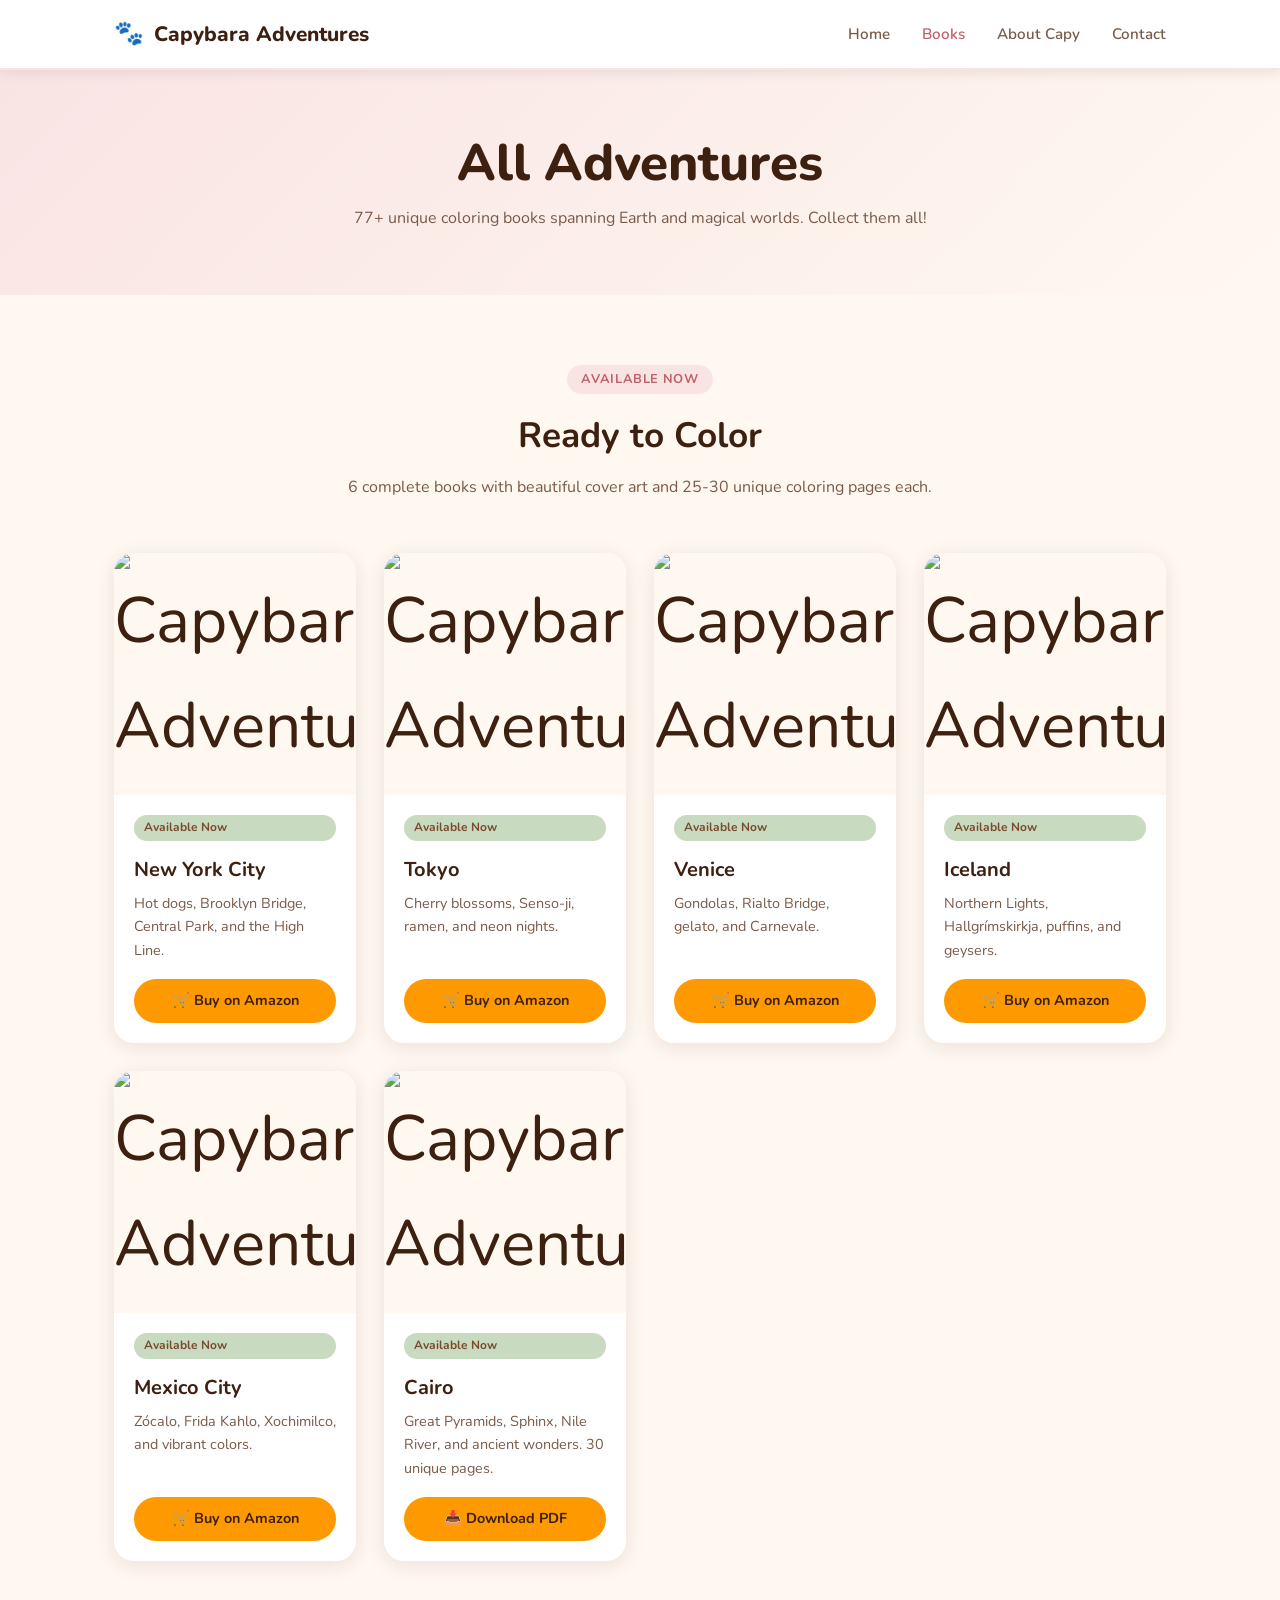
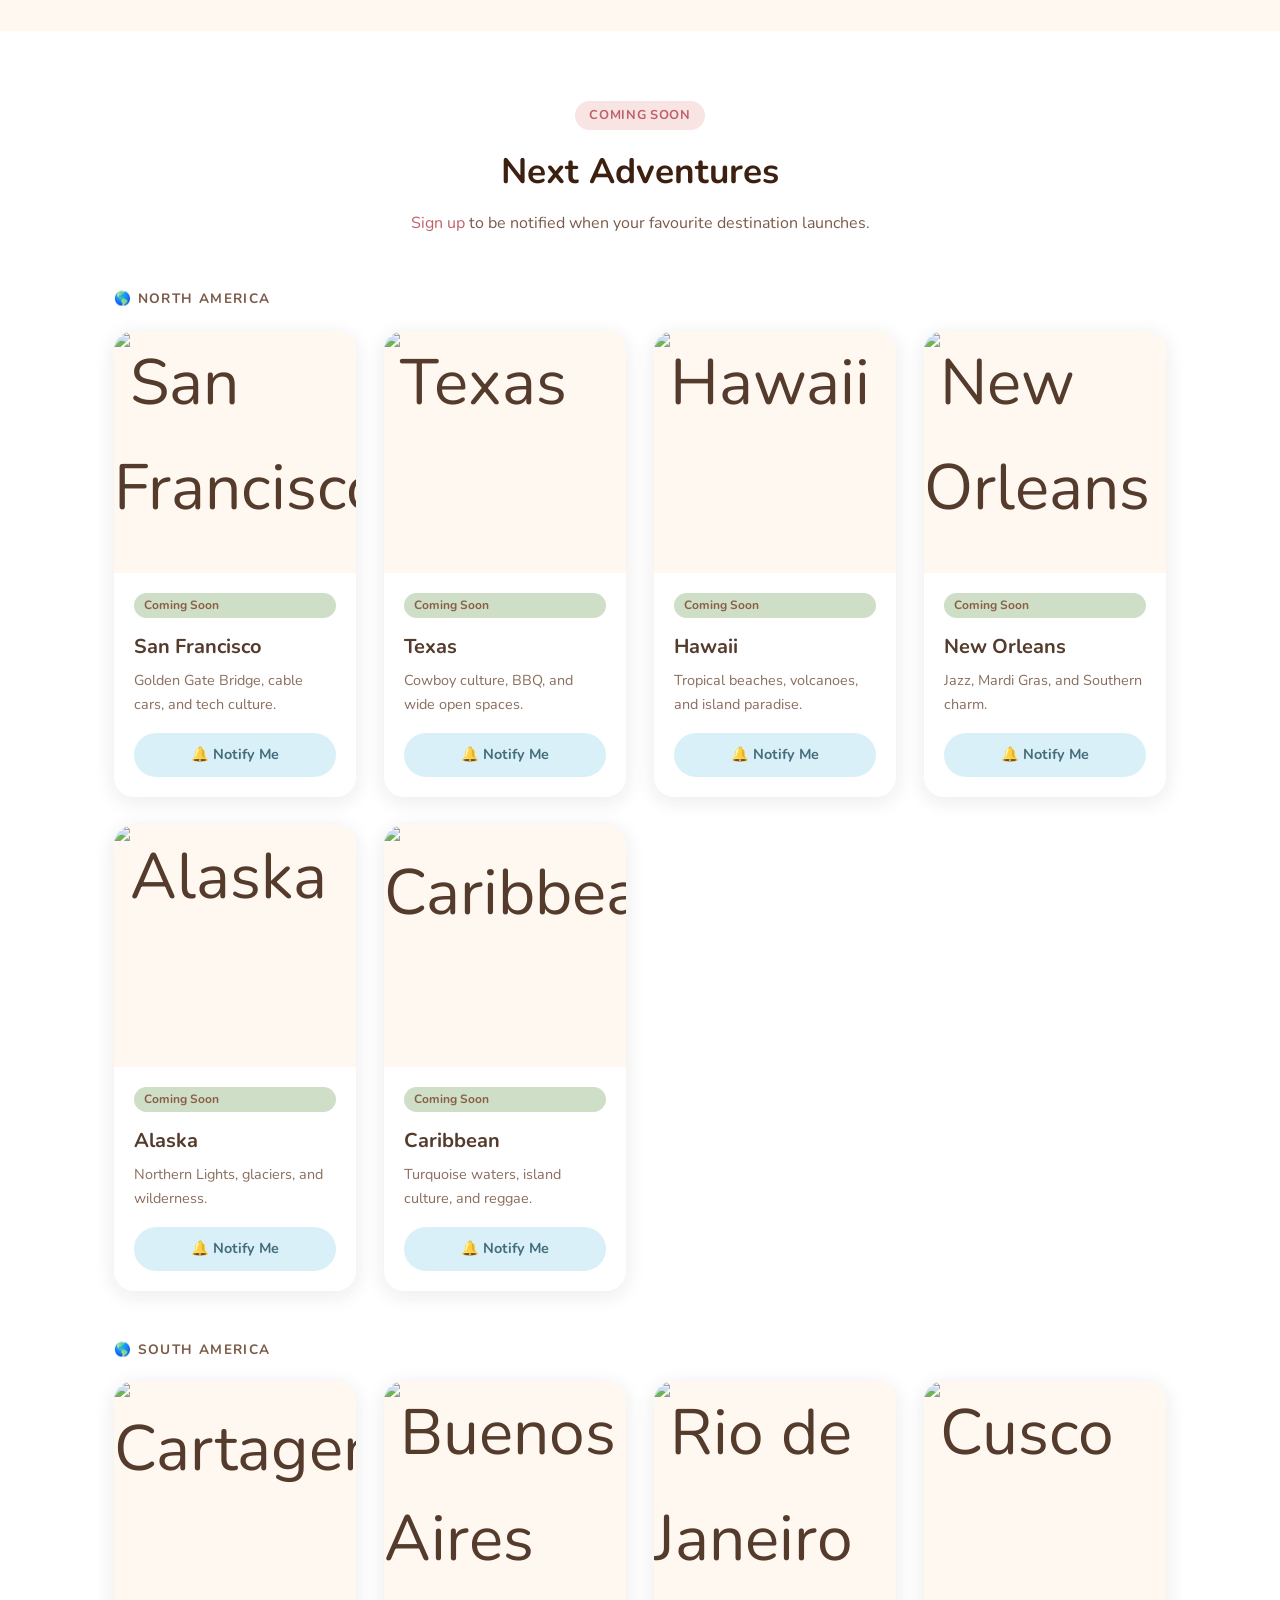
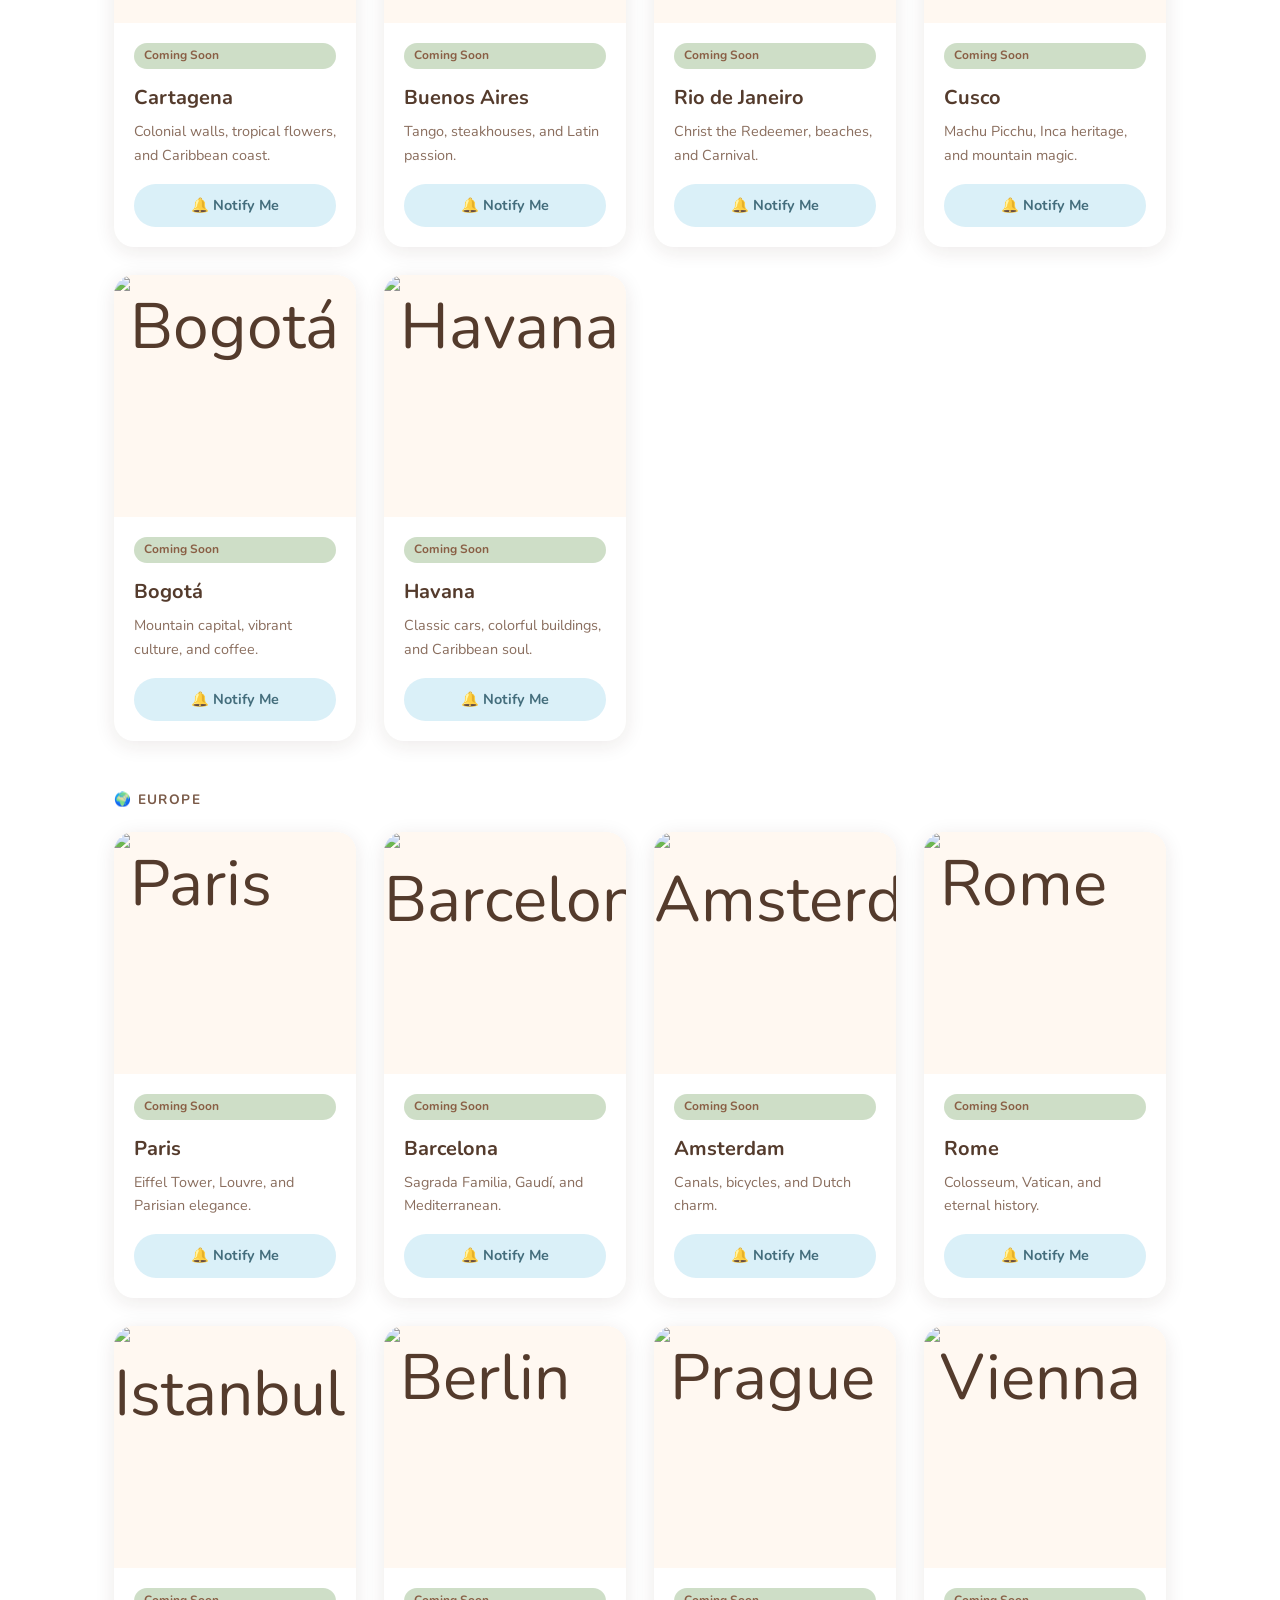
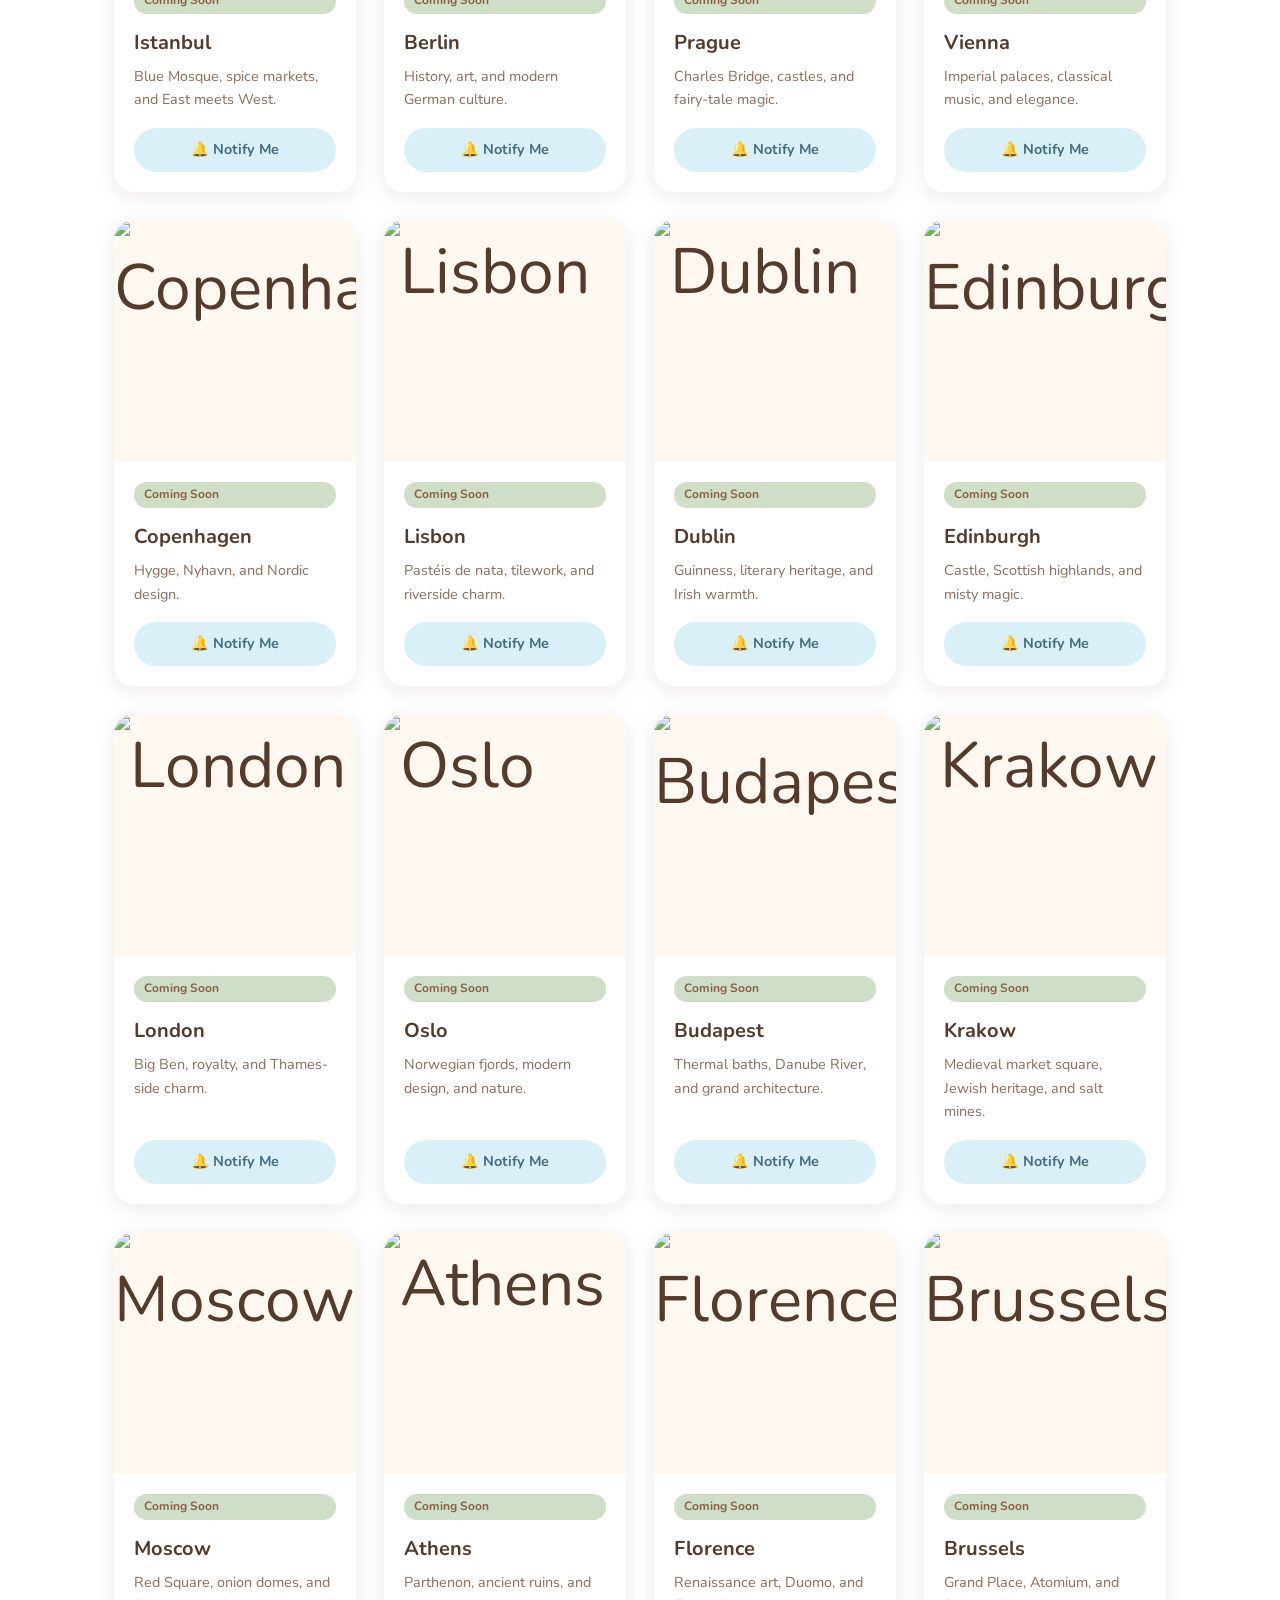
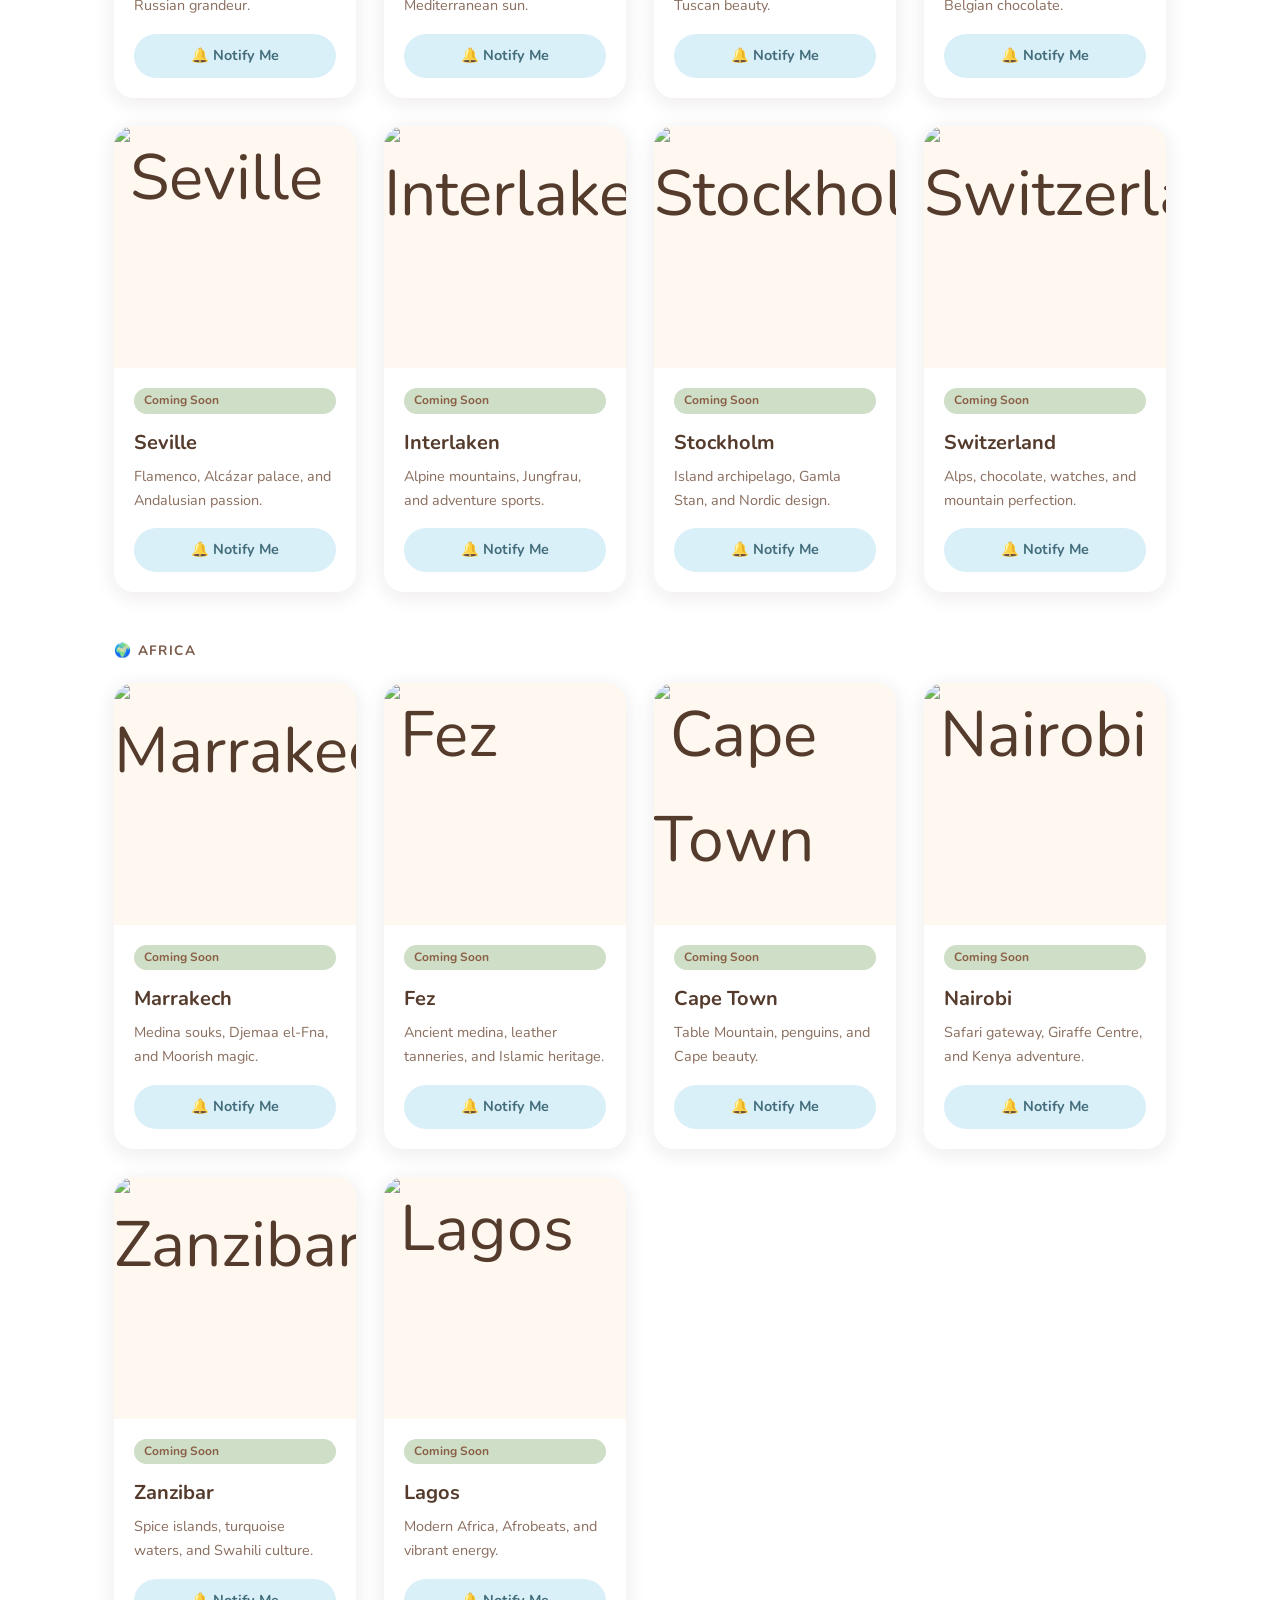
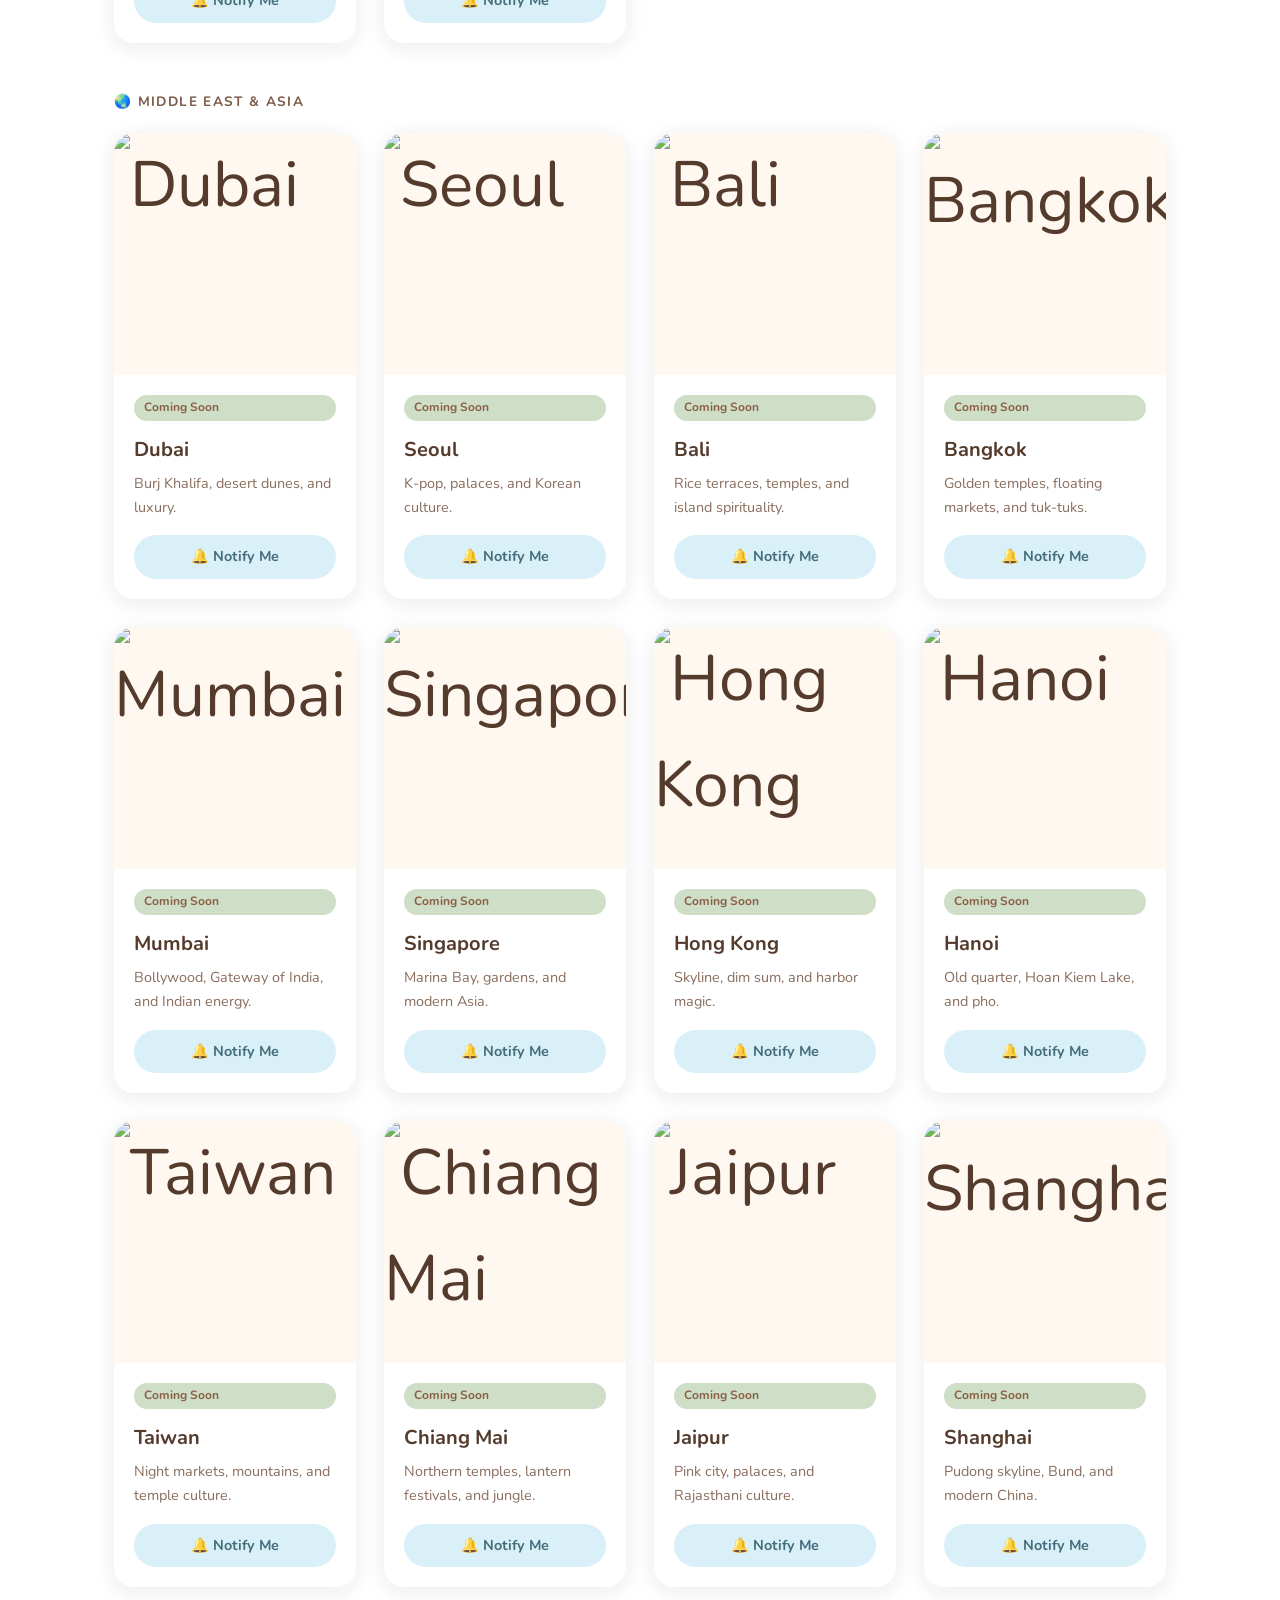
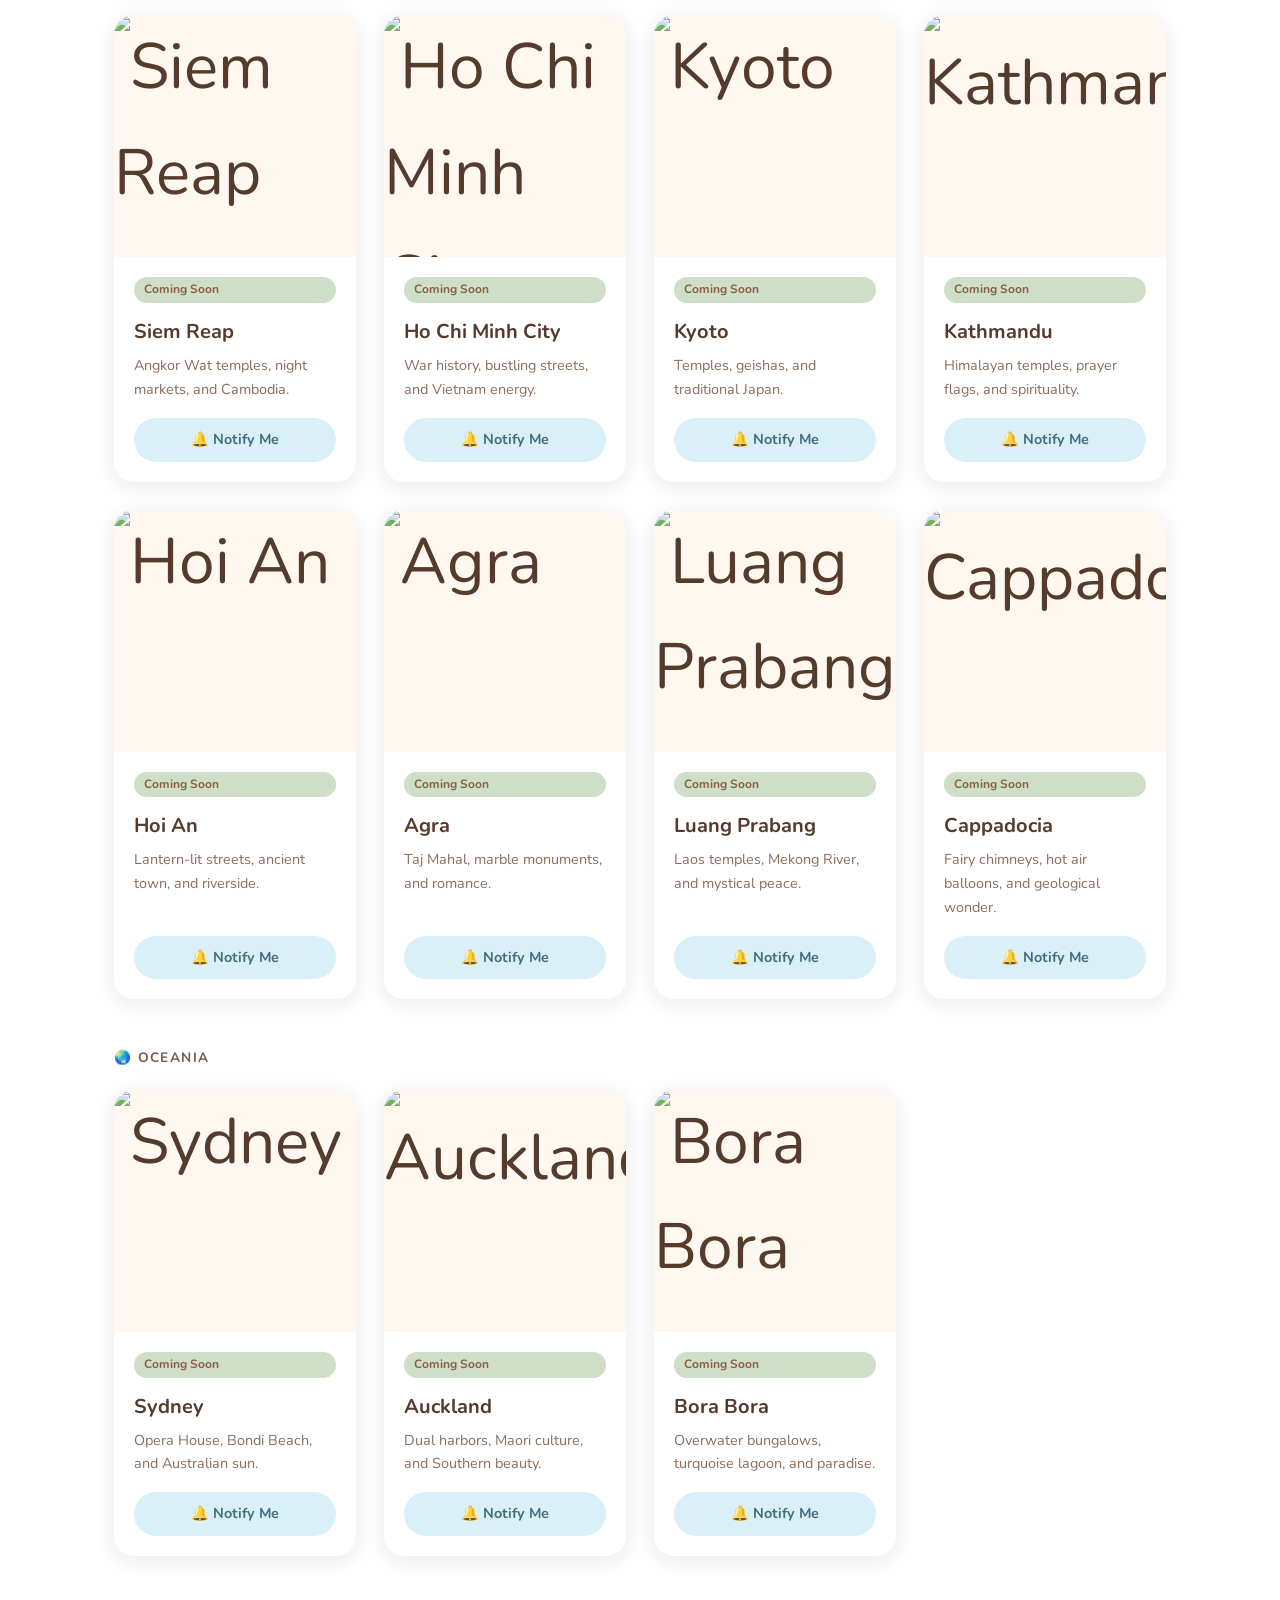
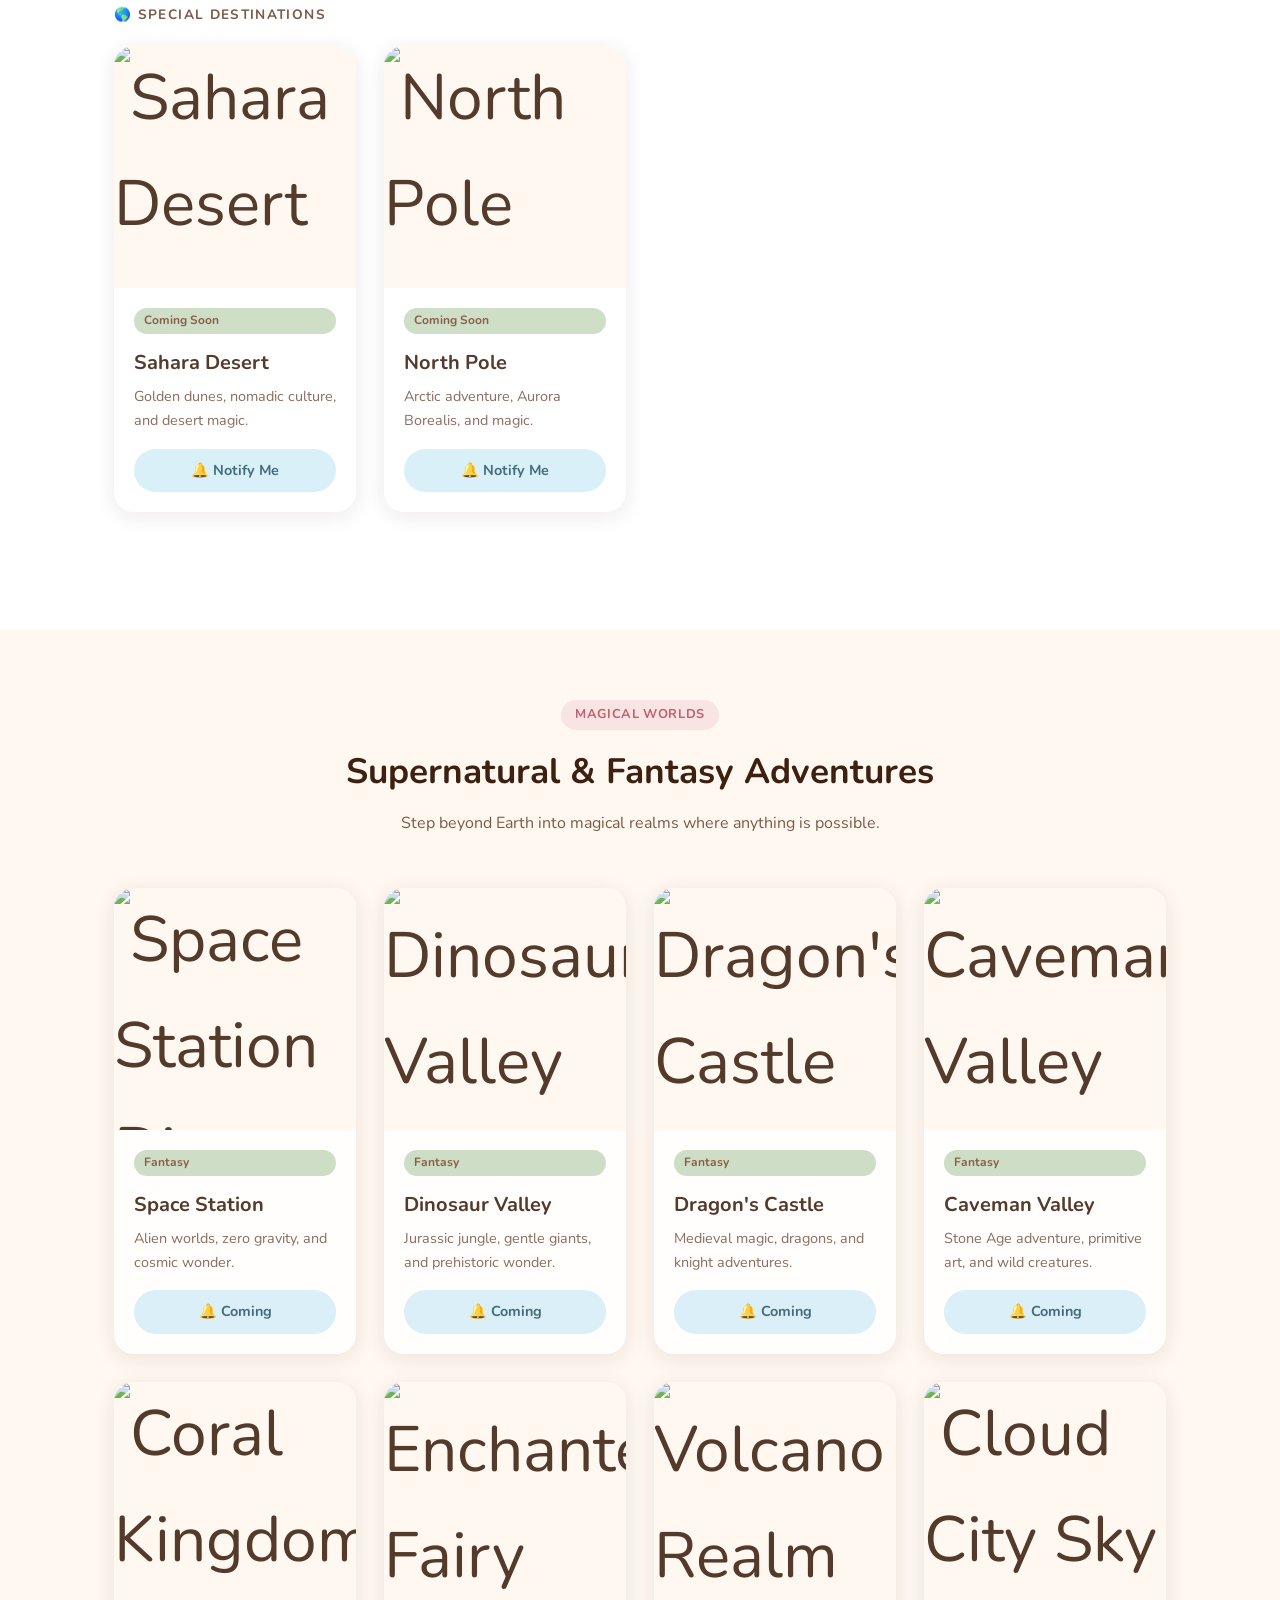
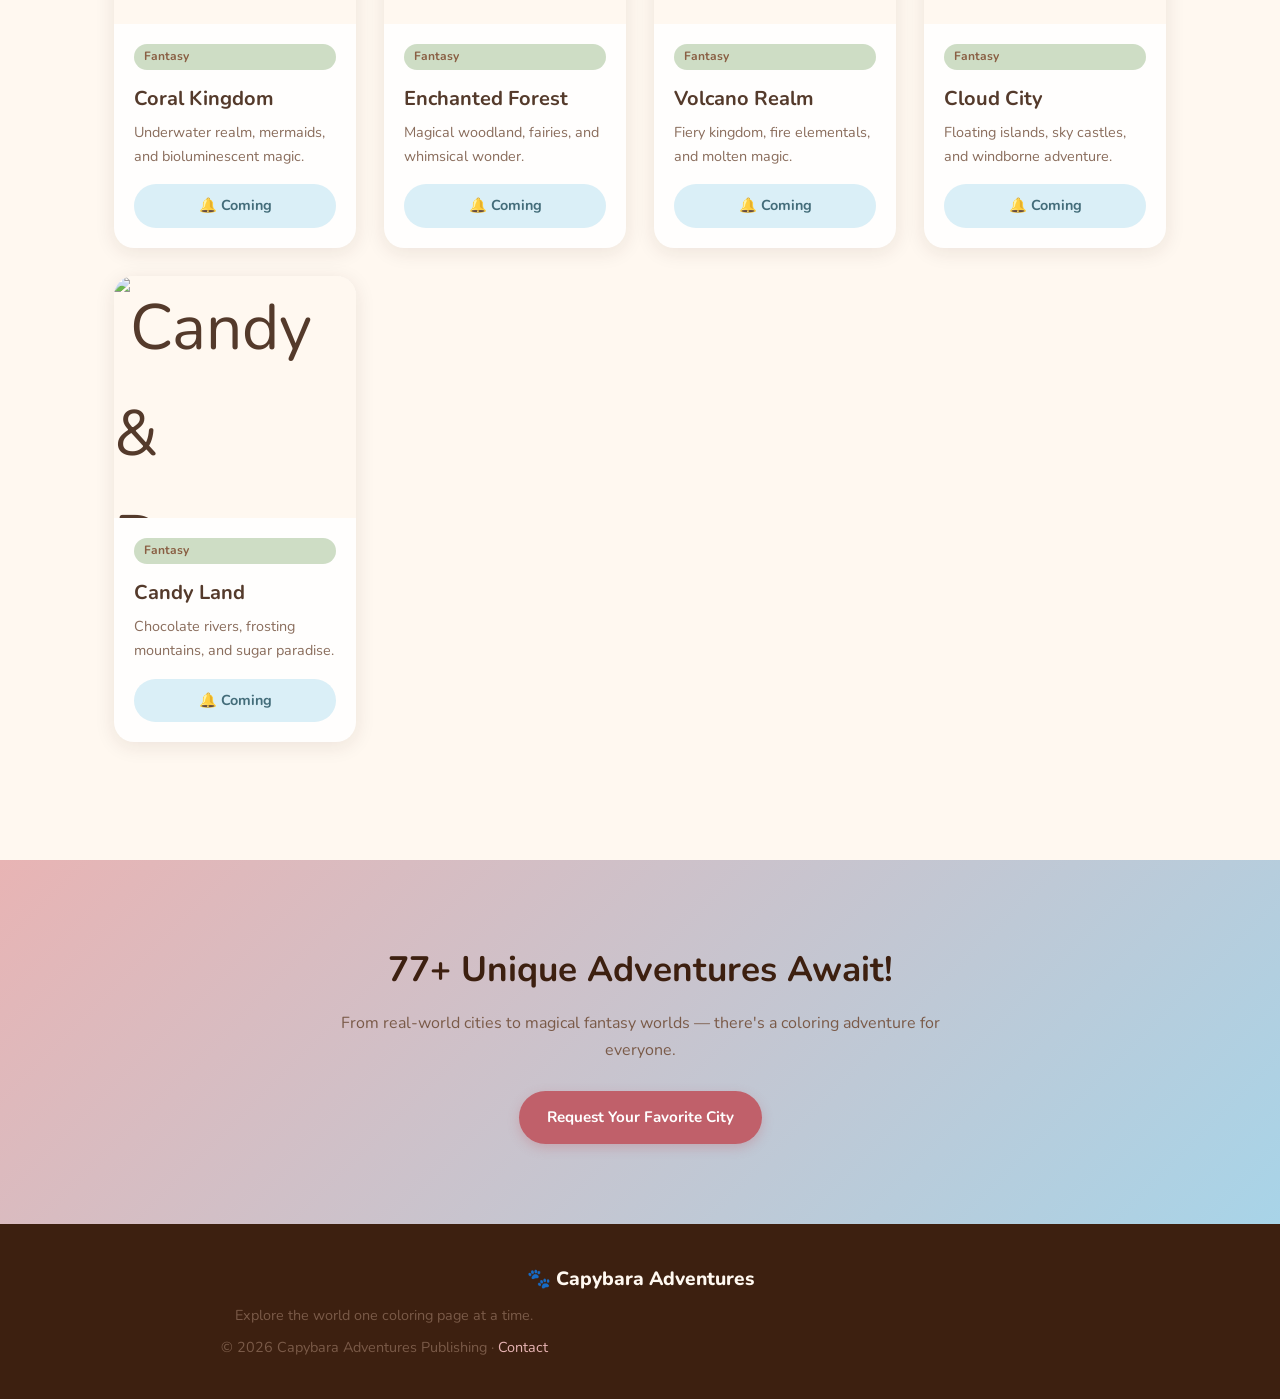
==== commit 2e54e147: "Move Cappadocia to Asia section and Switzerland to Europe section" ====
--- a/books.html
+++ b/books.html
@@ -155,6 +155,7 @@
       <div class="book-card" style="opacity:.88;"><div class="book-cover"><img src="assets/images/CapybaraAdventures_Seville.png" alt="Seville" /></div><div class="book-info"><span class="book-badge">Coming Soon</span><h3>Seville</h3><p>Flamenco, Alcázar palace, and Andalusian passion.</p><a href="contact.html" class="amazon-btn" style="background:var(--sky); color:#2a5a6a;">🔔 Notify Me</a></div></div>
       <div class="book-card" style="opacity:.88;"><div class="book-cover"><img src="assets/images/CapybaraAdventures_Interlaken.png" alt="Interlaken" /></div><div class="book-info"><span class="book-badge">Coming Soon</span><h3>Interlaken</h3><p>Alpine mountains, Jungfrau, and adventure sports.</p><a href="contact.html" class="amazon-btn" style="background:var(--sky); color:#2a5a6a;">🔔 Notify Me</a></div></div>
       <div class="book-card" style="opacity:.88;"><div class="book-cover"><img src="assets/images/CapybaraAdventures_Stockholm.png" alt="Stockholm" /></div><div class="book-info"><span class="book-badge">Coming Soon</span><h3>Stockholm</h3><p>Island archipelago, Gamla Stan, and Nordic design.</p><a href="contact.html" class="amazon-btn" style="background:var(--sky); color:#2a5a6a;">🔔 Notify Me</a></div></div>
+      <div class="book-card" style="opacity:.88;"><div class="book-cover"><img src="assets/images/CapybaraAdventures_Switzerland.png" alt="Switzerland" /></div><div class="book-info"><span class="book-badge">Coming Soon</span><h3>Switzerland</h3><p>Alps, chocolate, watches, and mountain perfection.</p><a href="contact.html" class="amazon-btn" style="background:var(--sky); color:#2a5a6a;">🔔 Notify Me</a></div></div>
     </div>
 
     <!-- Africa -->
@@ -190,6 +191,7 @@
       <div class="book-card" style="opacity:.88;"><div class="book-cover"><img src="assets/images/CapybaraAdventures_HoiAn.png" alt="Hoi An" /></div><div class="book-info"><span class="book-badge">Coming Soon</span><h3>Hoi An</h3><p>Lantern-lit streets, ancient town, and riverside.</p><a href="contact.html" class="amazon-btn" style="background:var(--sky); color:#2a5a6a;">🔔 Notify Me</a></div></div>
       <div class="book-card" style="opacity:.88;"><div class="book-cover"><img src="assets/images/CapybaraAdventures_Agra.png" alt="Agra" /></div><div class="book-info"><span class="book-badge">Coming Soon</span><h3>Agra</h3><p>Taj Mahal, marble monuments, and romance.</p><a href="contact.html" class="amazon-btn" style="background:var(--sky); color:#2a5a6a;">🔔 Notify Me</a></div></div>
       <div class="book-card" style="opacity:.88;"><div class="book-cover"><img src="assets/images/CapybaraAdventures_LuangPrabang.png" alt="Luang Prabang" /></div><div class="book-info"><span class="book-badge">Coming Soon</span><h3>Luang Prabang</h3><p>Laos temples, Mekong River, and mystical peace.</p><a href="contact.html" class="amazon-btn" style="background:var(--sky); color:#2a5a6a;">🔔 Notify Me</a></div></div>
+      <div class="book-card" style="opacity:.88;"><div class="book-cover"><img src="assets/images/CapybaraAdventures_Cappadocia.png" alt="Cappadocia" /></div><div class="book-info"><span class="book-badge">Coming Soon</span><h3>Cappadocia</h3><p>Fairy chimneys, hot air balloons, and geological wonder.</p><a href="contact.html" class="amazon-btn" style="background:var(--sky); color:#2a5a6a;">🔔 Notify Me</a></div></div>
     </div>
 
     <!-- Oceania -->
@@ -203,7 +205,6 @@
     <!-- Special Locations -->
     <h3 style="color:var(--text-mid); font-size:0.85rem; letter-spacing:.1em; text-transform:uppercase; margin-bottom:20px;">🌎 Special Destinations</h3>
     <div class="books-grid" style="margin-bottom:48px;">
-      <div class="book-card" style="opacity:.88;"><div class="book-cover"><img src="assets/images/CapybaraAdventures_Switzerland.png" alt="Switzerland" /></div><div class="book-info"><span class="book-badge">Coming Soon</span><h3>Switzerland</h3><p>Alps, chocolate, watches, and mountain perfection.</p><a href="contact.html" class="amazon-btn" style="background:var(--sky); color:#2a5a6a;">🔔 Notify Me</a></div></div>
       <div class="book-card" style="opacity:.88;"><div class="book-cover"><img src="assets/images/CapybaraAdventures_SaharaDesert.png" alt="Sahara Desert" /></div><div class="book-info"><span class="book-badge">Coming Soon</span><h3>Sahara Desert</h3><p>Golden dunes, nomadic culture, and desert magic.</p><a href="contact.html" class="amazon-btn" style="background:var(--sky); color:#2a5a6a;">🔔 Notify Me</a></div></div>
       <div class="book-card" style="opacity:.88;"><div class="book-cover"><img src="assets/images/CapybaraAdventures_NorthPole.png" alt="North Pole" /></div><div class="book-info"><span class="book-badge">Coming Soon</span><h3>North Pole</h3><p>Arctic adventure, Aurora Borealis, and magic.</p><a href="contact.html" class="amazon-btn" style="background:var(--sky); color:#2a5a6a;">🔔 Notify Me</a></div></div>
     </div>
@@ -229,7 +230,6 @@
       <div class="book-card" style="opacity:.88;"><div class="book-cover"><img src="assets/images/CapybaraAdventures_Volcano.png" alt="Volcano Realm" /></div><div class="book-info"><span class="book-badge">Fantasy</span><h3>Volcano Realm</h3><p>Fiery kingdom, fire elementals, and molten magic.</p><a href="contact.html" class="amazon-btn" style="background:var(--sky); color:#2a5a6a;">🔔 Coming</a></div></div>
       <div class="book-card" style="opacity:.88;"><div class="book-cover"><img src="assets/images/CapybaraAdventures_CloudCity.png" alt="Cloud City Sky" /></div><div class="book-info"><span class="book-badge">Fantasy</span><h3>Cloud City</h3><p>Floating islands, sky castles, and windborne adventure.</p><a href="contact.html" class="amazon-btn" style="background:var(--sky); color:#2a5a6a;">🔔 Coming</a></div></div>
       <div class="book-card" style="opacity:.88;"><div class="book-cover"><img src="assets/images/CapybaraAdventures_Candy.png" alt="Candy & Dessert Land" /></div><div class="book-info"><span class="book-badge">Fantasy</span><h3>Candy Land</h3><p>Chocolate rivers, frosting mountains, and sugar paradise.</p><a href="contact.html" class="amazon-btn" style="background:var(--sky); color:#2a5a6a;">🔔 Coming</a></div></div>
-      <div class="book-card" style="opacity:.88;"><div class="book-cover"><img src="assets/images/CapybaraAdventures_Cappadocia.png" alt="Cappadocia" /></div><div class="book-info"><span class="book-badge">Fantasy</span><h3>Cappadocia</h3><p>Fairy chimneys, hot air balloons, and geological wonder.</p><a href="contact.html" class="amazon-btn" style="background:var(--sky); color:#2a5a6a;">🔔 Coming</a></div></div>
     </div>
   </div>
 </section>
